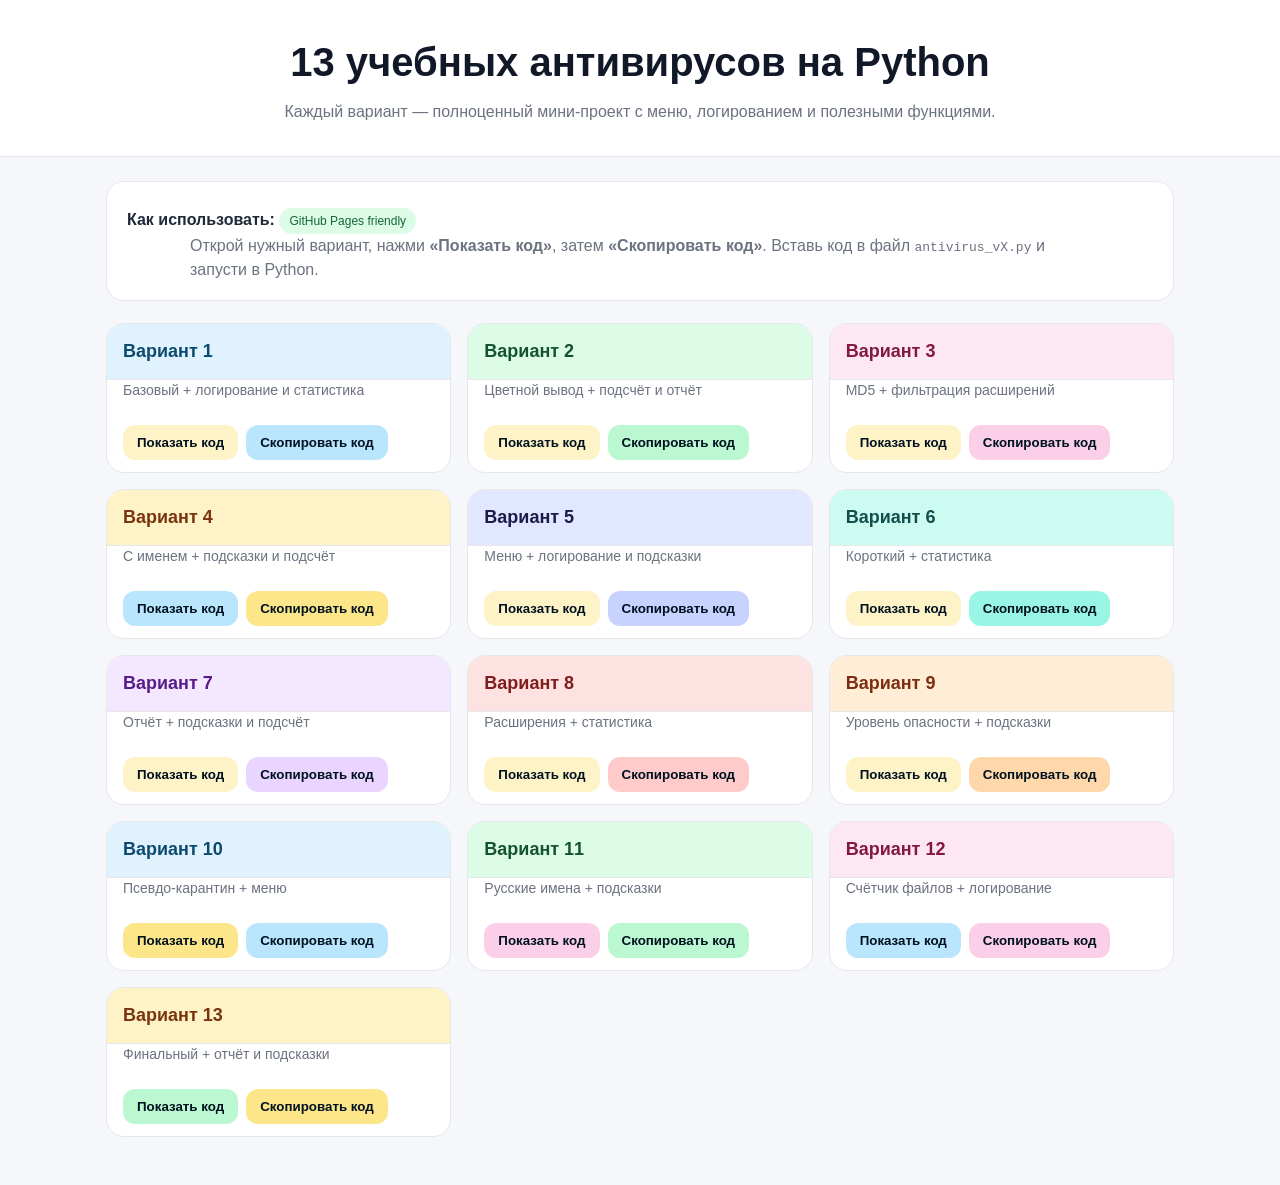
==== index.html @ ae72b2b3 "Add files via upload" ====
<!DOCTYPE html>
<html lang="ru">

<head>
    <meta charset="UTF-8" />
    <meta name="viewport" content="width=device-width, initial-scale=1.0" />
    <title>13 учебных антивирусов на Python</title>
    <style>
        :root {
            --bg: #f5f7fa;
            --card: #ffffff;
            --text: #1f2937;
            --muted: #6b7280;
            --border: #e5e7eb;
            --code: #0f172a;
            --code-text: #e2e8f0;
        }

        * {
            box-sizing: border-box
        }

        body {
            margin: 0;
            font-family: Arial, sans-serif;
            background: var(--bg);
            color: var(--text);
            line-height: 1.5;
        }

        header {
            padding: 32px 16px;
            text-align: center;
            border-bottom: 1px solid var(--border);
            background: #ffffff;
            position: sticky;
            top: 0;
            backdrop-filter: blur(8px);
        }

        h1 {
            margin: 0 0 8px;
            font-size: clamp(24px, 4vw, 40px);
            color: #111827
        }

        p {
            margin: 0 auto;
            max-width: 900px;
            color: var(--muted)
        }

        main {
            max-width: 1100px;
            margin: 0 auto;
            padding: 24px 16px 48px
        }

        .intro {
            background: #ffffff;
            border: 1px solid var(--border);
            border-radius: 18px;
            padding: 18px 20px;
            margin-bottom: 22px;
        }

        .grid {
            display: grid;
            grid-template-columns: repeat(auto-fit, minmax(280px, 1fr));
            gap: 16px;
        }

        .card {
            background: var(--card);
            border: 1px solid var(--border);
            border-radius: 18px;
            overflow: hidden;
            display: flex;
            flex-direction: column;
        }

        .card h2 {
            margin: 0;
            padding: 14px 16px;
            font-size: 18px;
            border-bottom: 1px solid var(--border);
        }

        .meta {
            padding: 0 16px 12px;
            color: var(--muted);
            font-size: 14px
        }

        .code-block {
            overflow: hidden;
            transition: all .2s ease;
        }

        .code-block.hidden {
            max-height: 0;
            opacity: 0;
        }

        pre {
            margin: 0;
            padding: 16px;
            overflow: auto;
            background: var(--code);
            color: var(--code-text);
            min-height: 320px;
            white-space: pre;
            font-size: 13px;
            border-top: 1px solid var(--border);
            border-bottom: 1px solid var(--border);
        }

        .actions {
            padding: 12px 16px;
            display: flex;
            gap: 8px;
            flex-wrap: wrap;
        }

        button {
            padding: 10px 14px;
            border: 0;
            border-radius: 12px;
            color: #00111f;
            font-weight: 700;
            cursor: pointer;
        }

        button:hover {
            opacity: .92
        }

        .btn-primary {
            background: #a7f3d0;
        }

        .btn-secondary {
            background: #fde68a;
        }

        .note {
            margin-top: 18px;
            color: var(--muted);
            font-size: 14px;
            border-top: 1px solid var(--border);
            padding-top: 14px;
        }

        .badge {
            display: inline-block;
            padding: 4px 10px;
            border-radius: 999px;
            background: #dcfce7;
            color: #166534;
            font-size: 12px;
            margin-top: 8px;
        }

        /* Цветные варианты для 13 карточек */
        .card.c1 h2 {
            background: #e0f2fe;
            color: #0c4a6e
        }

        .card.c1 .btn-primary {
            background: #bae6fd
        }

        .card.c1 .btn-secondary {
            background: #fef3c7
        }

        .card.c2 h2 {
            background: #dcfce7;
            color: #14532d
        }

        .card.c2 .btn-primary {
            background: #bbf7d0
        }

        .card.c2 .btn-secondary {
            background: #fef3c7
        }

        .card.c3 h2 {
            background: #fce7f3;
            color: #831843
        }

        .card.c3 .btn-primary {
            background: #fbcfe8
        }

        .card.c3 .btn-secondary {
            background: #fef3c7
        }

        .card.c4 h2 {
            background: #fef3c7;
            color: #78350f
        }

        .card.c4 .btn-primary {
            background: #fde68a
        }

        .card.c4 .btn-secondary {
            background: #bae6fd
        }

        .card.c5 h2 {
            background: #e0e7ff;
            color: #1e1b4b
        }

        .card.c5 .btn-primary {
            background: #c7d2fe
        }

        .card.c5 .btn-secondary {
            background: #fef3c7
        }

        .card.c6 h2 {
            background: #ccfbf1;
            color: #134e4a
        }

        .card.c6 .btn-primary {
            background: #99f6e4
        }

        .card.c6 .btn-secondary {
            background: #fef3c7
        }

        .card.c7 h2 {
            background: #f3e8ff;
            color: #581c87
        }

        .card.c7 .btn-primary {
            background: #e9d5ff
        }

        .card.c7 .btn-secondary {
            background: #fef3c7
        }

        .card.c8 h2 {
            background: #fee2e2;
            color: #7f1d1d
        }

        .card.c8 .btn-primary {
            background: #fecaca
        }

        .card.c8 .btn-secondary {
            background: #fef3c7
        }

        .card.c9 h2 {
            background: #ffedd5;
            color: #7c2d12
        }

        .card.c9 .btn-primary {
            background: #fed7aa
        }

        .card.c9 .btn-secondary {
            background: #fef3c7
        }

        .card.c10 h2 {
            background: #e0f2fe;
            color: #0c4a6e
        }

        .card.c10 .btn-primary {
            background: #bae6fd
        }

        .card.c10 .btn-secondary {
            background: #fde68a
        }

        .card.c11 h2 {
            background: #dcfce7;
            color: #14532d
        }

        .card.c11 .btn-primary {
            background: #bbf7d0
        }

        .card.c11 .btn-secondary {
            background: #fbcfe8
        }

        .card.c12 h2 {
            background: #fce7f3;
            color: #831843
        }

        .card.c12 .btn-primary {
            background: #fbcfe8
        }

        .card.c12 .btn-secondary {
            background: #bae6fd
        }

        .card.c13 h2 {
            background: #fef3c7;
            color: #78350f
        }

        .card.c13 .btn-primary {
            background: #fde68a
        }

        .card.c13 .btn-secondary {
            background: #bbf7d0
        }

    </style>
</head>

<body>
    <header>
        <h1>13 учебных антивирусов на Python</h1>
        <p>Каждый вариант — полноценный мини‑проект с меню, логированием и полезными функциями.</p>
    </header>

    <main>
        <section class="intro">
            <strong>Как использовать:</strong>
            <div class="badge">GitHub Pages friendly</div>
            <p>
                Открой нужный вариант, нажми <strong>«Показать код»</strong>, затем <strong>«Скопировать код»</strong>.
                Вставь код в файл <code>antivirus_vX.py</code> и запусти в Python.
            </p>
        </section>

        <div class="grid">

            <article class="card c1">
                <h2>Вариант 1</h2>
                <div class="meta">Базовый + логирование и статистика</div>
                <div class="code-block hidden" id="code1">
                    <pre># antivirus_v1.py
import os
import datetime

VIRUS_SIGNATURES = ['malware_test_1', 'badcode_xyz', 'eicar_test_string']
LOG_FILE = "antivirus_v1_log.txt"

def log_message(msg):
    with open(LOG_FILE, "a", encoding="utf-8") as f:
        f.write(f"[{datetime.datetime.now()}] {msg}\n")

def scan_file(path):
    try:
        with open(path, 'r', errors='ignore') as f:
            content = f.read()
        for sig in VIRUS_SIGNATURES:
            if sig in content:
                return True
    except Exception as e:
        log_message(f"Ошибка чтения файла {path}: {e}")
    return False

def scan_folder(folder):
    found = []
    total = 0
    for root, _, files in os.walk(folder):
        for name in files:
            total += 1
            p = os.path.join(root, name)
            if scan_file(p):
                found.append(p)
                log_message(f"Подозрительный файл: {p}")
    log_message(f"Проверено файлов: {total}, найдено: {len(found)}")
    return found, total

def show_menu():
    print("\n=== Простой антивирус (v1) ===")
    print("1) Сканировать папку")
    print("2) Выход")

def main():
    while True:
        show_menu()
        choice = input("Выбор: ").strip()
        if choice == "1":
            folder = input("Папка для проверки: ").strip() or "."
            infected, total = scan_folder(folder)
            print(f"\nПроверено файлов: {total}")
            if infected:
                print("⚠ Найдены подозрительные файлы:")
                for f in infected:
                    print(" -", f)
            else:
                print("✅ Чисто!")
        elif choice == "2":
            break
        else:
            print("Неверный выбор, попробуйте снова.")

if __name__ == "__main__":
    main()</pre>
                </div>
                <div class="actions">
                    <button class="btn-secondary" onclick="toggleCode('code1', this)">Показать код</button>
                    <button class="btn-primary" onclick="copyCode('code1', this)">Скопировать код</button>
                </div>
            </article>

            <article class="card c2">
                <h2>Вариант 2</h2>
                <div class="meta">Цветной вывод + подсчёт и отчёт</div>
                <div class="code-block hidden" id="code2">
                    <pre># antivirus_v2.py
import os
import datetime

SIGNATURES = ['virus_alpha', 'trojan_sample', 'test_mal_99']
REPORT_FILE = "antivirus_v2_report.txt"

COLOR_RED = "\033[91m"
COLOR_GREEN = "\033[92m"
COLOR_YELLOW = "\033[93m"
COLOR_RESET = "\033[0m"

def has_virus(filepath):
    try:
        data = open(filepath, 'r', errors='ignore').read()
        return any(s in data for s in SIGNATURES)
    except:
        return False

def check_directory(dirpath):
    bad = []
    total = 0
    for root, _, files in os.walk(dirpath):
        for fname in files:
            total += 1
            full = os.path.join(root, fname)
            if has_virus(full):
                bad.append(full)
    return bad, total

def write_report(bad, total):
    with open(REPORT_FILE, "w", encoding="utf-8") as f:
        f.write("Отчёт антивируса v2\n")
        f.write(f"Время: {datetime.datetime.now()}\n")
        f.write(f"Проверено файлов: {total}\n")
        f.write(f"Найдено подозрительных: {len(bad)}\n")
        if bad:
            f.write("Файлы:\n")
            for x in bad:
                f.write(x + "\n")

def show_menu():
    print(COLOR_YELLOW + "\n=== Цветной антивирус (v2) ===" + COLOR_RESET)
    print("1) Сканировать папку")
    print("2) Выход")

def main():
    while True:
        show_menu()
        choice = input("Выбор: ").strip()
        if choice == "1":
            d = input("Введите путь: ").strip() or "."
            res, total = check_directory(d)
            write_report(res, total)
            print(f"\nПроверено файлов: {total}")
            if res:
                print(COLOR_RED + "!!! Обнаружены файлы:" + COLOR_RESET)
                for x in res:
                    print(" >", x)
                print(COLOR_GREEN + f"Отчёт сохранён в {REPORT_FILE}" + COLOR_RESET)
            else:
                print(COLOR_GREEN + "Всё чисто." + COLOR_RESET)
        elif choice == "2":
            break
        else:
            print("Неверный выбор, попробуйте снова.")

if __name__ == "__main__":
    main()</pre>
                </div>
                <div class="actions">
                    <button class="btn-secondary" onclick="toggleCode('code2', this)">Показать код</button>
                    <button class="btn-primary" onclick="copyCode('code2', this)">Скопировать код</button>
                </div>
            </article>

            <article class="card c3">
                <h2>Вариант 3</h2>
                <div class="meta">MD5 + фильтрация расширений</div>
                <div class="code-block hidden" id="code3">
                    <pre># antivirus_v3.py
import os, hashlib

KNOWN_BAD_HASHES = {
    'd41d8cd98f00b204e9800998ecf8427e',
    '5d41402abc4b2a76b9719d911017c592',
}
TARGET_EXTS = {'.txt', '.py', '.bat', '.cmd', '.exe'}

def file_md5(path):
    h = hashlib.md5()
    try:
        with open(path, 'rb') as f:
            for chunk in iter(lambda: f.read(4096), b''):
                h.update(chunk)
        return h.hexdigest()
    except:
        return None

def scan_dir(root):
    infected = []
    total = 0
    for r, _, fs in os.walk(root):
        for name in fs:
            _, ext = os.path.splitext(name)
            if ext.lower() not in TARGET_EXTS:
                continue
            total += 1
            p = os.path.join(r, name)
            h = file_md5(p)
            if h and h in KNOWN_BAD_HASHES:
                infected.append(p)
    return infected, total

def show_menu():
    print("\n=== MD5‑антивирус (v3) ===")
    print("1) Сканировать папку")
    print("2) Выход")

def main():
    while True:
        show_menu()
        choice = input("Выбор: ").strip()
        if choice == "1":
            folder = input("Сканировать папку: ").strip() or "."
            bad, total = scan_dir(folder)
            print(f"\nПроверено файлов (по расширениям): {total}")
            print("🔍 Результат:", "чисто" if not bad else f"найдено {len(bad)}")
            for f in bad:
                print(" -", f)
        elif choice == "2":
            break
        else:
            print("Неверный выбор, попробуйте снова.")

if __name__ == "__main__":
    main()</pre>
                </div>
                <div class="actions">
                    <button class="btn-secondary" onclick="toggleCode('code3', this)">Показать код</button>
                    <button class="btn-primary" onclick="copyCode('code3', this)">Скопировать код</button>
                </div>
            </article>

            <article class="card c4">
                <h2>Вариант 4</h2>
                <div class="meta">С именем + подсказки и подсчёт</div>
                <div class="code-block hidden" id="code4">
                    <pre># antivirus_v4.py
import os

STUDENT_NAME = "Анна"
SIGNATURES = ['fake_virus_4', 'demo_bad_code', 'test_sign_4']

def looks_infected(path):
    try:
        txt = open(path, 'r', errors='ignore').read()
        return any(s in txt for s in SIGNATURES)
    except:
        return False

def run_scan(folder):
    found = []
    total = 0
    for root, _, files in os.walk(folder):
        for f in files:
            total += 1
            full = os.path.join(root, f)
            if looks_infected(full):
                found.append(full)
    return found, total

def show_menu():
    print(f"\n👋 Антивирус для: {STUDENT_NAME}")
    print("1) Сканировать папку")
    print("2) Выход")

def main():
    while True:
        show_menu()
        choice = input("Выбор: ").strip()
        if choice == "1":
            folder = input("Папка: ").strip() or "."
            res, total = run_scan(folder)
            print(f"\nПроверено файлов: {total}")
            if res:
                print("🦠 Подозрительные:")
                for x in res:
                    print("  •", x)
            else:
                print("🛡 Всё в порядке!")
        elif choice == "2":
            break
        else:
            print("Неверный выбор, попробуйте снова.")

if __name__ == "__main__":
    main()</pre>
                </div>
                <div class="actions">
                    <button class="btn-secondary" onclick="toggleCode('code4', this)">Показать код</button>
                    <button class="btn-primary" onclick="copyCode('code4', this)">Скопировать код</button>
                </div>
            </article>

            <article class="card c5">
                <h2>Вариант 5</h2>
                <div class="meta">Меню + логирование и подсказки</div>
                <div class="code-block hidden" id="code5">
                    <pre># antivirus_v5.py
import os

SIGS = ['sample_v5', 'mal_test_5', 'danger_str_5']
LOG_FILE = "antivirus_v5_log.txt"

def scan(path):
    try:
        data = open(path, 'r', errors='ignore').read()
        return any(s in data for s in SIGS)
    except:
        return False

def log_msg(msg):
    with open(LOG_FILE, "a", encoding="utf-8") as f:
        f.write(msg + "\n")

def main():
    while True:
        print("\n=== Антивирус v5 ===")
        print("1) Сканировать папку")
        print("2) Выход")
        choice = input("Выбор: ").strip()
        if choice == "1":
            folder = input("Папка: ").strip() or "."
            bad = []
            total = 0
            for r, _, fs in os.walk(folder):
                for name in fs:
                    total += 1
                    p = os.path.join(r, name)
                    if scan(p):
                        bad.append(p)
                        log_msg(f"Подозрительный: {p}")
            print("Найдено:", len(bad))
            for b in bad:
                print(" >", b)
            log_msg(f"Проверено: {total}, найдено: {len(bad)}")
        elif choice == "2":
            break
        else:
            print("Неверный выбор, попробуйте снова.")

if __name__ == "__main__":
    main()</pre>
                </div>
                <div class="actions">
                    <button class="btn-secondary" onclick="toggleCode('code5', this)">Показать код</button>
                    <button class="btn-primary" onclick="copyCode('code5', this)">Скопировать код</button>
                </div>
            </article>

            <article class="card c6">
                <h2>Вариант 6</h2>
                <div class="meta">Короткий + статистика</div>
                <div class="code-block hidden" id="code6">
                    <pre># antivirus_v6.py
import os

SIGS = ['v6_bad', 'test_v6', 'demo_6']

def ok(p):
    try:
        t = open(p, 'r', errors='ignore').read()
        return not any(s in t for s in SIGS)
    except:
        return True

def scan(d):
    bad = []
    total = 0
    for r, _, fs in os.walk(d):
        for f in fs:
            total += 1
            p = os.path.join(r, f)
            if not ok(p):
                bad.append(p)
    return bad, total

def show_menu():
    print("\n=== Лёгкий антивирус v6 ===")
    print("1) Сканировать папку")
    print("2) Выход")

def main():
    while True:
        show_menu()
        choice = input("Выбор: ").strip()
        if choice == "1":
            d = input("Папка: ").strip() or "."
            b, total = scan(d)
            print(f"Проверено файлов: {total}")
            print("Чисто" if not b else f"Подозрительных: {len(b)}")
            for x in b:
                print(x)
        elif choice == "2":
            break
        else:
            print("Неверный выбор, попробуйте снова.")

if __name__ == "__main__":
    main()</pre>
                </div>
                <div class="actions">
                    <button class="btn-secondary" onclick="toggleCode('code6', this)">Показать код</button>
                    <button class="btn-primary" onclick="copyCode('code6', this)">Скопировать код</button>
                </div>
            </article>

            <article class="card c7">
                <h2>Вариант 7</h2>
                <div class="meta">Отчёт + подсказки и подсчёт</div>
                <div class="code-block hidden" id="code7">
                    <pre># antivirus_v7.py
import os, datetime

SIGNATURES = ['report_v7', 'log_bad_7', 'test_7']

def infected(path):
    try:
        content = open(path, 'r', errors='ignore').read()
        return any(s in content for s in SIGNATURES)
    except:
        return False

def scan_and_report(folder, report_path):
    found = []
    total = 0
    for root, _, files in os.walk(folder):
        for name in files:
            total += 1
            full = os.path.join(root, name)
            if infected(full):
                found.append(full)
    with open(report_path, 'w', encoding='utf-8') as rep:
        rep.write("Отчёт антивируса v7\n")
        rep.write("Время: " + datetime.datetime.now().isoformat() + "\n")
        rep.write(f"Проверено файлов: {total}\n")
        rep.write("Найдено: " + str(len(found)) + "\n")
        for f in found:
            rep.write(f + "\n")
    return found, total

def show_menu():
    print("\n=== Антивирус с отчётом v7 ===")
    print("1) Сканировать папку")
    print("2) Выход")

def main():
    while True:
        show_menu()
        choice = input("Выбор: ").strip()
        if choice == "1":
            folder = input("Папка: ").strip() or "."
            report = input("Файл отчёта: ").strip() or "report_v7.txt"
            res, total = scan_and_report(folder, report)
            print(f"Проверено файлов: {total}")
            print("Готово. Отчёт:", report)
        elif choice == "2":
            break
        else:
            print("Неверный выбор, попробуйте снова.")

if __name__ == "__main__":
    main()</pre>
                </div>
                <div class="actions">
                    <button class="btn-secondary" onclick="toggleCode('code7', this)">Показать код</button>
                    <button class="btn-primary" onclick="copyCode('code7', this)">Скопировать код</button>
                </div>
            </article>

            <article class="card c8">
                <h2>Вариант 8</h2>
                <div class="meta">Расширения + статистика</div>
                <div class="code-block hidden" id="code8">
                    <pre># antivirus_v8.py
import os

SIGNATURES = ['ext_v8', 'bad_ext_8', 'test_8']
TARGET_EXTS = {'.txt', '.py', '.bat', '.cmd'}

def check(path):
    _, ext = os.path.splitext(path)
    if ext.lower() not in TARGET_EXTS:
        return False
    try:
        txt = open(path, 'r', errors='ignore').read()
        return any(s in txt for s in SIGNATURES)
    except:
        return False

def scan_dir(d):
    bad = []
    total = 0
    for r, _, fs in os.walk(d):
        for name in fs:
            total += 1
            p = os.path.join(r, name)
            if check(p):
                bad.append(p)
    return bad, total

def show_menu():
    print("\n=== Антивирус по расширениям v8 ===")
    print("1) Сканировать папку")
    print("2) Выход")

def main():
    while True:
        show_menu()
        choice = input("Выбор: ").strip()
        if choice == "1":
            d = input("Папка: ").strip() or "."
            res, total = scan_dir(d)
            print(f"Всего файлов: {total}")
            print("Файлов с риском:", len(res))
            for x in res:
                print(" -", x)
        elif choice == "2":
            break
        else:
            print("Неверный выбор, попробуйте снова.")

if __name__ == "__main__":
    main()</pre>
                </div>
                <div class="actions">
                    <button class="btn-secondary" onclick="toggleCode('code8', this)">Показать код</button>
                    <button class="btn-primary" onclick="copyCode('code8', this)">Скопировать код</button>
                </div>
            </article>

            <article class="card c9">
                <h2>Вариант 9</h2>
                <div class="meta">Уровень опасности + подсказки</div>
                <div class="code-block hidden" id="code9">
                    <pre># antivirus_v9.py
import os

SIGNATURES = ['low_v9', 'mid_v9', 'high_v9']

def risk_level(path):
    try:
        txt = open(path, 'r', errors='ignore').read()
        count = sum(1 for s in SIGNATURES if s in txt)
        return count
    except:
        return 0

def scan(folder):
    res = []
    total = 0
    for r, _, fs in os.walk(folder):
        for name in fs:
            total += 1
            p = os.path.join(r, name)
            lvl = risk_level(p)
            if lvl > 0:
                res.append((p, lvl))
    return res, total

def show_menu():
    print("\n=== Антивирус с уровнем опасности v9 ===")
    print("1) Сканировать папку")
    print("2) Выход")

def main():
    while True:
        show_menu()
        choice = input("Выбор: ").strip()
        if choice == "1":
            folder = input("Папка: ").strip() or "."
            data, total = scan(folder)
            print(f"Проверено файлов: {total}")
            if not data:
                print("✅ Всё чисто")
            else:
                print("🔎 Результаты:")
                for path, lvl in data:
                    print(f"• {path} — уровень: {lvl}")
        elif choice == "2":
            break
        else:
            print("Неверный выбор, попробуйте снова.")

if __name__ == "__main__":
    main()</pre>
                </div>
                <div class="actions">
                    <button class="btn-secondary" onclick="toggleCode('code9', this)">Показать код</button>
                    <button class="btn-primary" onclick="copyCode('code9', this)">Скопировать код</button>
                </div>
            </article>

            <article class="card c10">
                <h2>Вариант 10</h2>
                <div class="meta">Псевдо‑карантин + меню</div>
                <div class="code-block hidden" id="code10">
                    <pre># antivirus_v10.py
import os, shutil

SIGNATURES = ['quarantine_v10', 'bad_10', 'test_10']
QUARANTINE_DIR = "quarantine_v10"

def is_bad(path):
    try:
        t = open(path, 'r', errors='ignore').read()
        return any(s in t for s in SIGNATURES)
    except:
        return False

def quarantine_move(src):
    os.makedirs(QUARANTINE_DIR, exist_ok=True)
    name = os.path.basename(src)
    dst = os.path.join(QUARANTINE_DIR, name)
    shutil.move(src, dst)
    return dst

def scan_and_quarantine(folder):
    moved = []
    total = 0
    for root, _, files in os.walk(folder):
        for name in files:
            total += 1
            p = os.path.join(root, name)
            if is_bad(p):
                new_path = quarantine_move(p)
                moved.append((p, new_path))
    return moved, total

def show_menu():
    print("\n=== Антивирус с карантином v10 ===")
    print("1) Сканировать и переместить в карантин")
    print("2) Выход")

def main():
    while True:
        show_menu()
        choice = input("Выбор: ").strip()
        if choice == "1":
            folder = input("Папка: ").strip() or "."
            res, total = scan_and_quarantine(folder)
            print(f"Всего файлов: {total}")
            print("Перемещено в карантин:", len(res))
            for old, new in res:
                print(old, "->", new)
        elif choice == "2":
            break
        else:
            print("Неверный выбор, попробуйте снова.")

if __name__ == "__main__":
    main()</pre>
                </div>
                <div class="actions">
                    <button class="btn-secondary" onclick="toggleCode('code10', this)">Показать код</button>
                    <button class="btn-primary" onclick="copyCode('code10', this)">Скопировать код</button>
                </div>
            </article>

            <article class="card c11">
                <h2>Вариант 11</h2>
                <div class="meta">Русские имена + подсказки</div>
                <div class="code-block hidden" id="code11">
                    <pre># antivirus_v11.py
import os

SIGS = ['edu_v11', 'lesson_11', 'demo_11']

def проверить_файл(path):
    try:
        текст = open(path, 'r', errors='ignore').read()
        return any(s in текст for s in SIGS)
    except:
        return False

def проверить_папку(папка):
    плохие = []
    total = 0
    for корень, _, файлы in os.walk(папка):
        for имя in файлы:
            total += 1
            полный = os.path.join(корень, имя)
            if проверить_файл(полный):
                плохие.append(полный)
    return плохие, total

def show_menu():
    print("\n=== Простой учебный антивирус v11 ===")
    print("1) Сканировать папку")
    print("2) Выход")

def main():
    while True:
        show_menu()
        choice = input("Выбор: ").strip()
        if choice == "1":
            папка = input("Введите путь к папке: ").strip() or "."
            найдено, total = проверить_папку(папка)
            print(f"Проверено файлов: {total}")
            if найдено:
                print("Найдены подозрительные файлы:")
                for f in найдено:
                    print(" -", f)
            else:
                print("Файлы чистые.")
        elif choice == "2":
            break
        else:
            print("Неверный выбор, попробуйте снова.")

if __name__ == "__main__":
    main()</pre>
                </div>
                <div class="actions">
                    <button class="btn-secondary" onclick="toggleCode('code11', this)">Показать код</button>
                    <button class="btn-primary" onclick="copyCode('code11', this)">Скопировать код</button>
                </div>
            </article>

            <article class="card c12">
                <h2>Вариант 12</h2>
                <div class="meta">Счётчик файлов + логирование</div>
                <div class="code-block hidden" id="code12">
                    <pre># antivirus_v12.py
import os

SIGNATURES = ['count_v12', 'test_12', 'sample_12']
LOG_FILE = "antivirus_v12_log.txt"

def scan_folder(folder):
    checked = 0
    bad = []
    for root, _, files in os.walk(folder):
        for name in files:
            p = os.path.join(root, name)
            checked += 1
            try:
                txt = open(p, 'r', errors='ignore').read()
                if any(s in txt for s in SIGNATURES):
                    bad.append(p)
            except:
                pass
    return checked, bad

def log_msg(msg):
    with open(LOG_FILE, "a", encoding="utf-8") as f:
        f.write(msg + "\n")

def show_menu():
    print("\n=== Антивирус со счётчиком v12 ===")
    print("1) Сканировать папку")
    print("2) Выход")

def main():
    while True:
        show_menu()
        choice = input("Выбор: ").strip()
        if choice == "1":
            folder = input("Папка: ").strip() or "."
            total, infected = scan_folder(folder)
            print(f"Проверено файлов: {total}")
            print(f"Подозрительных: {len(infected)}")
            for f in infected:
                print(" >", f)
            log_msg(f"Проверено: {total}, найдено: {len(infected)}")
        elif choice == "2":
            break
        else:
            print("Неверный выбор, попробуйте снова.")

if __name__ == "__main__":
    main()</pre>
                </div>
                <div class="actions">
                    <button class="btn-secondary" onclick="toggleCode('code12', this)">Показать код</button>
                    <button class="btn-primary" onclick="copyCode('code12', this)">Скопировать код</button>
                </div>
            </article>

            <article class="card c13">
                <h2>Вариант 13</h2>
                <div class="meta">Финальный + отчёт и подсказки</div>
                <div class="code-block hidden" id="code13">
                    <pre># antivirus_v13.py
import os

GROUP_NAME = "Группа 13"
SIGS = ['group13_v', 'final_v13', 'test_13']
REPORT_FILE = "antivirus_v13_report.txt"

def bad(path):
    try:
        data = open(path, 'r', errors='ignore').read()
        return any(s in data for s in SIGS)
    except:
        return False

def interface():
    print("Антивирус для:", GROUP_NAME)
    folder = input("Папка для сканирования: ").strip() or "."
    found = []
    total = 0
    for r, _, fs in os.walk(folder):
        for name in fs:
            total += 1
            p = os.path.join(r, name)
            if bad(p):
                found.append(p)
    # простой отчёт
    with open(REPORT_FILE, "w", encoding="utf-8") as f:
        f.write(f"Отчёт для {GROUP_NAME}\n")
        f.write(f"Папка: {folder}\n")
        f.write(f"Проверено файлов: {total}\n")
        f.write(f"Найдено подозрительных: {len(found)}\n")
        for x in found:
            f.write(x + "\n")
    print()
    if found:
        print("⚠ Подозрительные файлы:")
        for x in found:
            print(" -", x)
        print(f"Отчёт сохранён в {REPORT_FILE}")
    else:
        print("✅ Всё чисто.")

def show_menu():
    print("\n=== Финальный антивирус v13 ===")
    print("1) Запустить сканирование")
    print("2) Выход")

def main():
    while True:
        show_menu()
        choice = input("Выбор: ").strip()
        if choice == "1":
            interface()
        elif choice == "2":
            break
        else:
            print("Неверный выбор, попробуйте снова.")

if __name__ == "__main__":
    main()</pre>
                </div>
                <div class="actions">
                    <button class="btn-secondary" onclick="toggleCode('code13', this)">Показать код</button>
                    <button class="btn-primary" onclick="copyCode('code13', this)">Скопировать код</button>
                </div>
            </article>
        </div>

      
    </main>

    <script>
        function toggleCode(id, btn) {
            const block = document.getElementById(id);
            const isHidden = block.classList.contains('hidden');
            if (isHidden) {
                block.classList.remove('hidden');
                btn.innerText = 'Скрыть код';
            } else {
                block.classList.add('hidden');
                btn.innerText = 'Показать код';
            }
        }
        async function copyCode(id, btn) {
            const block = document.getElementById(id);
            const text = block.querySelector('pre').innerText;
            await navigator.clipboard.writeText(text);
            const old = btn.innerText;
            btn.innerText = 'Скопировано!';
            setTimeout(() => btn.innerText = old, 1200);
        }

    </script>
</body>

</html>
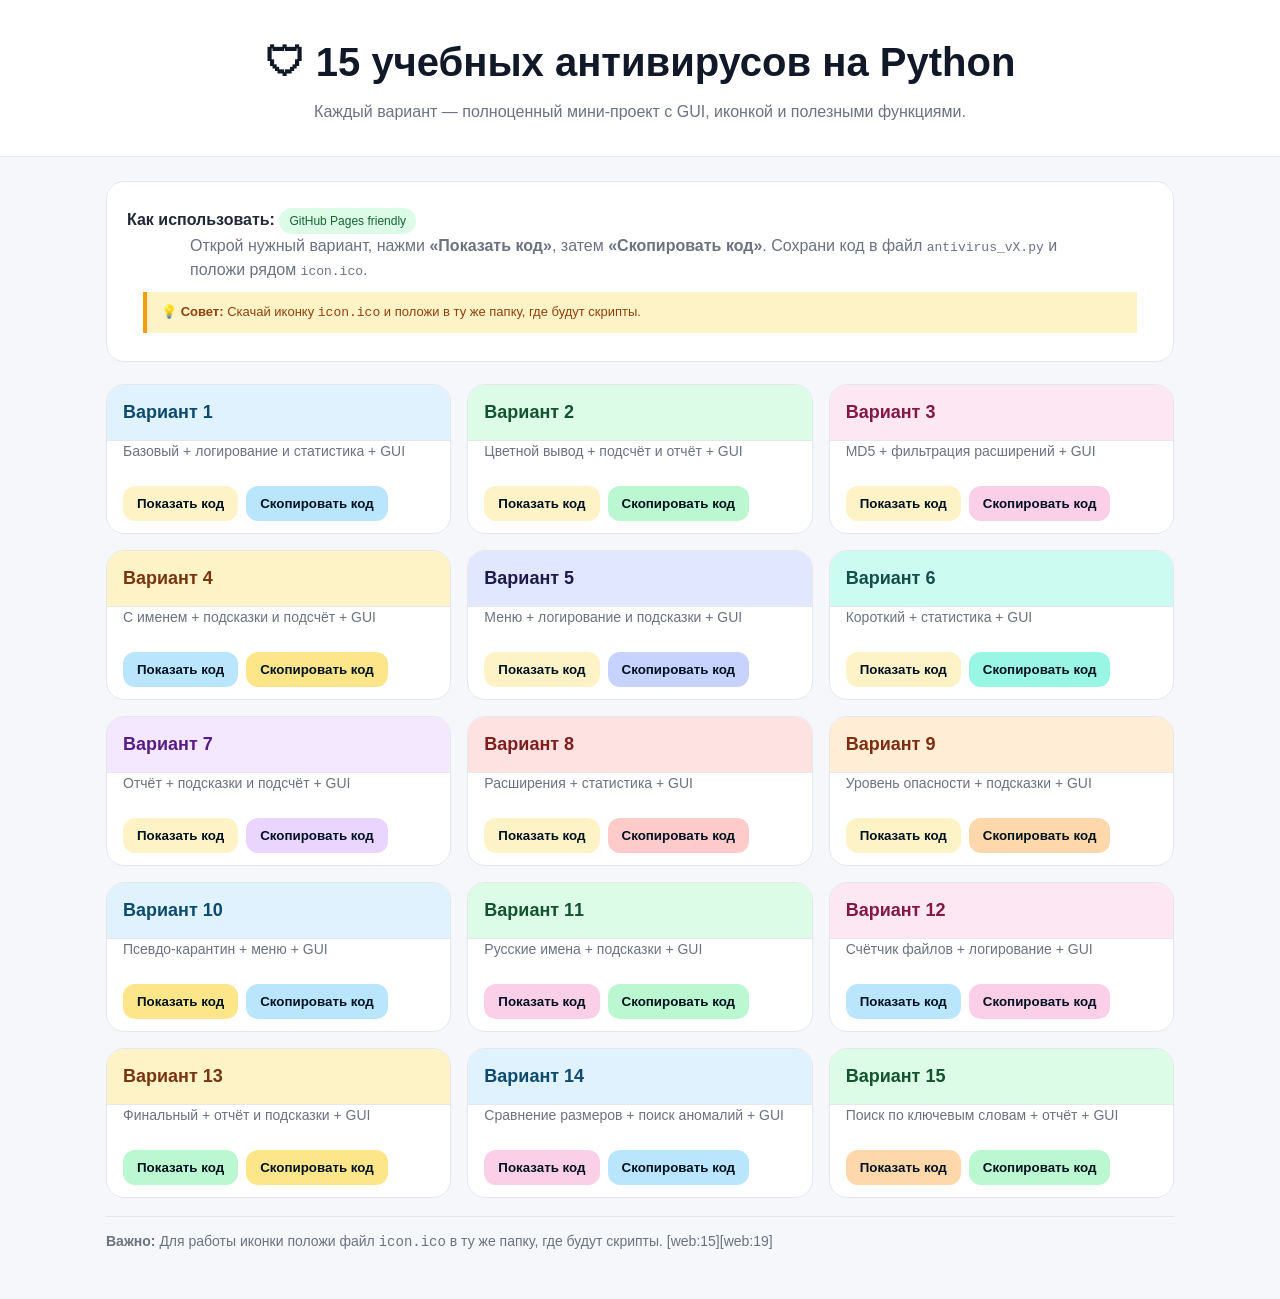
==== commit 6f4d019b: "Add files via upload" ====
--- a/index.html
+++ b/index.html
@@ -4,7 +4,8 @@
 <head>
     <meta charset="UTF-8" />
     <meta name="viewport" content="width=device-width, initial-scale=1.0" />
-    <title>13 учебных антивирусов на Python</title>
+    <title>15 учебных антивирусов на Python</title>
+    <link rel="icon" href="icon.ico" type="image/x-icon">
     <style>
         :root {
             --bg: #f5f7fa;
@@ -161,7 +162,16 @@
             margin-top: 8px;
         }
 
-        /* Цветные варианты для 13 карточек */
+        .tip {
+            background: #fef3c7;
+            border-left: 4px solid #f59e0b;
+            padding: 10px 14px;
+            margin: 10px 16px;
+            font-size: 13px;
+            color: #92400e;
+        }
+
+        /* Цветные варианты для 15 карточек */
         .card.c1 h2 {
             background: #e0f2fe;
             color: #0c4a6e
@@ -331,13 +341,39 @@
             background: #bbf7d0
         }
 
+        .card.c14 h2 {
+            background: #e0f2fe;
+            color: #0c4a6e
+        }
+
+        .card.c14 .btn-primary {
+            background: #bae6fd
+        }
+
+        .card.c14 .btn-secondary {
+            background: #fbcfe8
+        }
+
+        .card.c15 h2 {
+            background: #dcfce7;
+            color: #14532d
+        }
+
+        .card.c15 .btn-primary {
+            background: #bbf7d0
+        }
+
+        .card.c15 .btn-secondary {
+            background: #fed7aa
+        }
+
     </style>
 </head>
 
 <body>
     <header>
-        <h1>13 учебных антивирусов на Python</h1>
-        <p>Каждый вариант — полноценный мини‑проект с меню, логированием и полезными функциями.</p>
+        <h1>🛡 15 учебных антивирусов на Python</h1>
+        <p>Каждый вариант — полноценный мини‑проект с GUI, иконкой и полезными функциями.</p>
     </header>
 
     <main>
@@ -346,19 +382,24 @@
             <div class="badge">GitHub Pages friendly</div>
             <p>
                 Открой нужный вариант, нажми <strong>«Показать код»</strong>, затем <strong>«Скопировать код»</strong>.
-                Вставь код в файл <code>antivirus_vX.py</code> и запусти в Python.
+                Сохрани код в файл <code>antivirus_vX.py</code> и положи рядом <code>icon.ico</code>.
             </p>
+            <div class="tip">
+                💡 <strong>Совет:</strong> Скачай иконку <code>icon.ico</code> и положи в ту же папку, где будут скрипты.
+            </div>
         </section>
 
         <div class="grid">
 
             <article class="card c1">
                 <h2>Вариант 1</h2>
-                <div class="meta">Базовый + логирование и статистика</div>
+                <div class="meta">Базовый + логирование и статистика + GUI</div>
                 <div class="code-block hidden" id="code1">
                     <pre># antivirus_v1.py
 import os
 import datetime
+import tkinter as tk
+from tkinter import messagebox, filedialog
 
 VIRUS_SIGNATURES = ['malware_test_1', 'badcode_xyz', 'eicar_test_string']
 LOG_FILE = "antivirus_v1_log.txt"
@@ -391,32 +432,41 @@
     log_message(f"Проверено файлов: {total}, найдено: {len(found)}")
     return found, total
 
-def show_menu():
-    print("\n=== Простой антивирус (v1) ===")
-    print("1) Сканировать папку")
-    print("2) Выход")
-
-def main():
-    while True:
-        show_menu()
-        choice = input("Выбор: ").strip()
-        if choice == "1":
-            folder = input("Папка для проверки: ").strip() or "."
-            infected, total = scan_folder(folder)
-            print(f"\nПроверено файлов: {total}")
-            if infected:
-                print("⚠ Найдены подозрительные файлы:")
-                for f in infected:
-                    print(" -", f)
-            else:
-                print("✅ Чисто!")
-        elif choice == "2":
-            break
-        else:
-            print("Неверный выбор, попробуйте снова.")
-
-if __name__ == "__main__":
-    main()</pre>
+def start_scan():
+    folder = filedialog.askdirectory(title="Выберите папку")
+    if not folder:
+        return
+    status_label.config(text="🔍 Сканирование...", fg="blue")
+    root.update()
+    infected, total = scan_folder(folder)
+    status_label.config(text=f"✅ Проверено: {total}", fg="green")
+    if infected:
+        messagebox.showwarning("⚠ Внимание", f"Найдено подозрительных файлов: {len(infected)}")
+        result_text.delete(1.0, tk.END)
+        for f in infected:
+            result_text.insert(tk.END, f + "\n")
+    else:
+        messagebox.showinfo("✅ Готово", "Всё чисто!")
+
+# Создаём окно
+root = tk.Tk()
+root.title("🛡 Антивирус v1")
+root.iconbitmap("icon.ico")
+root.geometry("600x400")
+
+title_label = tk.Label(root, text="🛡 Простой антивирус", font=("Arial", 16, "bold"))
+title_label.pack(pady=10)
+
+scan_btn = tk.Button(root, text="📁 Сканировать папку", command=start_scan, font=("Arial", 12))
+scan_btn.pack(pady=10)
+
+status_label = tk.Label(root, text="Ожидание...", font=("Arial", 10))
+status_label.pack(pady=5)
+
+result_text = tk.Text(root, height=10, width=70)
+result_text.pack(pady=10)
+
+root.mainloop()</pre>
                 </div>
                 <div class="actions">
                     <button class="btn-secondary" onclick="toggleCode('code1', this)">Показать код</button>
@@ -426,19 +476,16 @@
 
             <article class="card c2">
                 <h2>Вариант 2</h2>
-                <div class="meta">Цветной вывод + подсчёт и отчёт</div>
+                <div class="meta">Цветной вывод + подсчёт и отчёт + GUI</div>
                 <div class="code-block hidden" id="code2">
                     <pre># antivirus_v2.py
 import os
 import datetime
+import tkinter as tk
+from tkinter import messagebox, filedialog
 
 SIGNATURES = ['virus_alpha', 'trojan_sample', 'test_mal_99']
 REPORT_FILE = "antivirus_v2_report.txt"
-
-COLOR_RED = "\033[91m"
-COLOR_GREEN = "\033[92m"
-COLOR_YELLOW = "\033[93m"
-COLOR_RESET = "\033[0m"
 
 def has_virus(filepath):
     try:
@@ -469,34 +516,41 @@
             for x in bad:
                 f.write(x + "\n")
 
-def show_menu():
-    print(COLOR_YELLOW + "\n=== Цветной антивирус (v2) ===" + COLOR_RESET)
-    print("1) Сканировать папку")
-    print("2) Выход")
-
-def main():
-    while True:
-        show_menu()
-        choice = input("Выбор: ").strip()
-        if choice == "1":
-            d = input("Введите путь: ").strip() or "."
-            res, total = check_directory(d)
-            write_report(res, total)
-            print(f"\nПроверено файлов: {total}")
-            if res:
-                print(COLOR_RED + "!!! Обнаружены файлы:" + COLOR_RESET)
-                for x in res:
-                    print(" >", x)
-                print(COLOR_GREEN + f"Отчёт сохранён в {REPORT_FILE}" + COLOR_RESET)
-            else:
-                print(COLOR_GREEN + "Всё чисто." + COLOR_RESET)
-        elif choice == "2":
-            break
-        else:
-            print("Неверный выбор, попробуйте снова.")
-
-if __name__ == "__main__":
-    main()</pre>
+def start_scan():
+    folder = filedialog.askdirectory(title="Выберите папку")
+    if not folder:
+        return
+    status_label.config(text="🔍 Сканирование...", fg="blue")
+    root.update()
+    res, total = check_directory(folder)
+    write_report(res, total)
+    status_label.config(text=f"✅ Проверено: {total}", fg="green")
+    if res:
+        messagebox.showwarning("⚠ Внимание", f"Найдено файлов: {len(res)}")
+        result_text.delete(1.0, tk.END)
+        for x in res:
+            result_text.insert(tk.END, x + "\n")
+    else:
+        messagebox.showinfo("✅ Готово", "Всё чисто!")
+
+root = tk.Tk()
+root.title("🎨 Антивирус v2")
+root.iconbitmap("icon.ico")
+root.geometry("600x400")
+
+title_label = tk.Label(root, text="🎨 Цветной антивирус", font=("Arial", 16, "bold"))
+title_label.pack(pady=10)
+
+scan_btn = tk.Button(root, text="📁 Сканировать папку", command=start_scan, font=("Arial", 12))
+scan_btn.pack(pady=10)
+
+status_label = tk.Label(root, text="Ожидание...", font=("Arial", 10))
+status_label.pack(pady=5)
+
+result_text = tk.Text(root, height=10, width=70)
+result_text.pack(pady=10)
+
+root.mainloop()</pre>
                 </div>
                 <div class="actions">
                     <button class="btn-secondary" onclick="toggleCode('code2', this)">Показать код</button>
@@ -506,10 +560,12 @@
 
             <article class="card c3">
                 <h2>Вариант 3</h2>
-                <div class="meta">MD5 + фильтрация расширений</div>
+                <div class="meta">MD5 + фильтрация расширений + GUI</div>
                 <div class="code-block hidden" id="code3">
                     <pre># antivirus_v3.py
 import os, hashlib
+import tkinter as tk
+from tkinter import messagebox, filedialog
 
 KNOWN_BAD_HASHES = {
     'd41d8cd98f00b204e9800998ecf8427e',
@@ -527,10 +583,10 @@
     except:
         return None
 
-def scan_dir(root):
+def scan_dir(root_path):
     infected = []
     total = 0
-    for r, _, fs in os.walk(root):
+    for r, _, fs in os.walk(root_path):
         for name in fs:
             _, ext = os.path.splitext(name)
             if ext.lower() not in TARGET_EXTS:
@@ -542,29 +598,40 @@
                 infected.append(p)
     return infected, total
 
-def show_menu():
-    print("\n=== MD5‑антивирус (v3) ===")
-    print("1) Сканировать папку")
-    print("2) Выход")
-
-def main():
-    while True:
-        show_menu()
-        choice = input("Выбор: ").strip()
-        if choice == "1":
-            folder = input("Сканировать папку: ").strip() or "."
-            bad, total = scan_dir(folder)
-            print(f"\nПроверено файлов (по расширениям): {total}")
-            print("🔍 Результат:", "чисто" if not bad else f"найдено {len(bad)}")
-            for f in bad:
-                print(" -", f)
-        elif choice == "2":
-            break
-        else:
-            print("Неверный выбор, попробуйте снова.")
-
-if __name__ == "__main__":
-    main()</pre>
+def start_scan():
+    folder = filedialog.askdirectory(title="Выберите папку")
+    if not folder:
+        return
+    status_label.config(text="🔍 Сканирование...", fg="blue")
+    root_win.update()
+    bad, total = scan_dir(folder)
+    status_label.config(text=f"✅ Проверено: {total}", fg="green")
+    if bad:
+        messagebox.showwarning("⚠ Внимание", f"Найдено: {len(bad)}")
+        result_text.delete(1.0, tk.END)
+        for f in bad:
+            result_text.insert(tk.END, f + "\n")
+    else:
+        messagebox.showinfo("✅ Готово", "Всё чисто!")
+
+root_win = tk.Tk()
+root_win.title("🔐 Антивирус v3")
+root_win.iconbitmap("icon.ico")
+root_win.geometry("600x400")
+
+title_label = tk.Label(root_win, text="🔐 MD5 Антивирус", font=("Arial", 16, "bold"))
+title_label.pack(pady=10)
+
+scan_btn = tk.Button(root_win, text="📁 Сканировать папку", command=start_scan, font=("Arial", 12))
+scan_btn.pack(pady=10)
+
+status_label = tk.Label(root_win, text="Ожидание...", font=("Arial", 10))
+status_label.pack(pady=5)
+
+result_text = tk.Text(root_win, height=10, width=70)
+result_text.pack(pady=10)
+
+root_win.mainloop()</pre>
                 </div>
                 <div class="actions">
                     <button class="btn-secondary" onclick="toggleCode('code3', this)">Показать код</button>
@@ -574,10 +641,12 @@
 
             <article class="card c4">
                 <h2>Вариант 4</h2>
-                <div class="meta">С именем + подсказки и подсчёт</div>
+                <div class="meta">С именем + подсказки и подсчёт + GUI</div>
                 <div class="code-block hidden" id="code4">
                     <pre># antivirus_v4.py
 import os
+import tkinter as tk
+from tkinter import messagebox, filedialog
 
 STUDENT_NAME = "Анна"
 SIGNATURES = ['fake_virus_4', 'demo_bad_code', 'test_sign_4']
@@ -600,32 +669,40 @@
                 found.append(full)
     return found, total
 
-def show_menu():
-    print(f"\n👋 Антивирус для: {STUDENT_NAME}")
-    print("1) Сканировать папку")
-    print("2) Выход")
-
-def main():
-    while True:
-        show_menu()
-        choice = input("Выбор: ").strip()
-        if choice == "1":
-            folder = input("Папка: ").strip() or "."
-            res, total = run_scan(folder)
-            print(f"\nПроверено файлов: {total}")
-            if res:
-                print("🦠 Подозрительные:")
-                for x in res:
-                    print("  •", x)
-            else:
-                print("🛡 Всё в порядке!")
-        elif choice == "2":
-            break
-        else:
-            print("Неверный выбор, попробуйте снова.")
-
-if __name__ == "__main__":
-    main()</pre>
+def start_scan():
+    folder = filedialog.askdirectory(title="Выберите папку")
+    if not folder:
+        return
+    status_label.config(text="🔍 Сканирование...", fg="blue")
+    root_win.update()
+    res, total = run_scan(folder)
+    status_label.config(text=f"✅ Проверено: {total}", fg="green")
+    if res:
+        messagebox.showwarning("🦠 Найдено", f"Подозрительных: {len(res)}")
+        result_text.delete(1.0, tk.END)
+        for x in res:
+            result_text.insert(tk.END, x + "\n")
+    else:
+        messagebox.showinfo("🛡 Готово", "Всё в порядке!")
+
+root_win = tk.Tk()
+root_win.title(f"👤 Антивирус: {STUDENT_NAME}")
+root_win.iconbitmap("icon.ico")
+root_win.geometry("600x400")
+
+title_label = tk.Label(root_win, text=f"👋 Антивирус для: {STUDENT_NAME}", font=("Arial", 16, "bold"))
+title_label.pack(pady=10)
+
+scan_btn = tk.Button(root_win, text="📁 Сканировать папку", command=start_scan, font=("Arial", 12))
+scan_btn.pack(pady=10)
+
+status_label = tk.Label(root_win, text="Ожидание...", font=("Arial", 10))
+status_label.pack(pady=5)
+
+result_text = tk.Text(root_win, height=10, width=70)
+result_text.pack(pady=10)
+
+root_win.mainloop()</pre>
                 </div>
                 <div class="actions">
                     <button class="btn-secondary" onclick="toggleCode('code4', this)">Показать код</button>
@@ -635,10 +712,12 @@
 
             <article class="card c5">
                 <h2>Вариант 5</h2>
-                <div class="meta">Меню + логирование и подсказки</div>
+                <div class="meta">Меню + логирование и подсказки + GUI</div>
                 <div class="code-block hidden" id="code5">
                     <pre># antivirus_v5.py
 import os
+import tkinter as tk
+from tkinter import messagebox, filedialog
 
 SIGS = ['sample_v5', 'mal_test_5', 'danger_str_5']
 LOG_FILE = "antivirus_v5_log.txt"
@@ -654,34 +733,49 @@
     with open(LOG_FILE, "a", encoding="utf-8") as f:
         f.write(msg + "\n")
 
-def main():
-    while True:
-        print("\n=== Антивирус v5 ===")
-        print("1) Сканировать папку")
-        print("2) Выход")
-        choice = input("Выбор: ").strip()
-        if choice == "1":
-            folder = input("Папка: ").strip() or "."
-            bad = []
-            total = 0
-            for r, _, fs in os.walk(folder):
-                for name in fs:
-                    total += 1
-                    p = os.path.join(r, name)
-                    if scan(p):
-                        bad.append(p)
-                        log_msg(f"Подозрительный: {p}")
-            print("Найдено:", len(bad))
-            for b in bad:
-                print(" >", b)
-            log_msg(f"Проверено: {total}, найдено: {len(bad)}")
-        elif choice == "2":
-            break
-        else:
-            print("Неверный выбор, попробуйте снова.")
-
-if __name__ == "__main__":
-    main()</pre>
+def start_scan():
+    folder = filedialog.askdirectory(title="Выберите папку")
+    if not folder:
+        return
+    status_label.config(text="🔍 Сканирование...", fg="blue")
+    root_win.update()
+    bad = []
+    total = 0
+    for r, _, fs in os.walk(folder):
+        for name in fs:
+            total += 1
+            p = os.path.join(r, name)
+            if scan(p):
+                bad.append(p)
+                log_msg(f"Подозрительный: {p}")
+    status_label.config(text=f"✅ Проверено: {total}", fg="green")
+    log_msg(f"Проверено: {total}, найдено: {len(bad)}")
+    if bad:
+        messagebox.showinfo("Найдено", f"Подозрительных: {len(bad)}")
+        result_text.delete(1.0, tk.END)
+        for b in bad:
+            result_text.insert(tk.END, b + "\n")
+    else:
+        messagebox.showinfo("Готово", "Всё чисто!")
+
+root_win = tk.Tk()
+root_win.title("📋 Антивирус v5")
+root_win.iconbitmap("icon.ico")
+root_win.geometry("600x400")
+
+title_label = tk.Label(root_win, text="📋 Антивирус с меню", font=("Arial", 16, "bold"))
+title_label.pack(pady=10)
+
+scan_btn = tk.Button(root_win, text="📁 Сканировать папку", command=start_scan, font=("Arial", 12))
+scan_btn.pack(pady=10)
+
+status_label = tk.Label(root_win, text="Ожидание...", font=("Arial", 10))
+status_label.pack(pady=5)
+
+result_text = tk.Text(root_win, height=10, width=70)
+result_text.pack(pady=10)
+
+root_win.mainloop()</pre>
                 </div>
                 <div class="actions">
                     <button class="btn-secondary" onclick="toggleCode('code5', this)">Показать код</button>
@@ -691,10 +785,12 @@
 
             <article class="card c6">
                 <h2>Вариант 6</h2>
-                <div class="meta">Короткий + статистика</div>
+                <div class="meta">Короткий + статистика + GUI</div>
                 <div class="code-block hidden" id="code6">
                     <pre># antivirus_v6.py
 import os
+import tkinter as tk
+from tkinter import messagebox, filedialog
 
 SIGS = ['v6_bad', 'test_v6', 'demo_6']
 
@@ -716,29 +812,40 @@
                 bad.append(p)
     return bad, total
 
-def show_menu():
-    print("\n=== Лёгкий антивирус v6 ===")
-    print("1) Сканировать папку")
-    print("2) Выход")
-
-def main():
-    while True:
-        show_menu()
-        choice = input("Выбор: ").strip()
-        if choice == "1":
-            d = input("Папка: ").strip() or "."
-            b, total = scan(d)
-            print(f"Проверено файлов: {total}")
-            print("Чисто" if not b else f"Подозрительных: {len(b)}")
-            for x in b:
-                print(x)
-        elif choice == "2":
-            break
-        else:
-            print("Неверный выбор, попробуйте снова.")
-
-if __name__ == "__main__":
-    main()</pre>
+def start_scan():
+    folder = filedialog.askdirectory(title="Выберите папку")
+    if not folder:
+        return
+    status_label.config(text="🔍 Сканирование...", fg="blue")
+    root_win.update()
+    b, total = scan(folder)
+    status_label.config(text=f"✅ Проверено: {total}", fg="green")
+    if b:
+        messagebox.showinfo("Результат", f"Подозрительных: {len(b)}")
+        result_text.delete(1.0, tk.END)
+        for x in b:
+            result_text.insert(tk.END, x + "\n")
+    else:
+        messagebox.showinfo("Готово", "Чисто!")
+
+root_win = tk.Tk()
+root_win.title("⚡ Антивирус v6")
+root_win.iconbitmap("icon.ico")
+root_win.geometry("600x400")
+
+title_label = tk.Label(root_win, text="⚡ Лёгкий антивирус", font=("Arial", 16, "bold"))
+title_label.pack(pady=10)
+
+scan_btn = tk.Button(root_win, text="📁 Сканировать папку", command=start_scan, font=("Arial", 12))
+scan_btn.pack(pady=10)
+
+status_label = tk.Label(root_win, text="Ожидание...", font=("Arial", 10))
+status_label.pack(pady=5)
+
+result_text = tk.Text(root_win, height=10, width=70)
+result_text.pack(pady=10)
+
+root_win.mainloop()</pre>
                 </div>
                 <div class="actions">
                     <button class="btn-secondary" onclick="toggleCode('code6', this)">Показать код</button>
@@ -748,10 +855,12 @@
 
             <article class="card c7">
                 <h2>Вариант 7</h2>
-                <div class="meta">Отчёт + подсказки и подсчёт</div>
+                <div class="meta">Отчёт + подсказки и подсчёт + GUI</div>
                 <div class="code-block hidden" id="code7">
                     <pre># antivirus_v7.py
 import os, datetime
+import tkinter as tk
+from tkinter import messagebox, filedialog
 
 SIGNATURES = ['report_v7', 'log_bad_7', 'test_7']
 
@@ -780,28 +889,39 @@
             rep.write(f + "\n")
     return found, total
 
-def show_menu():
-    print("\n=== Антивирус с отчётом v7 ===")
-    print("1) Сканировать папку")
-    print("2) Выход")
-
-def main():
-    while True:
-        show_menu()
-        choice = input("Выбор: ").strip()
-        if choice == "1":
-            folder = input("Папка: ").strip() or "."
-            report = input("Файл отчёта: ").strip() or "report_v7.txt"
-            res, total = scan_and_report(folder, report)
-            print(f"Проверено файлов: {total}")
-            print("Готово. Отчёт:", report)
-        elif choice == "2":
-            break
-        else:
-            print("Неверный выбор, попробуйте снова.")
-
-if __name__ == "__main__":
-    main()</pre>
+def start_scan():
+    folder = filedialog.askdirectory(title="Выберите папку")
+    if not folder:
+        return
+    status_label.config(text="🔍 Сканирование...", fg="blue")
+    root_win.update()
+    report = "report_v7.txt"
+    res, total = scan_and_report(folder, report)
+    status_label.config(text=f"✅ Проверено: {total}", fg="green")
+    messagebox.showinfo("Готово", f"Отчёт: {report}")
+    result_text.delete(1.0, tk.END)
+    result_text.insert(tk.END, f"Проверено: {total}\n")
+    result_text.insert(tk.END, f"Найдено: {len(res)}\n")
+    result_text.insert(tk.END, f"Отчёт: {report}\n")
+
+root_win = tk.Tk()
+root_win.title("📄 Антивирус v7")
+root_win.iconbitmap("icon.ico")
+root_win.geometry("600x400")
+
+title_label = tk.Label(root_win, text="📄 Антивирус с отчётом", font=("Arial", 16, "bold"))
+title_label.pack(pady=10)
+
+scan_btn = tk.Button(root_win, text="📁 Сканировать папку", command=start_scan, font=("Arial", 12))
+scan_btn.pack(pady=10)
+
+status_label = tk.Label(root_win, text="Ожидание...", font=("Arial", 10))
+status_label.pack(pady=5)
+
+result_text = tk.Text(root_win, height=10, width=70)
+result_text.pack(pady=10)
+
+root_win.mainloop()</pre>
                 </div>
                 <div class="actions">
                     <button class="btn-secondary" onclick="toggleCode('code7', this)">Показать код</button>
@@ -811,10 +931,12 @@
 
             <article class="card c8">
                 <h2>Вариант 8</h2>
-                <div class="meta">Расширения + статистика</div>
+                <div class="meta">Расширения + статистика + GUI</div>
                 <div class="code-block hidden" id="code8">
                     <pre># antivirus_v8.py
 import os
+import tkinter as tk
+from tkinter import messagebox, filedialog
 
 SIGNATURES = ['ext_v8', 'bad_ext_8', 'test_8']
 TARGET_EXTS = {'.txt', '.py', '.bat', '.cmd'}
@@ -840,29 +962,40 @@
                 bad.append(p)
     return bad, total
 
-def show_menu():
-    print("\n=== Антивирус по расширениям v8 ===")
-    print("1) Сканировать папку")
-    print("2) Выход")
-
-def main():
-    while True:
-        show_menu()
-        choice = input("Выбор: ").strip()
-        if choice == "1":
-            d = input("Папка: ").strip() or "."
-            res, total = scan_dir(d)
-            print(f"Всего файлов: {total}")
-            print("Файлов с риском:", len(res))
-            for x in res:
-                print(" -", x)
-        elif choice == "2":
-            break
-        else:
-            print("Неверный выбор, попробуйте снова.")
-
-if __name__ == "__main__":
-    main()</pre>
+def start_scan():
+    folder = filedialog.askdirectory(title="Выберите папку")
+    if not folder:
+        return
+    status_label.config(text="🔍 Сканирование...", fg="blue")
+    root_win.update()
+    res, total = scan_dir(folder)
+    status_label.config(text=f"✅ Проверено: {total}", fg="green")
+    if res:
+        messagebox.showinfo("Результат", f"С риском: {len(res)}")
+        result_text.delete(1.0, tk.END)
+        for x in res:
+            result_text.insert(tk.END, x + "\n")
+    else:
+        messagebox.showinfo("Готово", "Чисто!")
+
+root_win = tk.Tk()
+root_win.title("📂 Антивирус v8")
+root_win.iconbitmap("icon.ico")
+root_win.geometry("600x400")
+
+title_label = tk.Label(root_win, text="📂 По расширениям", font=("Arial", 16, "bold"))
+title_label.pack(pady=10)
+
+scan_btn = tk.Button(root_win, text="📁 Сканировать папку", command=start_scan, font=("Arial", 12))
+scan_btn.pack(pady=10)
+
+status_label = tk.Label(root_win, text="Ожидание...", font=("Arial", 10))
+status_label.pack(pady=5)
+
+result_text = tk.Text(root_win, height=10, width=70)
+result_text.pack(pady=10)
+
+root_win.mainloop()</pre>
                 </div>
                 <div class="actions">
                     <button class="btn-secondary" onclick="toggleCode('code8', this)">Показать код</button>
@@ -872,10 +1005,12 @@
 
             <article class="card c9">
                 <h2>Вариант 9</h2>
-                <div class="meta">Уровень опасности + подсказки</div>
+                <div class="meta">Уровень опасности + подсказки + GUI</div>
                 <div class="code-block hidden" id="code9">
                     <pre># antivirus_v9.py
 import os
+import tkinter as tk
+from tkinter import messagebox, filedialog
 
 SIGNATURES = ['low_v9', 'mid_v9', 'high_v9']
 
@@ -899,32 +1034,40 @@
                 res.append((p, lvl))
     return res, total
 
-def show_menu():
-    print("\n=== Антивирус с уровнем опасности v9 ===")
-    print("1) Сканировать папку")
-    print("2) Выход")
-
-def main():
-    while True:
-        show_menu()
-        choice = input("Выбор: ").strip()
-        if choice == "1":
-            folder = input("Папка: ").strip() or "."
-            data, total = scan(folder)
-            print(f"Проверено файлов: {total}")
-            if not data:
-                print("✅ Всё чисто")
-            else:
-                print("🔎 Результаты:")
-                for path, lvl in data:
-                    print(f"• {path} — уровень: {lvl}")
-        elif choice == "2":
-            break
-        else:
-            print("Неверный выбор, попробуйте снова.")
-
-if __name__ == "__main__":
-    main()</pre>
+def start_scan():
+    folder = filedialog.askdirectory(title="Выберите папку")
+    if not folder:
+        return
+    status_label.config(text="🔍 Сканирование...", fg="blue")
+    root_win.update()
+    data, total = scan(folder)
+    status_label.config(text=f"✅ Проверено: {total}", fg="green")
+    if data:
+        messagebox.showinfo("Результат", f"Найдено: {len(data)}")
+        result_text.delete(1.0, tk.END)
+        for path, lvl in data:
+            result_text.insert(tk.END, f"{path} — уровень: {lvl}\n")
+    else:
+        messagebox.showinfo("Готово", "Всё чисто!")
+
+root_win = tk.Tk()
+root_win.title("⚠ Антивирус v9")
+root_win.iconbitmap("icon.ico")
+root_win.geometry("600x400")
+
+title_label = tk.Label(root_win, text="⚠ Уровень опасности", font=("Arial", 16, "bold"))
+title_label.pack(pady=10)
+
+scan_btn = tk.Button(root_win, text="📁 Сканировать папку", command=start_scan, font=("Arial", 12))
+scan_btn.pack(pady=10)
+
+status_label = tk.Label(root_win, text="Ожидание...", font=("Arial", 10))
+status_label.pack(pady=5)
+
+result_text = tk.Text(root_win, height=10, width=70)
+result_text.pack(pady=10)
+
+root_win.mainloop()</pre>
                 </div>
                 <div class="actions">
                     <button class="btn-secondary" onclick="toggleCode('code9', this)">Показать код</button>
@@ -934,10 +1077,12 @@
 
             <article class="card c10">
                 <h2>Вариант 10</h2>
-                <div class="meta">Псевдо‑карантин + меню</div>
+                <div class="meta">Псевдо‑карантин + меню + GUI</div>
                 <div class="code-block hidden" id="code10">
                     <pre># antivirus_v10.py
 import os, shutil
+import tkinter as tk
+from tkinter import messagebox, filedialog
 
 SIGNATURES = ['quarantine_v10', 'bad_10', 'test_10']
 QUARANTINE_DIR = "quarantine_v10"
@@ -968,29 +1113,37 @@
                 moved.append((p, new_path))
     return moved, total
 
-def show_menu():
-    print("\n=== Антивирус с карантином v10 ===")
-    print("1) Сканировать и переместить в карантин")
-    print("2) Выход")
-
-def main():
-    while True:
-        show_menu()
-        choice = input("Выбор: ").strip()
-        if choice == "1":
-            folder = input("Папка: ").strip() or "."
-            res, total = scan_and_quarantine(folder)
-            print(f"Всего файлов: {total}")
-            print("Перемещено в карантин:", len(res))
-            for old, new in res:
-                print(old, "->", new)
-        elif choice == "2":
-            break
-        else:
-            print("Неверный выбор, попробуйте снова.")
-
-if __name__ == "__main__":
-    main()</pre>
+def start_scan():
+    folder = filedialog.askdirectory(title="Выберите папку")
+    if not folder:
+        return
+    status_label.config(text="🔍 Сканирование...", fg="blue")
+    root_win.update()
+    res, total = scan_and_quarantine(folder)
+    status_label.config(text=f"✅ Проверено: {total}", fg="green")
+    messagebox.showinfo("Готово", f"В карантин: {len(res)}")
+    result_text.delete(1.0, tk.END)
+    for old, new in res:
+        result_text.insert(tk.END, f"{old} -> {new}\n")
+
+root_win = tk.Tk()
+root_win.title("🗑 Антивирус v10")
+root_win.iconbitmap("icon.ico")
+root_win.geometry("600x400")
+
+title_label = tk.Label(root_win, text="🗑 С карантином", font=("Arial", 16, "bold"))
+title_label.pack(pady=10)
+
+scan_btn = tk.Button(root_win, text="📁 Сканировать папку", command=start_scan, font=("Arial", 12))
+scan_btn.pack(pady=10)
+
+status_label = tk.Label(root_win, text="Ожидание...", font=("Arial", 10))
+status_label.pack(pady=5)
+
+result_text = tk.Text(root_win, height=10, width=70)
+result_text.pack(pady=10)
+
+root_win.mainloop()</pre>
                 </div>
                 <div class="actions">
                     <button class="btn-secondary" onclick="toggleCode('code10', this)">Показать код</button>
@@ -1000,10 +1153,12 @@
 
             <article class="card c11">
                 <h2>Вариант 11</h2>
-                <div class="meta">Русские имена + подсказки</div>
+                <div class="meta">Русские имена + подсказки + GUI</div>
                 <div class="code-block hidden" id="code11">
                     <pre># antivirus_v11.py
 import os
+import tkinter as tk
+from tkinter import messagebox, filedialog
 
 SIGS = ['edu_v11', 'lesson_11', 'demo_11']
 
@@ -1025,32 +1180,40 @@
                 плохие.append(полный)
     return плохие, total
 
-def show_menu():
-    print("\n=== Простой учебный антивирус v11 ===")
-    print("1) Сканировать папку")
-    print("2) Выход")
-
-def main():
-    while True:
-        show_menu()
-        choice = input("Выбор: ").strip()
-        if choice == "1":
-            папка = input("Введите путь к папке: ").strip() or "."
-            найдено, total = проверить_папку(папка)
-            print(f"Проверено файлов: {total}")
-            if найдено:
-                print("Найдены подозрительные файлы:")
-                for f in найдено:
-                    print(" -", f)
-            else:
-                print("Файлы чистые.")
-        elif choice == "2":
-            break
-        else:
-            print("Неверный выбор, попробуйте снова.")
-
-if __name__ == "__main__":
-    main()</pre>
+def start_scan():
+    folder = filedialog.askdirectory(title="Выберите папку")
+    if not folder:
+        return
+    status_label.config(text="🔍 Сканирование...", fg="blue")
+    root_win.update()
+    найдено, total = проверить_папку(folder)
+    status_label.config(text=f"✅ Проверено: {total}", fg="green")
+    if найдено:
+        messagebox.showinfo("Результат", f"Найдено: {len(найдено)}")
+        result_text.delete(1.0, tk.END)
+        for f in найдено:
+            result_text.insert(tk.END, f + "\n")
+    else:
+        messagebox.showinfo("Готово", "Файлы чистые!")
+
+root_win = tk.Tk()
+root_win.title("🇷🇺 Антивирус v11")
+root_win.iconbitmap("icon.ico")
+root_win.geometry("600x400")
+
+title_label = tk.Label(root_win, text="🇷🇺 Русские имена", font=("Arial", 16, "bold"))
+title_label.pack(pady=10)
+
+scan_btn = tk.Button(root_win, text="📁 Сканировать папку", command=start_scan, font=("Arial", 12))
+scan_btn.pack(pady=10)
+
+status_label = tk.Label(root_win, text="Ожидание...", font=("Arial", 10))
+status_label.pack(pady=5)
+
+result_text = tk.Text(root_win, height=10, width=70)
+result_text.pack(pady=10)
+
+root_win.mainloop()</pre>
                 </div>
                 <div class="actions">
                     <button class="btn-secondary" onclick="toggleCode('code11', this)">Показать код</button>
@@ -1060,10 +1223,12 @@
 
             <article class="card c12">
                 <h2>Вариант 12</h2>
-                <div class="meta">Счётчик файлов + логирование</div>
+                <div class="meta">Счётчик файлов + логирование + GUI</div>
                 <div class="code-block hidden" id="code12">
                     <pre># antivirus_v12.py
 import os
+import tkinter as tk
+from tkinter import messagebox, filedialog
 
 SIGNATURES = ['count_v12', 'test_12', 'sample_12']
 LOG_FILE = "antivirus_v12_log.txt"
@@ -1087,30 +1252,41 @@
     with open(LOG_FILE, "a", encoding="utf-8") as f:
         f.write(msg + "\n")
 
-def show_menu():
-    print("\n=== Антивирус со счётчиком v12 ===")
-    print("1) Сканировать папку")
-    print("2) Выход")
-
-def main():
-    while True:
-        show_menu()
-        choice = input("Выбор: ").strip()
-        if choice == "1":
-            folder = input("Папка: ").strip() or "."
-            total, infected = scan_folder(folder)
-            print(f"Проверено файлов: {total}")
-            print(f"Подозрительных: {len(infected)}")
-            for f in infected:
-                print(" >", f)
-            log_msg(f"Проверено: {total}, найдено: {len(infected)}")
-        elif choice == "2":
-            break
-        else:
-            print("Неверный выбор, попробуйте снова.")
-
-if __name__ == "__main__":
-    main()</pre>
+def start_scan():
+    folder = filedialog.askdirectory(title="Выберите папку")
+    if not folder:
+        return
+    status_label.config(text="🔍 Сканирование...", fg="blue")
+    root_win.update()
+    total, infected = scan_folder(folder)
+    status_label.config(text=f"✅ Проверено: {total}", fg="green")
+    log_msg(f"Проверено: {total}, найдено: {len(infected)}")
+    if infected:
+        messagebox.showinfo("Результат", f"Подозрительных: {len(infected)}")
+        result_text.delete(1.0, tk.END)
+        for f in infected:
+            result_text.insert(tk.END, f + "\n")
+    else:
+        messagebox.showinfo("Готово", "Чисто!")
+
+root_win = tk.Tk()
+root_win.title("📊 Антивирус v12")
+root_win.iconbitmap("icon.ico")
+root_win.geometry("600x400")
+
+title_label = tk.Label(root_win, text="📊 Со счётчиком", font=("Arial", 16, "bold"))
+title_label.pack(pady=10)
+
+scan_btn = tk.Button(root_win, text="📁 Сканировать папку", command=start_scan, font=("Arial", 12))
+scan_btn.pack(pady=10)
+
+status_label = tk.Label(root_win, text="Ожидание...", font=("Arial", 10))
+status_label.pack(pady=5)
+
+result_text = tk.Text(root_win, height=10, width=70)
+result_text.pack(pady=10)
+
+root_win.mainloop()</pre>
                 </div>
                 <div class="actions">
                     <button class="btn-secondary" onclick="toggleCode('code12', this)">Показать код</button>
@@ -1120,10 +1296,12 @@
 
             <article class="card c13">
                 <h2>Вариант 13</h2>
-                <div class="meta">Финальный + отчёт и подсказки</div>
+                <div class="meta">Финальный + отчёт и подсказки + GUI</div>
                 <div class="code-block hidden" id="code13">
                     <pre># antivirus_v13.py
 import os
+import tkinter as tk
+from tkinter import messagebox, filedialog
 
 GROUP_NAME = "Группа 13"
 SIGS = ['group13_v', 'final_v13', 'test_13']
@@ -1136,9 +1314,12 @@
     except:
         return False
 
-def interface():
-    print("Антивирус для:", GROUP_NAME)
-    folder = input("Папка для сканирования: ").strip() or "."
+def start_scan():
+    folder = filedialog.askdirectory(title="Выберите папку")
+    if not folder:
+        return
+    status_label.config(text="🔍 Сканирование...", fg="blue")
+    root_win.update()
     found = []
     total = 0
     for r, _, fs in os.walk(folder):
@@ -1147,7 +1328,6 @@
             p = os.path.join(r, name)
             if bad(p):
                 found.append(p)
-    # простой отчёт
     with open(REPORT_FILE, "w", encoding="utf-8") as f:
         f.write(f"Отчёт для {GROUP_NAME}\n")
         f.write(f"Папка: {folder}\n")
@@ -1155,42 +1335,213 @@
         f.write(f"Найдено подозрительных: {len(found)}\n")
         for x in found:
             f.write(x + "\n")
-    print()
-    if found:
-        print("⚠ Подозрительные файлы:")
-        for x in found:
-            print(" -", x)
-        print(f"Отчёт сохранён в {REPORT_FILE}")
-    else:
-        print("✅ Всё чисто.")
-
-def show_menu():
-    print("\n=== Финальный антивирус v13 ===")
-    print("1) Запустить сканирование")
-    print("2) Выход")
-
-def main():
-    while True:
-        show_menu()
-        choice = input("Выбор: ").strip()
-        if choice == "1":
-            interface()
-        elif choice == "2":
-            break
-        else:
-            print("Неверный выбор, попробуйте снова.")
-
-if __name__ == "__main__":
-    main()</pre>
+    status_label.config(text=f"✅ Проверено: {total}", fg="green")
+    messagebox.showinfo("Готово", f"Отчёт: {REPORT_FILE}")
+    result_text.delete(1.0, tk.END)
+    result_text.insert(tk.END, f"Папка: {folder}\n")
+    result_text.insert(tk.END, f"Проверено: {total}\n")
+    result_text.insert(tk.END, f"Найдено: {len(found)}\n")
+    result_text.insert(tk.END, f"Отчёт: {REPORT_FILE}\n")
+
+root_win = tk.Tk()
+root_win.title(f"🏁 {GROUP_NAME}")
+root_win.iconbitmap("icon.ico")
+root_win.geometry("600x400")
+
+title_label = tk.Label(root_win, text=f"🏁 Финальный: {GROUP_NAME}", font=("Arial", 16, "bold"))
+title_label.pack(pady=10)
+
+scan_btn = tk.Button(root_win, text="📁 Сканировать папку", command=start_scan, font=("Arial", 12))
+scan_btn.pack(pady=10)
+
+status_label = tk.Label(root_win, text="Ожидание...", font=("Arial", 10))
+status_label.pack(pady=5)
+
+result_text = tk.Text(root_win, height=10, width=70)
+result_text.pack(pady=10)
+
+root_win.mainloop()</pre>
                 </div>
                 <div class="actions">
                     <button class="btn-secondary" onclick="toggleCode('code13', this)">Показать код</button>
                     <button class="btn-primary" onclick="copyCode('code13', this)">Скопировать код</button>
                 </div>
             </article>
+
+            <article class="card c14">
+                <h2>Вариант 14</h2>
+                <div class="meta">Сравнение размеров + поиск аномалий + GUI</div>
+                <div class="code-block hidden" id="code14">
+                    <pre># antivirus_v14.py
+import os
+import tkinter as tk
+from tkinter import messagebox, filedialog
+
+MAX_SIZE_MB = 10  # максимальный нормальный размер
+MIN_SIZE_BYTES = 0  # минимальный размер
+
+def check_size_anomaly(path):
+    try:
+        size = os.path.getsize(path)
+        size_mb = size / (1024 * 1024)
+        if size_mb > MAX_SIZE_MB or size < MIN_SIZE_BYTES:
+            return True, size
+        return False, size
+    except:
+        return False, 0
+
+def scan_folder(folder):
+    anomalies = []
+    total = 0
+    for root, _, files in os.walk(folder):
+        for name in files:
+            total += 1
+            p = os.path.join(root, name)
+            is_anomaly, size = check_size_anomaly(p)
+            if is_anomaly:
+                anomalies.append((p, size))
+    return anomalies, total
+
+def start_scan():
+    folder = filedialog.askdirectory(title="Выберите папку")
+    if not folder:
+        return
+    status_label.config(text="🔍 Сканирование...", fg="blue")
+    root_win.update()
+    anomalies, total = scan_folder(folder)
+    status_label.config(text=f"✅ Проверено: {total}", fg="green")
+    if anomalies:
+        messagebox.showwarning("⚠ Внимание", f"Найдено аномалий: {len(anomalies)}")
+        result_text.delete(1.0, tk.END)
+        for path, size in anomalies:
+            size_kb = size / 1024
+            result_text.insert(tk.END, f"{path} — {size_kb:.2f} KB\n")
+    else:
+        messagebox.showinfo("✅ Готово", "Аномалий не найдено!")
+
+root_win = tk.Tk()
+root_win.title("📏 Антивирус v14")
+root_win.iconbitmap("icon.ico")
+root_win.geometry("600x400")
+
+title_label = tk.Label(root_win, text="📏 Поиск аномалий размеров", font=("Arial", 16, "bold"))
+title_label.pack(pady=10)
+
+scan_btn = tk.Button(root_win, text="📁 Сканировать папку", command=start_scan, font=("Arial", 12))
+scan_btn.pack(pady=10)
+
+status_label = tk.Label(root_win, text="Ожидание...", font=("Arial", 10))
+status_label.pack(pady=5)
+
+result_text = tk.Text(root_win, height=10, width=70)
+result_text.pack(pady=10)
+
+root_win.mainloop()</pre>
+                </div>
+                <div class="actions">
+                    <button class="btn-secondary" onclick="toggleCode('code14', this)">Показать код</button>
+                    <button class="btn-primary" onclick="copyCode('code14', this)">Скопировать код</button>
+                </div>
+            </article>
+
+            <article class="card c15">
+                <h2>Вариант 15</h2>
+                <div class="meta">Поиск по ключевым словам + отчёт + GUI</div>
+                <div class="code-block hidden" id="code15">
+                    <pre># antivirus_v15.py
+import os
+import datetime
+import tkinter as tk
+from tkinter import messagebox, filedialog
+
+SUSPICIOUS_WORDS = [
+    'password', 'secret', 'admin', 'hack', 'crack',
+    'virus', 'malware', 'trojan', 'keylog', 'backdoor'
+]
+REPORT_FILE = "antivirus_v15_report.txt"
+
+def check_keywords(path):
+    found_words = []
+    try:
+        with open(path, 'r', errors='ignore') as f:
+            content = f.read().lower()
+        for word in SUSPICIOUS_WORDS:
+            if word in content:
+                found_words.append(word)
+        return found_words
+    except:
+        return []
+
+def scan_folder(folder):
+    results = []
+    total = 0
+    for root, _, files in os.walk(folder):
+        for name in files:
+            total += 1
+            p = os.path.join(root, name)
+            words = check_keywords(p)
+            if words:
+                results.append((p, words))
+    return results, total
+
+def write_report(results, total):
+    with open(REPORT_FILE, "w", encoding="utf-8") as f:
+        f.write("Отчёт антивируса v15\n")
+        f.write(f"Время: {datetime.datetime.now()}\n")
+        f.write(f"Проверено файлов: {total}\n")
+        f.write(f"Найдено подозрительных: {len(results)}\n\n")
+        for path, words in results:
+            f.write(f"Файл: {path}\n")
+            f.write(f"Слова: {', '.join(words)}\n\n")
+
+def start_scan():
+    folder = filedialog.askdirectory(title="Выберите папку")
+    if not folder:
+        return
+    status_label.config(text="🔍 Сканирование...", fg="blue")
+    root_win.update()
+    results, total = scan_folder(folder)
+    write_report(results, total)
+    status_label.config(text=f"✅ Проверено: {total}", fg="green")
+    if results:
+        messagebox.showwarning("⚠ Внимание", f"Найдено: {len(results)}")
+        result_text.delete(1.0, tk.END)
+        for path, words in results:
+            result_text.insert(tk.END, f"{path}\n")
+            result_text.insert(tk.END, f"  Слова: {', '.join(words)}\n\n")
+    else:
+        messagebox.showinfo("✅ Готово", "Подозрительных слов не найдено!")
+    result_text.insert(tk.END, f"\nОтчёт: {REPORT_FILE}\n")
+
+root_win = tk.Tk()
+root_win.title("🔎 Антивирус v15")
+root_win.iconbitmap("icon.ico")
+root_win.geometry("600x400")
+
+title_label = tk.Label(root_win, text="🔎 Поиск ключевых слов", font=("Arial", 16, "bold"))
+title_label.pack(pady=10)
+
+scan_btn = tk.Button(root_win, text="📁 Сканировать папку", command=start_scan, font=("Arial", 12))
+scan_btn.pack(pady=10)
+
+status_label = tk.Label(root_win, text="Ожидание...", font=("Arial", 10))
+status_label.pack(pady=5)
+
+result_text = tk.Text(root_win, height=10, width=70)
+result_text.pack(pady=10)
+
+root_win.mainloop()</pre>
+                </div>
+                <div class="actions">
+                    <button class="btn-secondary" onclick="toggleCode('code15', this)">Показать код</button>
+                    <button class="btn-primary" onclick="copyCode('code15', this)">Скопировать код</button>
+                </div>
+            </article>
         </div>
 
-      
+        <div class="note">
+            <strong>Важно:</strong> Для работы иконки положи файл <code>icon.ico</code> в ту же папку, где будут скрипты. [web:15][web:19]
+        </div>
     </main>
 
     <script>
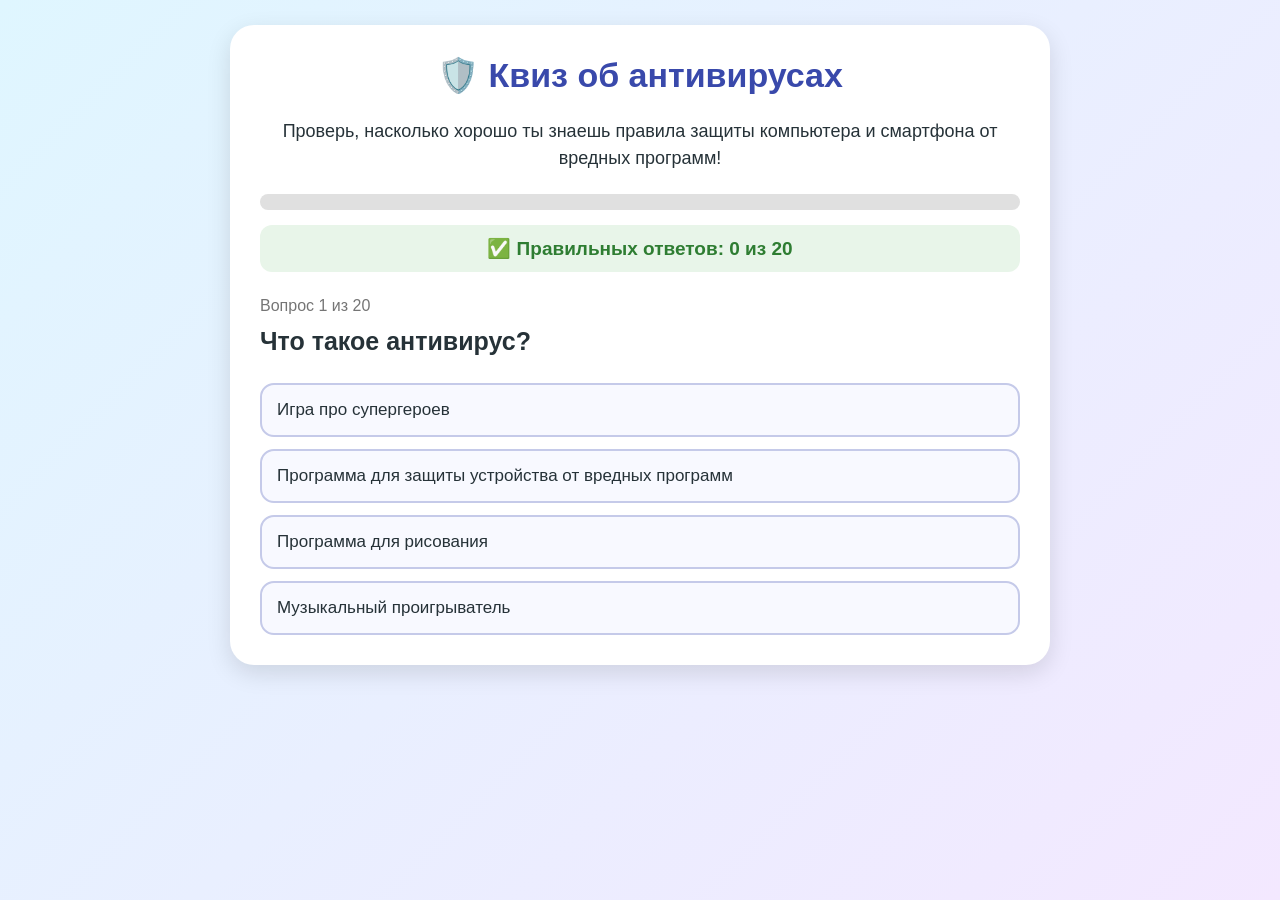
==== commit e2242199: "Add files via upload" ====
--- a/index.html
+++ b/index.html
@@ -2,1570 +2,645 @@
 <html lang="ru">
 
 <head>
-    <meta charset="UTF-8" />
-    <meta name="viewport" content="width=device-width, initial-scale=1.0" />
-    <title>15 учебных антивирусов на Python</title>
-    <link rel="icon" href="icon.ico" type="image/x-icon">
+    <meta charset="UTF-8">
+    <meta name="viewport" content="width=device-width, initial-scale=1.0">
+    <title>Квиз об антивирусах</title>
+
     <style>
-        :root {
-            --bg: #f5f7fa;
-            --card: #ffffff;
-            --text: #1f2937;
-            --muted: #6b7280;
-            --border: #e5e7eb;
-            --code: #0f172a;
-            --code-text: #e2e8f0;
-        }
-
         * {
-            box-sizing: border-box
+            box-sizing: border-box;
         }
 
         body {
             margin: 0;
+            min-height: 100vh;
             font-family: Arial, sans-serif;
-            background: var(--bg);
-            color: var(--text);
+            background: linear-gradient(135deg, #dff6ff, #f3e8ff);
+            color: #263238;
+        }
+
+        .container {
+            width: 100%;
+            max-width: 850px;
+            margin: 0 auto;
+            padding: 25px 15px;
+        }
+
+        .quiz-card {
+            background: #ffffff;
+            border-radius: 24px;
+            padding: 30px;
+            box-shadow: 0 8px 25px rgba(0, 0, 0, 0.12);
+        }
+
+        h1 {
+            margin-top: 0;
+            color: #3949ab;
+            text-align: center;
+            font-size: 34px;
+        }
+
+        .intro {
+            text-align: center;
+            font-size: 18px;
             line-height: 1.5;
         }
 
-        header {
-            padding: 32px 16px;
+        .progress {
+            height: 16px;
+            margin: 22px 0 12px;
+            background: #e0e0e0;
+            border-radius: 10px;
+            overflow: hidden;
+        }
+
+        .progress-bar {
+            width: 0%;
+            height: 100%;
+            background: #43a047;
+            transition: width 0.3s ease;
+        }
+
+        .score-counter {
+            margin: 15px 0 25px;
+            padding: 12px;
+            border-radius: 12px;
+            background: #e8f5e9;
+            color: #2e7d32;
             text-align: center;
-            border-bottom: 1px solid var(--border);
-            background: #ffffff;
-            position: sticky;
-            top: 0;
-            backdrop-filter: blur(8px);
-        }
-
-        h1 {
-            margin: 0 0 8px;
-            font-size: clamp(24px, 4vw, 40px);
-            color: #111827
-        }
-
-        p {
-            margin: 0 auto;
-            max-width: 900px;
-            color: var(--muted)
-        }
-
-        main {
-            max-width: 1100px;
-            margin: 0 auto;
-            padding: 24px 16px 48px
-        }
-
-        .intro {
-            background: #ffffff;
-            border: 1px solid var(--border);
-            border-radius: 18px;
-            padding: 18px 20px;
-            margin-bottom: 22px;
-        }
-
-        .grid {
+            font-size: 19px;
+            font-weight: bold;
+        }
+
+        .question-number {
+            margin-bottom: 10px;
+            color: #757575;
+            font-size: 16px;
+        }
+
+        .question {
+            margin-bottom: 24px;
+            font-size: 25px;
+            font-weight: bold;
+            line-height: 1.35;
+        }
+
+        .answers {
             display: grid;
-            grid-template-columns: repeat(auto-fit, minmax(280px, 1fr));
-            gap: 16px;
-        }
-
-        .card {
-            background: var(--card);
-            border: 1px solid var(--border);
-            border-radius: 18px;
-            overflow: hidden;
-            display: flex;
-            flex-direction: column;
-        }
-
-        .card h2 {
-            margin: 0;
-            padding: 14px 16px;
+            gap: 12px;
+        }
+
+        .answer {
+            width: 100%;
+            padding: 15px;
+            border: 2px solid #c5cae9;
+            border-radius: 14px;
+            background: #f8f9ff;
+            color: #263238;
+            font-size: 17px;
+            text-align: left;
+            cursor: pointer;
+            transition: 0.2s;
+        }
+
+        .answer:hover {
+            background: #e8eaf6;
+            transform: translateY(-2px);
+        }
+
+        .answer:disabled {
+            cursor: default;
+            transform: none;
+        }
+
+        .answer.correct {
+            border-color: #43a047;
+            background: #c8e6c9;
+        }
+
+        .answer.wrong {
+            border-color: #e53935;
+            background: #ffcdd2;
+        }
+
+        .explanation {
+            display: none;
+            margin-top: 20px;
+            padding: 15px;
+            border-left: 5px solid #ffb300;
+            border-radius: 8px;
+            background: #fff8e1;
+            line-height: 1.5;
+        }
+
+        .next-button,
+        .restart-button {
+            display: none;
+            margin: 25px auto 0;
+            padding: 14px 28px;
+            border: none;
+            border-radius: 12px;
+            background: #3949ab;
+            color: white;
+            font-size: 17px;
+            cursor: pointer;
+        }
+
+        .next-button:hover,
+        .restart-button:hover {
+            background: #283593;
+        }
+
+        .result {
+            display: none;
+            text-align: center;
+        }
+
+        .result h2 {
+            color: #3949ab;
+            font-size: 30px;
+        }
+
+        .emoji {
+            font-size: 64px;
+        }
+
+        .score {
+            color: #2e7d32;
+            font-size: 25px;
+            font-weight: bold;
+        }
+
+        #resultText {
             font-size: 18px;
-            border-bottom: 1px solid var(--border);
-        }
-
-        .meta {
-            padding: 0 16px 12px;
-            color: var(--muted);
-            font-size: 14px
-        }
-
-        .code-block {
-            overflow: hidden;
-            transition: all .2s ease;
-        }
-
-        .code-block.hidden {
-            max-height: 0;
-            opacity: 0;
-        }
-
-        pre {
-            margin: 0;
-            padding: 16px;
-            overflow: auto;
-            background: var(--code);
-            color: var(--code-text);
-            min-height: 320px;
-            white-space: pre;
-            font-size: 13px;
-            border-top: 1px solid var(--border);
-            border-bottom: 1px solid var(--border);
-        }
-
-        .actions {
-            padding: 12px 16px;
-            display: flex;
-            gap: 8px;
-            flex-wrap: wrap;
-        }
-
-        button {
-            padding: 10px 14px;
-            border: 0;
-            border-radius: 12px;
-            color: #00111f;
-            font-weight: 700;
-            cursor: pointer;
-        }
-
-        button:hover {
-            opacity: .92
-        }
-
-        .btn-primary {
-            background: #a7f3d0;
-        }
-
-        .btn-secondary {
-            background: #fde68a;
-        }
-
-        .note {
-            margin-top: 18px;
-            color: var(--muted);
-            font-size: 14px;
-            border-top: 1px solid var(--border);
-            padding-top: 14px;
-        }
-
-        .badge {
-            display: inline-block;
-            padding: 4px 10px;
-            border-radius: 999px;
-            background: #dcfce7;
-            color: #166534;
-            font-size: 12px;
-            margin-top: 8px;
-        }
-
-        .tip {
-            background: #fef3c7;
-            border-left: 4px solid #f59e0b;
-            padding: 10px 14px;
-            margin: 10px 16px;
-            font-size: 13px;
-            color: #92400e;
-        }
-
-        /* Цветные варианты для 15 карточек */
-        .card.c1 h2 {
-            background: #e0f2fe;
-            color: #0c4a6e
-        }
-
-        .card.c1 .btn-primary {
-            background: #bae6fd
-        }
-
-        .card.c1 .btn-secondary {
-            background: #fef3c7
-        }
-
-        .card.c2 h2 {
-            background: #dcfce7;
-            color: #14532d
-        }
-
-        .card.c2 .btn-primary {
-            background: #bbf7d0
-        }
-
-        .card.c2 .btn-secondary {
-            background: #fef3c7
-        }
-
-        .card.c3 h2 {
-            background: #fce7f3;
-            color: #831843
-        }
-
-        .card.c3 .btn-primary {
-            background: #fbcfe8
-        }
-
-        .card.c3 .btn-secondary {
-            background: #fef3c7
-        }
-
-        .card.c4 h2 {
-            background: #fef3c7;
-            color: #78350f
-        }
-
-        .card.c4 .btn-primary {
-            background: #fde68a
-        }
-
-        .card.c4 .btn-secondary {
-            background: #bae6fd
-        }
-
-        .card.c5 h2 {
-            background: #e0e7ff;
-            color: #1e1b4b
-        }
-
-        .card.c5 .btn-primary {
-            background: #c7d2fe
-        }
-
-        .card.c5 .btn-secondary {
-            background: #fef3c7
-        }
-
-        .card.c6 h2 {
-            background: #ccfbf1;
-            color: #134e4a
-        }
-
-        .card.c6 .btn-primary {
-            background: #99f6e4
-        }
-
-        .card.c6 .btn-secondary {
-            background: #fef3c7
-        }
-
-        .card.c7 h2 {
-            background: #f3e8ff;
-            color: #581c87
-        }
-
-        .card.c7 .btn-primary {
-            background: #e9d5ff
-        }
-
-        .card.c7 .btn-secondary {
-            background: #fef3c7
-        }
-
-        .card.c8 h2 {
-            background: #fee2e2;
-            color: #7f1d1d
-        }
-
-        .card.c8 .btn-primary {
-            background: #fecaca
-        }
-
-        .card.c8 .btn-secondary {
-            background: #fef3c7
-        }
-
-        .card.c9 h2 {
-            background: #ffedd5;
-            color: #7c2d12
-        }
-
-        .card.c9 .btn-primary {
-            background: #fed7aa
-        }
-
-        .card.c9 .btn-secondary {
-            background: #fef3c7
-        }
-
-        .card.c10 h2 {
-            background: #e0f2fe;
-            color: #0c4a6e
-        }
-
-        .card.c10 .btn-primary {
-            background: #bae6fd
-        }
-
-        .card.c10 .btn-secondary {
-            background: #fde68a
-        }
-
-        .card.c11 h2 {
-            background: #dcfce7;
-            color: #14532d
-        }
-
-        .card.c11 .btn-primary {
-            background: #bbf7d0
-        }
-
-        .card.c11 .btn-secondary {
-            background: #fbcfe8
-        }
-
-        .card.c12 h2 {
-            background: #fce7f3;
-            color: #831843
-        }
-
-        .card.c12 .btn-primary {
-            background: #fbcfe8
-        }
-
-        .card.c12 .btn-secondary {
-            background: #bae6fd
-        }
-
-        .card.c13 h2 {
-            background: #fef3c7;
-            color: #78350f
-        }
-
-        .card.c13 .btn-primary {
-            background: #fde68a
-        }
-
-        .card.c13 .btn-secondary {
-            background: #bbf7d0
-        }
-
-        .card.c14 h2 {
-            background: #e0f2fe;
-            color: #0c4a6e
-        }
-
-        .card.c14 .btn-primary {
-            background: #bae6fd
-        }
-
-        .card.c14 .btn-secondary {
-            background: #fbcfe8
-        }
-
-        .card.c15 h2 {
-            background: #dcfce7;
-            color: #14532d
-        }
-
-        .card.c15 .btn-primary {
-            background: #bbf7d0
-        }
-
-        .card.c15 .btn-secondary {
-            background: #fed7aa
+            line-height: 1.5;
+        }
+
+        @media (max-width: 600px) {
+            .quiz-card {
+                padding: 20px;
+            }
+
+            h1 {
+                font-size: 27px;
+            }
+
+            .question {
+                font-size: 21px;
+            }
+
+            .answer {
+                font-size: 16px;
+            }
         }
 
     </style>
 </head>
 
 <body>
-    <header>
-        <h1>🛡 15 учебных антивирусов на Python</h1>
-        <p>Каждый вариант — полноценный мини‑проект с GUI, иконкой и полезными функциями.</p>
-    </header>
-
-    <main>
-        <section class="intro">
-            <strong>Как использовать:</strong>
-            <div class="badge">GitHub Pages friendly</div>
-            <p>
-                Открой нужный вариант, нажми <strong>«Показать код»</strong>, затем <strong>«Скопировать код»</strong>.
-                Сохрани код в файл <code>antivirus_vX.py</code> и положи рядом <code>icon.ico</code>.
-            </p>
-            <div class="tip">
-                💡 <strong>Совет:</strong> Скачай иконку <code>icon.ico</code> и положи в ту же папку, где будут скрипты.
+
+    <div class="container">
+        <div class="quiz-card">
+
+            <div id="quizScreen">
+                <h1>🛡️ Квиз об антивирусах</h1>
+
+                <p class="intro">
+                    Проверь, насколько хорошо ты знаешь правила защиты
+                    компьютера и смартфона от вредных программ!
+                </p>
+
+                <div class="progress">
+                    <div class="progress-bar" id="progressBar"></div>
+                </div>
+
+                <div class="score-counter">
+                    ✅ Правильных ответов:
+                    <span id="currentScore">0</span>
+                    из 20
+                </div>
+
+                <div class="question-number" id="questionNumber"></div>
+                <div class="question" id="question"></div>
+
+                <div class="answers" id="answers"></div>
+
+                <div class="explanation" id="explanation"></div>
+
+                <button class="next-button" id="nextButton">
+                    Следующий вопрос
+                </button>
             </div>
-        </section>
-
-        <div class="grid">
-
-            <article class="card c1">
-                <h2>Вариант 1</h2>
-                <div class="meta">Базовый + логирование и статистика + GUI</div>
-                <div class="code-block hidden" id="code1">
-                    <pre># antivirus_v1.py
-import os
-import datetime
-import tkinter as tk
-from tkinter import messagebox, filedialog
-
-VIRUS_SIGNATURES = ['malware_test_1', 'badcode_xyz', 'eicar_test_string']
-LOG_FILE = "antivirus_v1_log.txt"
-
-def log_message(msg):
-    with open(LOG_FILE, "a", encoding="utf-8") as f:
-        f.write(f"[{datetime.datetime.now()}] {msg}\n")
-
-def scan_file(path):
-    try:
-        with open(path, 'r', errors='ignore') as f:
-            content = f.read()
-        for sig in VIRUS_SIGNATURES:
-            if sig in content:
-                return True
-    except Exception as e:
-        log_message(f"Ошибка чтения файла {path}: {e}")
-    return False
-
-def scan_folder(folder):
-    found = []
-    total = 0
-    for root, _, files in os.walk(folder):
-        for name in files:
-            total += 1
-            p = os.path.join(root, name)
-            if scan_file(p):
-                found.append(p)
-                log_message(f"Подозрительный файл: {p}")
-    log_message(f"Проверено файлов: {total}, найдено: {len(found)}")
-    return found, total
-
-def start_scan():
-    folder = filedialog.askdirectory(title="Выберите папку")
-    if not folder:
-        return
-    status_label.config(text="🔍 Сканирование...", fg="blue")
-    root.update()
-    infected, total = scan_folder(folder)
-    status_label.config(text=f"✅ Проверено: {total}", fg="green")
-    if infected:
-        messagebox.showwarning("⚠ Внимание", f"Найдено подозрительных файлов: {len(infected)}")
-        result_text.delete(1.0, tk.END)
-        for f in infected:
-            result_text.insert(tk.END, f + "\n")
-    else:
-        messagebox.showinfo("✅ Готово", "Всё чисто!")
-
-# Создаём окно
-root = tk.Tk()
-root.title("🛡 Антивирус v1")
-root.iconbitmap("icon.ico")
-root.geometry("600x400")
-
-title_label = tk.Label(root, text="🛡 Простой антивирус", font=("Arial", 16, "bold"))
-title_label.pack(pady=10)
-
-scan_btn = tk.Button(root, text="📁 Сканировать папку", command=start_scan, font=("Arial", 12))
-scan_btn.pack(pady=10)
-
-status_label = tk.Label(root, text="Ожидание...", font=("Arial", 10))
-status_label.pack(pady=5)
-
-result_text = tk.Text(root, height=10, width=70)
-result_text.pack(pady=10)
-
-root.mainloop()</pre>
-                </div>
-                <div class="actions">
-                    <button class="btn-secondary" onclick="toggleCode('code1', this)">Показать код</button>
-                    <button class="btn-primary" onclick="copyCode('code1', this)">Скопировать код</button>
-                </div>
-            </article>
-
-            <article class="card c2">
-                <h2>Вариант 2</h2>
-                <div class="meta">Цветной вывод + подсчёт и отчёт + GUI</div>
-                <div class="code-block hidden" id="code2">
-                    <pre># antivirus_v2.py
-import os
-import datetime
-import tkinter as tk
-from tkinter import messagebox, filedialog
-
-SIGNATURES = ['virus_alpha', 'trojan_sample', 'test_mal_99']
-REPORT_FILE = "antivirus_v2_report.txt"
-
-def has_virus(filepath):
-    try:
-        data = open(filepath, 'r', errors='ignore').read()
-        return any(s in data for s in SIGNATURES)
-    except:
-        return False
-
-def check_directory(dirpath):
-    bad = []
-    total = 0
-    for root, _, files in os.walk(dirpath):
-        for fname in files:
-            total += 1
-            full = os.path.join(root, fname)
-            if has_virus(full):
-                bad.append(full)
-    return bad, total
-
-def write_report(bad, total):
-    with open(REPORT_FILE, "w", encoding="utf-8") as f:
-        f.write("Отчёт антивируса v2\n")
-        f.write(f"Время: {datetime.datetime.now()}\n")
-        f.write(f"Проверено файлов: {total}\n")
-        f.write(f"Найдено подозрительных: {len(bad)}\n")
-        if bad:
-            f.write("Файлы:\n")
-            for x in bad:
-                f.write(x + "\n")
-
-def start_scan():
-    folder = filedialog.askdirectory(title="Выберите папку")
-    if not folder:
-        return
-    status_label.config(text="🔍 Сканирование...", fg="blue")
-    root.update()
-    res, total = check_directory(folder)
-    write_report(res, total)
-    status_label.config(text=f"✅ Проверено: {total}", fg="green")
-    if res:
-        messagebox.showwarning("⚠ Внимание", f"Найдено файлов: {len(res)}")
-        result_text.delete(1.0, tk.END)
-        for x in res:
-            result_text.insert(tk.END, x + "\n")
-    else:
-        messagebox.showinfo("✅ Готово", "Всё чисто!")
-
-root = tk.Tk()
-root.title("🎨 Антивирус v2")
-root.iconbitmap("icon.ico")
-root.geometry("600x400")
-
-title_label = tk.Label(root, text="🎨 Цветной антивирус", font=("Arial", 16, "bold"))
-title_label.pack(pady=10)
-
-scan_btn = tk.Button(root, text="📁 Сканировать папку", command=start_scan, font=("Arial", 12))
-scan_btn.pack(pady=10)
-
-status_label = tk.Label(root, text="Ожидание...", font=("Arial", 10))
-status_label.pack(pady=5)
-
-result_text = tk.Text(root, height=10, width=70)
-result_text.pack(pady=10)
-
-root.mainloop()</pre>
-                </div>
-                <div class="actions">
-                    <button class="btn-secondary" onclick="toggleCode('code2', this)">Показать код</button>
-                    <button class="btn-primary" onclick="copyCode('code2', this)">Скопировать код</button>
-                </div>
-            </article>
-
-            <article class="card c3">
-                <h2>Вариант 3</h2>
-                <div class="meta">MD5 + фильтрация расширений + GUI</div>
-                <div class="code-block hidden" id="code3">
-                    <pre># antivirus_v3.py
-import os, hashlib
-import tkinter as tk
-from tkinter import messagebox, filedialog
-
-KNOWN_BAD_HASHES = {
-    'd41d8cd98f00b204e9800998ecf8427e',
-    '5d41402abc4b2a76b9719d911017c592',
-}
-TARGET_EXTS = {'.txt', '.py', '.bat', '.cmd', '.exe'}
-
-def file_md5(path):
-    h = hashlib.md5()
-    try:
-        with open(path, 'rb') as f:
-            for chunk in iter(lambda: f.read(4096), b''):
-                h.update(chunk)
-        return h.hexdigest()
-    except:
-        return None
-
-def scan_dir(root_path):
-    infected = []
-    total = 0
-    for r, _, fs in os.walk(root_path):
-        for name in fs:
-            _, ext = os.path.splitext(name)
-            if ext.lower() not in TARGET_EXTS:
-                continue
-            total += 1
-            p = os.path.join(r, name)
-            h = file_md5(p)
-            if h and h in KNOWN_BAD_HASHES:
-                infected.append(p)
-    return infected, total
-
-def start_scan():
-    folder = filedialog.askdirectory(title="Выберите папку")
-    if not folder:
-        return
-    status_label.config(text="🔍 Сканирование...", fg="blue")
-    root_win.update()
-    bad, total = scan_dir(folder)
-    status_label.config(text=f"✅ Проверено: {total}", fg="green")
-    if bad:
-        messagebox.showwarning("⚠ Внимание", f"Найдено: {len(bad)}")
-        result_text.delete(1.0, tk.END)
-        for f in bad:
-            result_text.insert(tk.END, f + "\n")
-    else:
-        messagebox.showinfo("✅ Готово", "Всё чисто!")
-
-root_win = tk.Tk()
-root_win.title("🔐 Антивирус v3")
-root_win.iconbitmap("icon.ico")
-root_win.geometry("600x400")
-
-title_label = tk.Label(root_win, text="🔐 MD5 Антивирус", font=("Arial", 16, "bold"))
-title_label.pack(pady=10)
-
-scan_btn = tk.Button(root_win, text="📁 Сканировать папку", command=start_scan, font=("Arial", 12))
-scan_btn.pack(pady=10)
-
-status_label = tk.Label(root_win, text="Ожидание...", font=("Arial", 10))
-status_label.pack(pady=5)
-
-result_text = tk.Text(root_win, height=10, width=70)
-result_text.pack(pady=10)
-
-root_win.mainloop()</pre>
-                </div>
-                <div class="actions">
-                    <button class="btn-secondary" onclick="toggleCode('code3', this)">Показать код</button>
-                    <button class="btn-primary" onclick="copyCode('code3', this)">Скопировать код</button>
-                </div>
-            </article>
-
-            <article class="card c4">
-                <h2>Вариант 4</h2>
-                <div class="meta">С именем + подсказки и подсчёт + GUI</div>
-                <div class="code-block hidden" id="code4">
-                    <pre># antivirus_v4.py
-import os
-import tkinter as tk
-from tkinter import messagebox, filedialog
-
-STUDENT_NAME = "Анна"
-SIGNATURES = ['fake_virus_4', 'demo_bad_code', 'test_sign_4']
-
-def looks_infected(path):
-    try:
-        txt = open(path, 'r', errors='ignore').read()
-        return any(s in txt for s in SIGNATURES)
-    except:
-        return False
-
-def run_scan(folder):
-    found = []
-    total = 0
-    for root, _, files in os.walk(folder):
-        for f in files:
-            total += 1
-            full = os.path.join(root, f)
-            if looks_infected(full):
-                found.append(full)
-    return found, total
-
-def start_scan():
-    folder = filedialog.askdirectory(title="Выберите папку")
-    if not folder:
-        return
-    status_label.config(text="🔍 Сканирование...", fg="blue")
-    root_win.update()
-    res, total = run_scan(folder)
-    status_label.config(text=f"✅ Проверено: {total}", fg="green")
-    if res:
-        messagebox.showwarning("🦠 Найдено", f"Подозрительных: {len(res)}")
-        result_text.delete(1.0, tk.END)
-        for x in res:
-            result_text.insert(tk.END, x + "\n")
-    else:
-        messagebox.showinfo("🛡 Готово", "Всё в порядке!")
-
-root_win = tk.Tk()
-root_win.title(f"👤 Антивирус: {STUDENT_NAME}")
-root_win.iconbitmap("icon.ico")
-root_win.geometry("600x400")
-
-title_label = tk.Label(root_win, text=f"👋 Антивирус для: {STUDENT_NAME}", font=("Arial", 16, "bold"))
-title_label.pack(pady=10)
-
-scan_btn = tk.Button(root_win, text="📁 Сканировать папку", command=start_scan, font=("Arial", 12))
-scan_btn.pack(pady=10)
-
-status_label = tk.Label(root_win, text="Ожидание...", font=("Arial", 10))
-status_label.pack(pady=5)
-
-result_text = tk.Text(root_win, height=10, width=70)
-result_text.pack(pady=10)
-
-root_win.mainloop()</pre>
-                </div>
-                <div class="actions">
-                    <button class="btn-secondary" onclick="toggleCode('code4', this)">Показать код</button>
-                    <button class="btn-primary" onclick="copyCode('code4', this)">Скопировать код</button>
-                </div>
-            </article>
-
-            <article class="card c5">
-                <h2>Вариант 5</h2>
-                <div class="meta">Меню + логирование и подсказки + GUI</div>
-                <div class="code-block hidden" id="code5">
-                    <pre># antivirus_v5.py
-import os
-import tkinter as tk
-from tkinter import messagebox, filedialog
-
-SIGS = ['sample_v5', 'mal_test_5', 'danger_str_5']
-LOG_FILE = "antivirus_v5_log.txt"
-
-def scan(path):
-    try:
-        data = open(path, 'r', errors='ignore').read()
-        return any(s in data for s in SIGS)
-    except:
-        return False
-
-def log_msg(msg):
-    with open(LOG_FILE, "a", encoding="utf-8") as f:
-        f.write(msg + "\n")
-
-def start_scan():
-    folder = filedialog.askdirectory(title="Выберите папку")
-    if not folder:
-        return
-    status_label.config(text="🔍 Сканирование...", fg="blue")
-    root_win.update()
-    bad = []
-    total = 0
-    for r, _, fs in os.walk(folder):
-        for name in fs:
-            total += 1
-            p = os.path.join(r, name)
-            if scan(p):
-                bad.append(p)
-                log_msg(f"Подозрительный: {p}")
-    status_label.config(text=f"✅ Проверено: {total}", fg="green")
-    log_msg(f"Проверено: {total}, найдено: {len(bad)}")
-    if bad:
-        messagebox.showinfo("Найдено", f"Подозрительных: {len(bad)}")
-        result_text.delete(1.0, tk.END)
-        for b in bad:
-            result_text.insert(tk.END, b + "\n")
-    else:
-        messagebox.showinfo("Готово", "Всё чисто!")
-
-root_win = tk.Tk()
-root_win.title("📋 Антивирус v5")
-root_win.iconbitmap("icon.ico")
-root_win.geometry("600x400")
-
-title_label = tk.Label(root_win, text="📋 Антивирус с меню", font=("Arial", 16, "bold"))
-title_label.pack(pady=10)
-
-scan_btn = tk.Button(root_win, text="📁 Сканировать папку", command=start_scan, font=("Arial", 12))
-scan_btn.pack(pady=10)
-
-status_label = tk.Label(root_win, text="Ожидание...", font=("Arial", 10))
-status_label.pack(pady=5)
-
-result_text = tk.Text(root_win, height=10, width=70)
-result_text.pack(pady=10)
-
-root_win.mainloop()</pre>
-                </div>
-                <div class="actions">
-                    <button class="btn-secondary" onclick="toggleCode('code5', this)">Показать код</button>
-                    <button class="btn-primary" onclick="copyCode('code5', this)">Скопировать код</button>
-                </div>
-            </article>
-
-            <article class="card c6">
-                <h2>Вариант 6</h2>
-                <div class="meta">Короткий + статистика + GUI</div>
-                <div class="code-block hidden" id="code6">
-                    <pre># antivirus_v6.py
-import os
-import tkinter as tk
-from tkinter import messagebox, filedialog
-
-SIGS = ['v6_bad', 'test_v6', 'demo_6']
-
-def ok(p):
-    try:
-        t = open(p, 'r', errors='ignore').read()
-        return not any(s in t for s in SIGS)
-    except:
-        return True
-
-def scan(d):
-    bad = []
-    total = 0
-    for r, _, fs in os.walk(d):
-        for f in fs:
-            total += 1
-            p = os.path.join(r, f)
-            if not ok(p):
-                bad.append(p)
-    return bad, total
-
-def start_scan():
-    folder = filedialog.askdirectory(title="Выберите папку")
-    if not folder:
-        return
-    status_label.config(text="🔍 Сканирование...", fg="blue")
-    root_win.update()
-    b, total = scan(folder)
-    status_label.config(text=f"✅ Проверено: {total}", fg="green")
-    if b:
-        messagebox.showinfo("Результат", f"Подозрительных: {len(b)}")
-        result_text.delete(1.0, tk.END)
-        for x in b:
-            result_text.insert(tk.END, x + "\n")
-    else:
-        messagebox.showinfo("Готово", "Чисто!")
-
-root_win = tk.Tk()
-root_win.title("⚡ Антивирус v6")
-root_win.iconbitmap("icon.ico")
-root_win.geometry("600x400")
-
-title_label = tk.Label(root_win, text="⚡ Лёгкий антивирус", font=("Arial", 16, "bold"))
-title_label.pack(pady=10)
-
-scan_btn = tk.Button(root_win, text="📁 Сканировать папку", command=start_scan, font=("Arial", 12))
-scan_btn.pack(pady=10)
-
-status_label = tk.Label(root_win, text="Ожидание...", font=("Arial", 10))
-status_label.pack(pady=5)
-
-result_text = tk.Text(root_win, height=10, width=70)
-result_text.pack(pady=10)
-
-root_win.mainloop()</pre>
-                </div>
-                <div class="actions">
-                    <button class="btn-secondary" onclick="toggleCode('code6', this)">Показать код</button>
-                    <button class="btn-primary" onclick="copyCode('code6', this)">Скопировать код</button>
-                </div>
-            </article>
-
-            <article class="card c7">
-                <h2>Вариант 7</h2>
-                <div class="meta">Отчёт + подсказки и подсчёт + GUI</div>
-                <div class="code-block hidden" id="code7">
-                    <pre># antivirus_v7.py
-import os, datetime
-import tkinter as tk
-from tkinter import messagebox, filedialog
-
-SIGNATURES = ['report_v7', 'log_bad_7', 'test_7']
-
-def infected(path):
-    try:
-        content = open(path, 'r', errors='ignore').read()
-        return any(s in content for s in SIGNATURES)
-    except:
-        return False
-
-def scan_and_report(folder, report_path):
-    found = []
-    total = 0
-    for root, _, files in os.walk(folder):
-        for name in files:
-            total += 1
-            full = os.path.join(root, name)
-            if infected(full):
-                found.append(full)
-    with open(report_path, 'w', encoding='utf-8') as rep:
-        rep.write("Отчёт антивируса v7\n")
-        rep.write("Время: " + datetime.datetime.now().isoformat() + "\n")
-        rep.write(f"Проверено файлов: {total}\n")
-        rep.write("Найдено: " + str(len(found)) + "\n")
-        for f in found:
-            rep.write(f + "\n")
-    return found, total
-
-def start_scan():
-    folder = filedialog.askdirectory(title="Выберите папку")
-    if not folder:
-        return
-    status_label.config(text="🔍 Сканирование...", fg="blue")
-    root_win.update()
-    report = "report_v7.txt"
-    res, total = scan_and_report(folder, report)
-    status_label.config(text=f"✅ Проверено: {total}", fg="green")
-    messagebox.showinfo("Готово", f"Отчёт: {report}")
-    result_text.delete(1.0, tk.END)
-    result_text.insert(tk.END, f"Проверено: {total}\n")
-    result_text.insert(tk.END, f"Найдено: {len(res)}\n")
-    result_text.insert(tk.END, f"Отчёт: {report}\n")
-
-root_win = tk.Tk()
-root_win.title("📄 Антивирус v7")
-root_win.iconbitmap("icon.ico")
-root_win.geometry("600x400")
-
-title_label = tk.Label(root_win, text="📄 Антивирус с отчётом", font=("Arial", 16, "bold"))
-title_label.pack(pady=10)
-
-scan_btn = tk.Button(root_win, text="📁 Сканировать папку", command=start_scan, font=("Arial", 12))
-scan_btn.pack(pady=10)
-
-status_label = tk.Label(root_win, text="Ожидание...", font=("Arial", 10))
-status_label.pack(pady=5)
-
-result_text = tk.Text(root_win, height=10, width=70)
-result_text.pack(pady=10)
-
-root_win.mainloop()</pre>
-                </div>
-                <div class="actions">
-                    <button class="btn-secondary" onclick="toggleCode('code7', this)">Показать код</button>
-                    <button class="btn-primary" onclick="copyCode('code7', this)">Скопировать код</button>
-                </div>
-            </article>
-
-            <article class="card c8">
-                <h2>Вариант 8</h2>
-                <div class="meta">Расширения + статистика + GUI</div>
-                <div class="code-block hidden" id="code8">
-                    <pre># antivirus_v8.py
-import os
-import tkinter as tk
-from tkinter import messagebox, filedialog
-
-SIGNATURES = ['ext_v8', 'bad_ext_8', 'test_8']
-TARGET_EXTS = {'.txt', '.py', '.bat', '.cmd'}
-
-def check(path):
-    _, ext = os.path.splitext(path)
-    if ext.lower() not in TARGET_EXTS:
-        return False
-    try:
-        txt = open(path, 'r', errors='ignore').read()
-        return any(s in txt for s in SIGNATURES)
-    except:
-        return False
-
-def scan_dir(d):
-    bad = []
-    total = 0
-    for r, _, fs in os.walk(d):
-        for name in fs:
-            total += 1
-            p = os.path.join(r, name)
-            if check(p):
-                bad.append(p)
-    return bad, total
-
-def start_scan():
-    folder = filedialog.askdirectory(title="Выберите папку")
-    if not folder:
-        return
-    status_label.config(text="🔍 Сканирование...", fg="blue")
-    root_win.update()
-    res, total = scan_dir(folder)
-    status_label.config(text=f"✅ Проверено: {total}", fg="green")
-    if res:
-        messagebox.showinfo("Результат", f"С риском: {len(res)}")
-        result_text.delete(1.0, tk.END)
-        for x in res:
-            result_text.insert(tk.END, x + "\n")
-    else:
-        messagebox.showinfo("Готово", "Чисто!")
-
-root_win = tk.Tk()
-root_win.title("📂 Антивирус v8")
-root_win.iconbitmap("icon.ico")
-root_win.geometry("600x400")
-
-title_label = tk.Label(root_win, text="📂 По расширениям", font=("Arial", 16, "bold"))
-title_label.pack(pady=10)
-
-scan_btn = tk.Button(root_win, text="📁 Сканировать папку", command=start_scan, font=("Arial", 12))
-scan_btn.pack(pady=10)
-
-status_label = tk.Label(root_win, text="Ожидание...", font=("Arial", 10))
-status_label.pack(pady=5)
-
-result_text = tk.Text(root_win, height=10, width=70)
-result_text.pack(pady=10)
-
-root_win.mainloop()</pre>
-                </div>
-                <div class="actions">
-                    <button class="btn-secondary" onclick="toggleCode('code8', this)">Показать код</button>
-                    <button class="btn-primary" onclick="copyCode('code8', this)">Скопировать код</button>
-                </div>
-            </article>
-
-            <article class="card c9">
-                <h2>Вариант 9</h2>
-                <div class="meta">Уровень опасности + подсказки + GUI</div>
-                <div class="code-block hidden" id="code9">
-                    <pre># antivirus_v9.py
-import os
-import tkinter as tk
-from tkinter import messagebox, filedialog
-
-SIGNATURES = ['low_v9', 'mid_v9', 'high_v9']
-
-def risk_level(path):
-    try:
-        txt = open(path, 'r', errors='ignore').read()
-        count = sum(1 for s in SIGNATURES if s in txt)
-        return count
-    except:
-        return 0
-
-def scan(folder):
-    res = []
-    total = 0
-    for r, _, fs in os.walk(folder):
-        for name in fs:
-            total += 1
-            p = os.path.join(r, name)
-            lvl = risk_level(p)
-            if lvl > 0:
-                res.append((p, lvl))
-    return res, total
-
-def start_scan():
-    folder = filedialog.askdirectory(title="Выберите папку")
-    if not folder:
-        return
-    status_label.config(text="🔍 Сканирование...", fg="blue")
-    root_win.update()
-    data, total = scan(folder)
-    status_label.config(text=f"✅ Проверено: {total}", fg="green")
-    if data:
-        messagebox.showinfo("Результат", f"Найдено: {len(data)}")
-        result_text.delete(1.0, tk.END)
-        for path, lvl in data:
-            result_text.insert(tk.END, f"{path} — уровень: {lvl}\n")
-    else:
-        messagebox.showinfo("Готово", "Всё чисто!")
-
-root_win = tk.Tk()
-root_win.title("⚠ Антивирус v9")
-root_win.iconbitmap("icon.ico")
-root_win.geometry("600x400")
-
-title_label = tk.Label(root_win, text="⚠ Уровень опасности", font=("Arial", 16, "bold"))
-title_label.pack(pady=10)
-
-scan_btn = tk.Button(root_win, text="📁 Сканировать папку", command=start_scan, font=("Arial", 12))
-scan_btn.pack(pady=10)
-
-status_label = tk.Label(root_win, text="Ожидание...", font=("Arial", 10))
-status_label.pack(pady=5)
-
-result_text = tk.Text(root_win, height=10, width=70)
-result_text.pack(pady=10)
-
-root_win.mainloop()</pre>
-                </div>
-                <div class="actions">
-                    <button class="btn-secondary" onclick="toggleCode('code9', this)">Показать код</button>
-                    <button class="btn-primary" onclick="copyCode('code9', this)">Скопировать код</button>
-                </div>
-            </article>
-
-            <article class="card c10">
-                <h2>Вариант 10</h2>
-                <div class="meta">Псевдо‑карантин + меню + GUI</div>
-                <div class="code-block hidden" id="code10">
-                    <pre># antivirus_v10.py
-import os, shutil
-import tkinter as tk
-from tkinter import messagebox, filedialog
-
-SIGNATURES = ['quarantine_v10', 'bad_10', 'test_10']
-QUARANTINE_DIR = "quarantine_v10"
-
-def is_bad(path):
-    try:
-        t = open(path, 'r', errors='ignore').read()
-        return any(s in t for s in SIGNATURES)
-    except:
-        return False
-
-def quarantine_move(src):
-    os.makedirs(QUARANTINE_DIR, exist_ok=True)
-    name = os.path.basename(src)
-    dst = os.path.join(QUARANTINE_DIR, name)
-    shutil.move(src, dst)
-    return dst
-
-def scan_and_quarantine(folder):
-    moved = []
-    total = 0
-    for root, _, files in os.walk(folder):
-        for name in files:
-            total += 1
-            p = os.path.join(root, name)
-            if is_bad(p):
-                new_path = quarantine_move(p)
-                moved.append((p, new_path))
-    return moved, total
-
-def start_scan():
-    folder = filedialog.askdirectory(title="Выберите папку")
-    if not folder:
-        return
-    status_label.config(text="🔍 Сканирование...", fg="blue")
-    root_win.update()
-    res, total = scan_and_quarantine(folder)
-    status_label.config(text=f"✅ Проверено: {total}", fg="green")
-    messagebox.showinfo("Готово", f"В карантин: {len(res)}")
-    result_text.delete(1.0, tk.END)
-    for old, new in res:
-        result_text.insert(tk.END, f"{old} -> {new}\n")
-
-root_win = tk.Tk()
-root_win.title("🗑 Антивирус v10")
-root_win.iconbitmap("icon.ico")
-root_win.geometry("600x400")
-
-title_label = tk.Label(root_win, text="🗑 С карантином", font=("Arial", 16, "bold"))
-title_label.pack(pady=10)
-
-scan_btn = tk.Button(root_win, text="📁 Сканировать папку", command=start_scan, font=("Arial", 12))
-scan_btn.pack(pady=10)
-
-status_label = tk.Label(root_win, text="Ожидание...", font=("Arial", 10))
-status_label.pack(pady=5)
-
-result_text = tk.Text(root_win, height=10, width=70)
-result_text.pack(pady=10)
-
-root_win.mainloop()</pre>
-                </div>
-                <div class="actions">
-                    <button class="btn-secondary" onclick="toggleCode('code10', this)">Показать код</button>
-                    <button class="btn-primary" onclick="copyCode('code10', this)">Скопировать код</button>
-                </div>
-            </article>
-
-            <article class="card c11">
-                <h2>Вариант 11</h2>
-                <div class="meta">Русские имена + подсказки + GUI</div>
-                <div class="code-block hidden" id="code11">
-                    <pre># antivirus_v11.py
-import os
-import tkinter as tk
-from tkinter import messagebox, filedialog
-
-SIGS = ['edu_v11', 'lesson_11', 'demo_11']
-
-def проверить_файл(path):
-    try:
-        текст = open(path, 'r', errors='ignore').read()
-        return any(s in текст for s in SIGS)
-    except:
-        return False
-
-def проверить_папку(папка):
-    плохие = []
-    total = 0
-    for корень, _, файлы in os.walk(папка):
-        for имя in файлы:
-            total += 1
-            полный = os.path.join(корень, имя)
-            if проверить_файл(полный):
-                плохие.append(полный)
-    return плохие, total
-
-def start_scan():
-    folder = filedialog.askdirectory(title="Выберите папку")
-    if not folder:
-        return
-    status_label.config(text="🔍 Сканирование...", fg="blue")
-    root_win.update()
-    найдено, total = проверить_папку(folder)
-    status_label.config(text=f"✅ Проверено: {total}", fg="green")
-    if найдено:
-        messagebox.showinfo("Результат", f"Найдено: {len(найдено)}")
-        result_text.delete(1.0, tk.END)
-        for f in найдено:
-            result_text.insert(tk.END, f + "\n")
-    else:
-        messagebox.showinfo("Готово", "Файлы чистые!")
-
-root_win = tk.Tk()
-root_win.title("🇷🇺 Антивирус v11")
-root_win.iconbitmap("icon.ico")
-root_win.geometry("600x400")
-
-title_label = tk.Label(root_win, text="🇷🇺 Русские имена", font=("Arial", 16, "bold"))
-title_label.pack(pady=10)
-
-scan_btn = tk.Button(root_win, text="📁 Сканировать папку", command=start_scan, font=("Arial", 12))
-scan_btn.pack(pady=10)
-
-status_label = tk.Label(root_win, text="Ожидание...", font=("Arial", 10))
-status_label.pack(pady=5)
-
-result_text = tk.Text(root_win, height=10, width=70)
-result_text.pack(pady=10)
-
-root_win.mainloop()</pre>
-                </div>
-                <div class="actions">
-                    <button class="btn-secondary" onclick="toggleCode('code11', this)">Показать код</button>
-                    <button class="btn-primary" onclick="copyCode('code11', this)">Скопировать код</button>
-                </div>
-            </article>
-
-            <article class="card c12">
-                <h2>Вариант 12</h2>
-                <div class="meta">Счётчик файлов + логирование + GUI</div>
-                <div class="code-block hidden" id="code12">
-                    <pre># antivirus_v12.py
-import os
-import tkinter as tk
-from tkinter import messagebox, filedialog
-
-SIGNATURES = ['count_v12', 'test_12', 'sample_12']
-LOG_FILE = "antivirus_v12_log.txt"
-
-def scan_folder(folder):
-    checked = 0
-    bad = []
-    for root, _, files in os.walk(folder):
-        for name in files:
-            p = os.path.join(root, name)
-            checked += 1
-            try:
-                txt = open(p, 'r', errors='ignore').read()
-                if any(s in txt for s in SIGNATURES):
-                    bad.append(p)
-            except:
-                pass
-    return checked, bad
-
-def log_msg(msg):
-    with open(LOG_FILE, "a", encoding="utf-8") as f:
-        f.write(msg + "\n")
-
-def start_scan():
-    folder = filedialog.askdirectory(title="Выберите папку")
-    if not folder:
-        return
-    status_label.config(text="🔍 Сканирование...", fg="blue")
-    root_win.update()
-    total, infected = scan_folder(folder)
-    status_label.config(text=f"✅ Проверено: {total}", fg="green")
-    log_msg(f"Проверено: {total}, найдено: {len(infected)}")
-    if infected:
-        messagebox.showinfo("Результат", f"Подозрительных: {len(infected)}")
-        result_text.delete(1.0, tk.END)
-        for f in infected:
-            result_text.insert(tk.END, f + "\n")
-    else:
-        messagebox.showinfo("Готово", "Чисто!")
-
-root_win = tk.Tk()
-root_win.title("📊 Антивирус v12")
-root_win.iconbitmap("icon.ico")
-root_win.geometry("600x400")
-
-title_label = tk.Label(root_win, text="📊 Со счётчиком", font=("Arial", 16, "bold"))
-title_label.pack(pady=10)
-
-scan_btn = tk.Button(root_win, text="📁 Сканировать папку", command=start_scan, font=("Arial", 12))
-scan_btn.pack(pady=10)
-
-status_label = tk.Label(root_win, text="Ожидание...", font=("Arial", 10))
-status_label.pack(pady=5)
-
-result_text = tk.Text(root_win, height=10, width=70)
-result_text.pack(pady=10)
-
-root_win.mainloop()</pre>
-                </div>
-                <div class="actions">
-                    <button class="btn-secondary" onclick="toggleCode('code12', this)">Показать код</button>
-                    <button class="btn-primary" onclick="copyCode('code12', this)">Скопировать код</button>
-                </div>
-            </article>
-
-            <article class="card c13">
-                <h2>Вариант 13</h2>
-                <div class="meta">Финальный + отчёт и подсказки + GUI</div>
-                <div class="code-block hidden" id="code13">
-                    <pre># antivirus_v13.py
-import os
-import tkinter as tk
-from tkinter import messagebox, filedialog
-
-GROUP_NAME = "Группа 13"
-SIGS = ['group13_v', 'final_v13', 'test_13']
-REPORT_FILE = "antivirus_v13_report.txt"
-
-def bad(path):
-    try:
-        data = open(path, 'r', errors='ignore').read()
-        return any(s in data for s in SIGS)
-    except:
-        return False
-
-def start_scan():
-    folder = filedialog.askdirectory(title="Выберите папку")
-    if not folder:
-        return
-    status_label.config(text="🔍 Сканирование...", fg="blue")
-    root_win.update()
-    found = []
-    total = 0
-    for r, _, fs in os.walk(folder):
-        for name in fs:
-            total += 1
-            p = os.path.join(r, name)
-            if bad(p):
-                found.append(p)
-    with open(REPORT_FILE, "w", encoding="utf-8") as f:
-        f.write(f"Отчёт для {GROUP_NAME}\n")
-        f.write(f"Папка: {folder}\n")
-        f.write(f"Проверено файлов: {total}\n")
-        f.write(f"Найдено подозрительных: {len(found)}\n")
-        for x in found:
-            f.write(x + "\n")
-    status_label.config(text=f"✅ Проверено: {total}", fg="green")
-    messagebox.showinfo("Готово", f"Отчёт: {REPORT_FILE}")
-    result_text.delete(1.0, tk.END)
-    result_text.insert(tk.END, f"Папка: {folder}\n")
-    result_text.insert(tk.END, f"Проверено: {total}\n")
-    result_text.insert(tk.END, f"Найдено: {len(found)}\n")
-    result_text.insert(tk.END, f"Отчёт: {REPORT_FILE}\n")
-
-root_win = tk.Tk()
-root_win.title(f"🏁 {GROUP_NAME}")
-root_win.iconbitmap("icon.ico")
-root_win.geometry("600x400")
-
-title_label = tk.Label(root_win, text=f"🏁 Финальный: {GROUP_NAME}", font=("Arial", 16, "bold"))
-title_label.pack(pady=10)
-
-scan_btn = tk.Button(root_win, text="📁 Сканировать папку", command=start_scan, font=("Arial", 12))
-scan_btn.pack(pady=10)
-
-status_label = tk.Label(root_win, text="Ожидание...", font=("Arial", 10))
-status_label.pack(pady=5)
-
-result_text = tk.Text(root_win, height=10, width=70)
-result_text.pack(pady=10)
-
-root_win.mainloop()</pre>
-                </div>
-                <div class="actions">
-                    <button class="btn-secondary" onclick="toggleCode('code13', this)">Показать код</button>
-                    <button class="btn-primary" onclick="copyCode('code13', this)">Скопировать код</button>
-                </div>
-            </article>
-
-            <article class="card c14">
-                <h2>Вариант 14</h2>
-                <div class="meta">Сравнение размеров + поиск аномалий + GUI</div>
-                <div class="code-block hidden" id="code14">
-                    <pre># antivirus_v14.py
-import os
-import tkinter as tk
-from tkinter import messagebox, filedialog
-
-MAX_SIZE_MB = 10  # максимальный нормальный размер
-MIN_SIZE_BYTES = 0  # минимальный размер
-
-def check_size_anomaly(path):
-    try:
-        size = os.path.getsize(path)
-        size_mb = size / (1024 * 1024)
-        if size_mb > MAX_SIZE_MB or size < MIN_SIZE_BYTES:
-            return True, size
-        return False, size
-    except:
-        return False, 0
-
-def scan_folder(folder):
-    anomalies = []
-    total = 0
-    for root, _, files in os.walk(folder):
-        for name in files:
-            total += 1
-            p = os.path.join(root, name)
-            is_anomaly, size = check_size_anomaly(p)
-            if is_anomaly:
-                anomalies.append((p, size))
-    return anomalies, total
-
-def start_scan():
-    folder = filedialog.askdirectory(title="Выберите папку")
-    if not folder:
-        return
-    status_label.config(text="🔍 Сканирование...", fg="blue")
-    root_win.update()
-    anomalies, total = scan_folder(folder)
-    status_label.config(text=f"✅ Проверено: {total}", fg="green")
-    if anomalies:
-        messagebox.showwarning("⚠ Внимание", f"Найдено аномалий: {len(anomalies)}")
-        result_text.delete(1.0, tk.END)
-        for path, size in anomalies:
-            size_kb = size / 1024
-            result_text.insert(tk.END, f"{path} — {size_kb:.2f} KB\n")
-    else:
-        messagebox.showinfo("✅ Готово", "Аномалий не найдено!")
-
-root_win = tk.Tk()
-root_win.title("📏 Антивирус v14")
-root_win.iconbitmap("icon.ico")
-root_win.geometry("600x400")
-
-title_label = tk.Label(root_win, text="📏 Поиск аномалий размеров", font=("Arial", 16, "bold"))
-title_label.pack(pady=10)
-
-scan_btn = tk.Button(root_win, text="📁 Сканировать папку", command=start_scan, font=("Arial", 12))
-scan_btn.pack(pady=10)
-
-status_label = tk.Label(root_win, text="Ожидание...", font=("Arial", 10))
-status_label.pack(pady=5)
-
-result_text = tk.Text(root_win, height=10, width=70)
-result_text.pack(pady=10)
-
-root_win.mainloop()</pre>
-                </div>
-                <div class="actions">
-                    <button class="btn-secondary" onclick="toggleCode('code14', this)">Показать код</button>
-                    <button class="btn-primary" onclick="copyCode('code14', this)">Скопировать код</button>
-                </div>
-            </article>
-
-            <article class="card c15">
-                <h2>Вариант 15</h2>
-                <div class="meta">Поиск по ключевым словам + отчёт + GUI</div>
-                <div class="code-block hidden" id="code15">
-                    <pre># antivirus_v15.py
-import os
-import datetime
-import tkinter as tk
-from tkinter import messagebox, filedialog
-
-SUSPICIOUS_WORDS = [
-    'password', 'secret', 'admin', 'hack', 'crack',
-    'virus', 'malware', 'trojan', 'keylog', 'backdoor'
-]
-REPORT_FILE = "antivirus_v15_report.txt"
-
-def check_keywords(path):
-    found_words = []
-    try:
-        with open(path, 'r', errors='ignore') as f:
-            content = f.read().lower()
-        for word in SUSPICIOUS_WORDS:
-            if word in content:
-                found_words.append(word)
-        return found_words
-    except:
-        return []
-
-def scan_folder(folder):
-    results = []
-    total = 0
-    for root, _, files in os.walk(folder):
-        for name in files:
-            total += 1
-            p = os.path.join(root, name)
-            words = check_keywords(p)
-            if words:
-                results.append((p, words))
-    return results, total
-
-def write_report(results, total):
-    with open(REPORT_FILE, "w", encoding="utf-8") as f:
-        f.write("Отчёт антивируса v15\n")
-        f.write(f"Время: {datetime.datetime.now()}\n")
-        f.write(f"Проверено файлов: {total}\n")
-        f.write(f"Найдено подозрительных: {len(results)}\n\n")
-        for path, words in results:
-            f.write(f"Файл: {path}\n")
-            f.write(f"Слова: {', '.join(words)}\n\n")
-
-def start_scan():
-    folder = filedialog.askdirectory(title="Выберите папку")
-    if not folder:
-        return
-    status_label.config(text="🔍 Сканирование...", fg="blue")
-    root_win.update()
-    results, total = scan_folder(folder)
-    write_report(results, total)
-    status_label.config(text=f"✅ Проверено: {total}", fg="green")
-    if results:
-        messagebox.showwarning("⚠ Внимание", f"Найдено: {len(results)}")
-        result_text.delete(1.0, tk.END)
-        for path, words in results:
-            result_text.insert(tk.END, f"{path}\n")
-            result_text.insert(tk.END, f"  Слова: {', '.join(words)}\n\n")
-    else:
-        messagebox.showinfo("✅ Готово", "Подозрительных слов не найдено!")
-    result_text.insert(tk.END, f"\nОтчёт: {REPORT_FILE}\n")
-
-root_win = tk.Tk()
-root_win.title("🔎 Антивирус v15")
-root_win.iconbitmap("icon.ico")
-root_win.geometry("600x400")
-
-title_label = tk.Label(root_win, text="🔎 Поиск ключевых слов", font=("Arial", 16, "bold"))
-title_label.pack(pady=10)
-
-scan_btn = tk.Button(root_win, text="📁 Сканировать папку", command=start_scan, font=("Arial", 12))
-scan_btn.pack(pady=10)
-
-status_label = tk.Label(root_win, text="Ожидание...", font=("Arial", 10))
-status_label.pack(pady=5)
-
-result_text = tk.Text(root_win, height=10, width=70)
-result_text.pack(pady=10)
-
-root_win.mainloop()</pre>
-                </div>
-                <div class="actions">
-                    <button class="btn-secondary" onclick="toggleCode('code15', this)">Показать код</button>
-                    <button class="btn-primary" onclick="copyCode('code15', this)">Скопировать код</button>
-                </div>
-            </article>
+
+            <div class="result" id="resultScreen">
+                <div class="emoji" id="resultEmoji">🎉</div>
+
+                <h2>Квиз завершён!</h2>
+
+                <p class="score" id="score"></p>
+
+                <p id="resultText"></p>
+
+                <button class="restart-button" id="restartButton">
+                    Пройти ещё раз
+                </button>
+            </div>
+
         </div>
-
-        <div class="note">
-            <strong>Важно:</strong> Для работы иконки положи файл <code>icon.ico</code> в ту же папку, где будут скрипты. [web:15][web:19]
-        </div>
-    </main>
+    </div>
 
     <script>
-        function toggleCode(id, btn) {
-            const block = document.getElementById(id);
-            const isHidden = block.classList.contains('hidden');
-            if (isHidden) {
-                block.classList.remove('hidden');
-                btn.innerText = 'Скрыть код';
+        const questions = [{
+                question: "Что такое антивирус?",
+                answers: [
+                    "Игра про супергероев",
+                    "Программа для защиты устройства от вредных программ",
+                    "Программа для рисования",
+                    "Музыкальный проигрыватель"
+                ],
+                correct: 1,
+                explanation: "Антивирус помогает находить, блокировать и удалять вредные программы."
+            },
+
+            {
+                question: "Что может сделать компьютерный вирус?",
+                answers: [
+                    "Помочь зарядить компьютер",
+                    "Ускорить интернет",
+                    "Повредить файлы или украсть данные",
+                    "Напечатать домашнее задание сам"
+                ],
+                correct: 2,
+                explanation: "Вирус может повредить файлы, украсть информацию или мешать работе устройства."
+            },
+
+            {
+                question: "Почему важно обновлять антивирус?",
+                answers: [
+                    "Чтобы он знал о новых вредных программах",
+                    "Чтобы экран стал ярче",
+                    "Чтобы компьютер изменил цвет",
+                    "Чтобы клавиатура стала громче"
+                ],
+                correct: 0,
+                explanation: "Обновления помогают антивирусу распознавать новые угрозы."
+            },
+
+            {
+                question: "Что нужно сделать, если антивирус нашёл угрозу?",
+                answers: [
+                    "Нажать на все кнопки подряд",
+                    "Попросить взрослого и следовать рекомендациям антивируса",
+                    "Выключить звук",
+                    "Отправить угрозу другу"
+                ],
+                correct: 1,
+                explanation: "Лучше не рисковать: сообщи взрослому и выполни безопасные рекомендации программы."
+            },
+
+            {
+                question: "Что такое вредоносная программа?",
+                answers: [
+                    "Программа, созданная для причинения вреда",
+                    "Любая программа для учёбы",
+                    "Калькулятор",
+                    "Электронная книга"
+                ],
+                correct: 0,
+                explanation: "Вредоносные программы могут повреждать устройство или красть личные данные."
+            },
+
+            {
+                question: "Какой файл опаснее открывать без проверки?",
+                answers: [
+                    "Файл от неизвестного отправителя",
+                    "Домашнее задание от учителя",
+                    "Фотографию из своей папки",
+                    "Файл, который создал ты сам"
+                ],
+                correct: 0,
+                explanation: "Неизвестные файлы могут содержать вредоносные программы."
+            },
+
+            {
+                question: "Можно ли скачивать программы с неизвестных сайтов?",
+                answers: [
+                    "Да, всегда",
+                    "Только ночью",
+                    "Лучше не делать этого",
+                    "Только если сайт яркий"
+                ],
+                correct: 2,
+                explanation: "Скачивай программы с официальных сайтов или магазинов приложений."
+            },
+
+            {
+                question: "Что такое фишинг?",
+                answers: [
+                    "Рыбалка в компьютерной игре",
+                    "Обман, чтобы получить личные данные",
+                    "Способ ускорить компьютер",
+                    "Вид антивируса"
+                ],
+                correct: 1,
+                explanation: "Фишинг — это попытка обманом узнать пароль, номер карты или другие данные."
+            },
+
+            {
+                question: "Какой пароль считается более надёжным?",
+                answers: [
+                    "123456",
+                    "qwerty",
+                    "Имя домашнего питомца",
+                    "Длинный пароль с буквами, цифрами и символами"
+                ],
+                correct: 3,
+                explanation: "Длинные и сложные пароли труднее подобрать."
+            },
+
+            {
+                question: "Можно ли сообщать свой пароль незнакомцу в интернете?",
+                answers: [
+                    "Да, если он вежливый",
+                    "Да, если он обещает подарок",
+                    "Нет",
+                    "Только утром"
+                ],
+                correct: 2,
+                explanation: "Пароль нельзя сообщать незнакомцам, даже если они обещают подарок или пугают."
+            },
+
+            {
+                question: "Что нужно сделать перед подключением флешки к компьютеру?",
+                answers: [
+                    "Проверить её антивирусом",
+                    "Положить её на стол",
+                    "Покрутить её в руке",
+                    "Ничего"
+                ],
+                correct: 0,
+                explanation: "Флешка может содержать вредные файлы, поэтому её желательно проверить."
+            },
+
+            {
+                question: "Что означает значок замка возле адреса сайта?",
+                answers: [
+                    "Сайт принадлежит замку",
+                    "Соединение с сайтом защищено",
+                    "На сайте можно найти игры",
+                    "Компьютер заблокирован"
+                ],
+                correct: 1,
+                explanation: "Замок обычно показывает, что соединение с сайтом защищено. Но адрес сайта всё равно нужно проверять."
+            },
+
+            {
+                question: "Нужно ли устанавливать два или три антивируса одновременно?",
+                answers: [
+                    "Да, чем больше, тем лучше",
+                    "Обычно нет, это может мешать работе устройства",
+                    "Только на планшете",
+                    "Только во время игры"
+                ],
+                correct: 1,
+                explanation: "Несколько антивирусов могут конфликтовать. Обычно достаточно одного надёжного решения."
+            },
+
+            {
+                question: "Что делать, если появилось странное окно с просьбой срочно ввести пароль?",
+                answers: [
+                    "Сразу ввести пароль",
+                    "Закрыть окно и обратиться к взрослому",
+                    "Отправить пароль в чат",
+                    "Позвонить по неизвестному номеру"
+                ],
+                correct: 1,
+                explanation: "Срочные требования ввести пароль часто используются мошенниками."
+            },
+
+            {
+                question: "Какие приложения безопаснее устанавливать?",
+                answers: [
+                    "Из официального магазина или сайта разработчика",
+                    "Из любой ссылки в комментариях",
+                    "Из рекламного баннера",
+                    "Из сообщения неизвестного человека"
+                ],
+                correct: 0,
+                explanation: "Официальные источники обычно лучше проверяют приложения."
+            },
+
+            {
+                question: "Что такое резервная копия?",
+                answers: [
+                    "Копия важных файлов на другом носителе",
+                    "Запасная клавиатура",
+                    "Новая компьютерная игра",
+                    "Обои для рабочего стола"
+                ],
+                correct: 0,
+                explanation: "Резервная копия поможет восстановить важные файлы, если они потеряются."
+            },
+
+            {
+                question: "Может ли вредная программа попасть на устройство через ссылку?",
+                answers: [
+                    "Нет, никогда",
+                    "Да, если ссылка ведёт на опасный сайт или файл",
+                    "Только через принтер",
+                    "Только во время зарядки"
+                ],
+                correct: 1,
+                explanation: "Не переходи по подозрительным ссылкам и не скачивай неизвестные файлы."
+            },
+
+            {
+                question: "Что делать, если компьютер начал странно работать после установки программы?",
+                answers: [
+                    "Продолжить устанавливать ещё программы",
+                    "Сообщить взрослому и проверить устройство",
+                    "Удалить все фотографии",
+                    "Игнорировать проблему"
+                ],
+                correct: 1,
+                explanation: "Странная работа устройства может быть признаком проблемы или вредной программы."
+            },
+
+            {
+                question: "Что нужно делать с операционной системой и приложениями?",
+                answers: [
+                    "Никогда не обновлять",
+                    "Обновлять, когда доступны безопасные обновления",
+                    "Удалять после каждого запуска",
+                    "Менять каждый день"
+                ],
+                correct: 1,
+                explanation: "Обновления исправляют ошибки и закрывают уязвимости."
+            },
+
+            {
+                question: "Главное правило компьютерной безопасности — это...",
+                answers: [
+                    "Никому не доверять и ничего не включать",
+                    "Думать перед тем, как открыть ссылку, файл или установить программу",
+                    "Использовать только игры",
+                    "Ставить как можно больше программ"
+                ],
+                correct: 1,
+                explanation: "Внимательность — одна из самых важных защит от вредных программ."
+            }
+        ];
+
+        let currentQuestion = 0;
+        let score = 0;
+        let answered = false;
+
+        const quizScreen = document.getElementById("quizScreen");
+        const resultScreen = document.getElementById("resultScreen");
+
+        const questionNumber = document.getElementById("questionNumber");
+        const questionElement = document.getElementById("question");
+        const answersElement = document.getElementById("answers");
+        const explanationElement = document.getElementById("explanation");
+
+        const nextButton = document.getElementById("nextButton");
+        const restartButton = document.getElementById("restartButton");
+
+        const progressBar = document.getElementById("progressBar");
+        const currentScore = document.getElementById("currentScore");
+
+        const scoreElement = document.getElementById("score");
+        const resultText = document.getElementById("resultText");
+        const resultEmoji = document.getElementById("resultEmoji");
+
+
+        function showQuestion() {
+            answered = false;
+
+            const current = questions[currentQuestion];
+
+            questionNumber.textContent =
+                `Вопрос ${currentQuestion + 1} из ${questions.length}`;
+
+            questionElement.textContent = current.question;
+
+            answersElement.innerHTML = "";
+            explanationElement.style.display = "none";
+            nextButton.style.display = "none";
+
+            const progress = (currentQuestion / questions.length) * 100;
+            progressBar.style.width = progress + "%";
+
+            current.answers.forEach((answer, index) => {
+                const button = document.createElement("button");
+
+                button.className = "answer";
+                button.textContent = answer;
+
+                button.addEventListener("click", function() {
+                    checkAnswer(index, button);
+                });
+
+                answersElement.appendChild(button);
+            });
+        }
+
+
+        function checkAnswer(selectedIndex, selectedButton) {
+            if (answered) {
+                return;
+            }
+
+            answered = true;
+
+            const current = questions[currentQuestion];
+            const allButtons = document.querySelectorAll(".answer");
+
+            allButtons.forEach(function(button) {
+                button.disabled = true;
+            });
+
+            if (selectedIndex === current.correct) {
+                score++;
+                currentScore.textContent = score;
+                selectedButton.classList.add("correct");
             } else {
-                block.classList.add('hidden');
-                btn.innerText = 'Показать код';
-            }
-        }
-        async function copyCode(id, btn) {
-            const block = document.getElementById(id);
-            const text = block.querySelector('pre').innerText;
-            await navigator.clipboard.writeText(text);
-            const old = btn.innerText;
-            btn.innerText = 'Скопировано!';
-            setTimeout(() => btn.innerText = old, 1200);
-        }
+                selectedButton.classList.add("wrong");
+                allButtons[current.correct].classList.add("correct");
+            }
+
+            explanationElement.textContent = current.explanation;
+            explanationElement.style.display = "block";
+
+            nextButton.style.display = "block";
+
+            if (currentQuestion === questions.length - 1) {
+                nextButton.textContent = "Показать результат";
+            } else {
+                nextButton.textContent = "Следующий вопрос";
+            }
+        }
+
+
+        function showResult() {
+            quizScreen.style.display = "none";
+            resultScreen.style.display = "block";
+
+            progressBar.style.width = "100%";
+
+            scoreElement.textContent =
+                `Твой результат: ${score} из ${questions.length}`;
+
+            if (score === 20) {
+                resultEmoji.textContent = "🏆";
+                resultText.textContent =
+                    "Отлично! Ты настоящий эксперт по компьютерной безопасности!";
+            } else if (score >= 15) {
+                resultEmoji.textContent = "🌟";
+                resultText.textContent =
+                    "Очень хороший результат! Ты хорошо знаешь правила безопасности.";
+            } else if (score >= 10) {
+                resultEmoji.textContent = "👍";
+                resultText.textContent =
+                    "Неплохо! Повтори правила и попробуй пройти квиз ещё раз.";
+            } else {
+                resultEmoji.textContent = "📚";
+                resultText.textContent =
+                    "Не расстраивайся! Изучи правила безопасности и попробуй снова.";
+            }
+
+            restartButton.style.display = "inline-block";
+        }
+
+
+        nextButton.addEventListener("click", function() {
+            currentQuestion++;
+
+            if (currentQuestion < questions.length) {
+                showQuestion();
+            } else {
+                showResult();
+            }
+        });
+
+
+        restartButton.addEventListener("click", function() {
+            currentQuestion = 0;
+            score = 0;
+
+            currentScore.textContent = "0";
+
+            resultScreen.style.display = "none";
+            quizScreen.style.display = "block";
+
+            showQuestion();
+        });
+
+
+        showQuestion();
 
     </script>
+
 </body>
 
 </html>
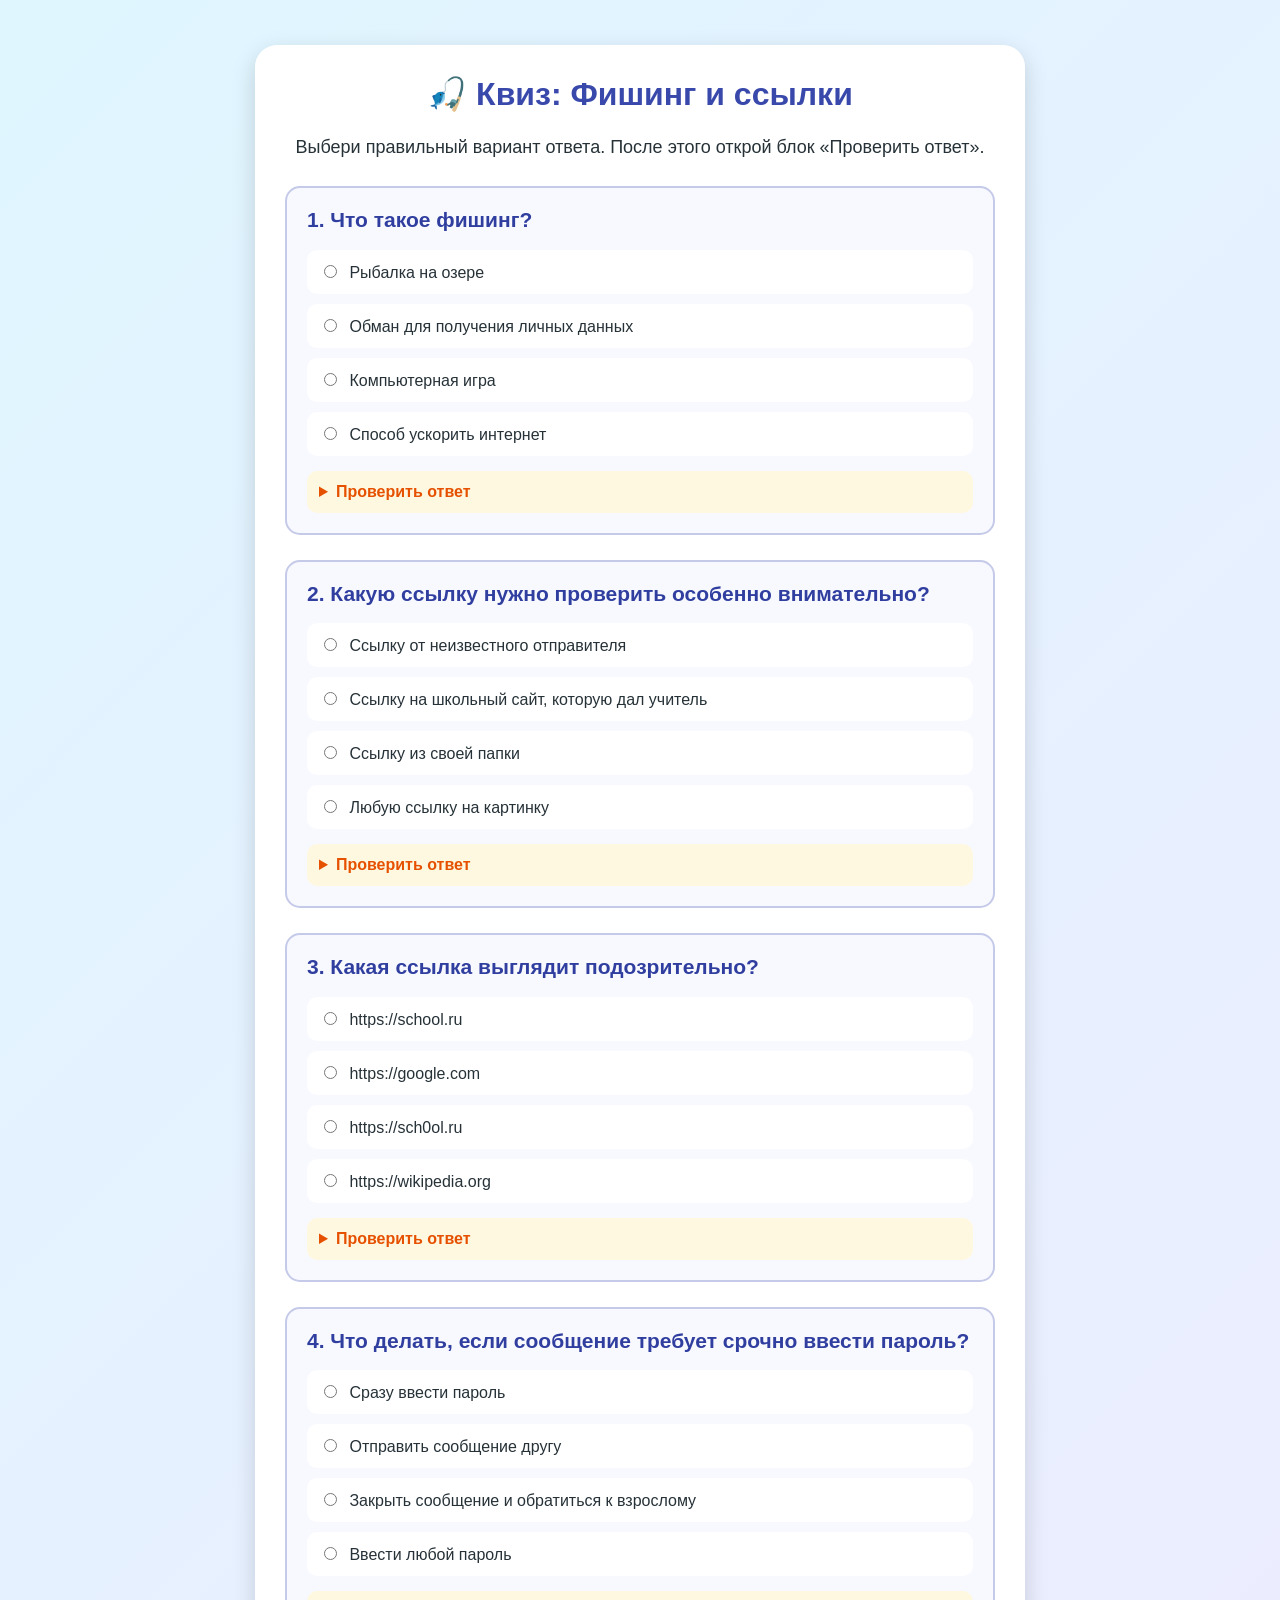
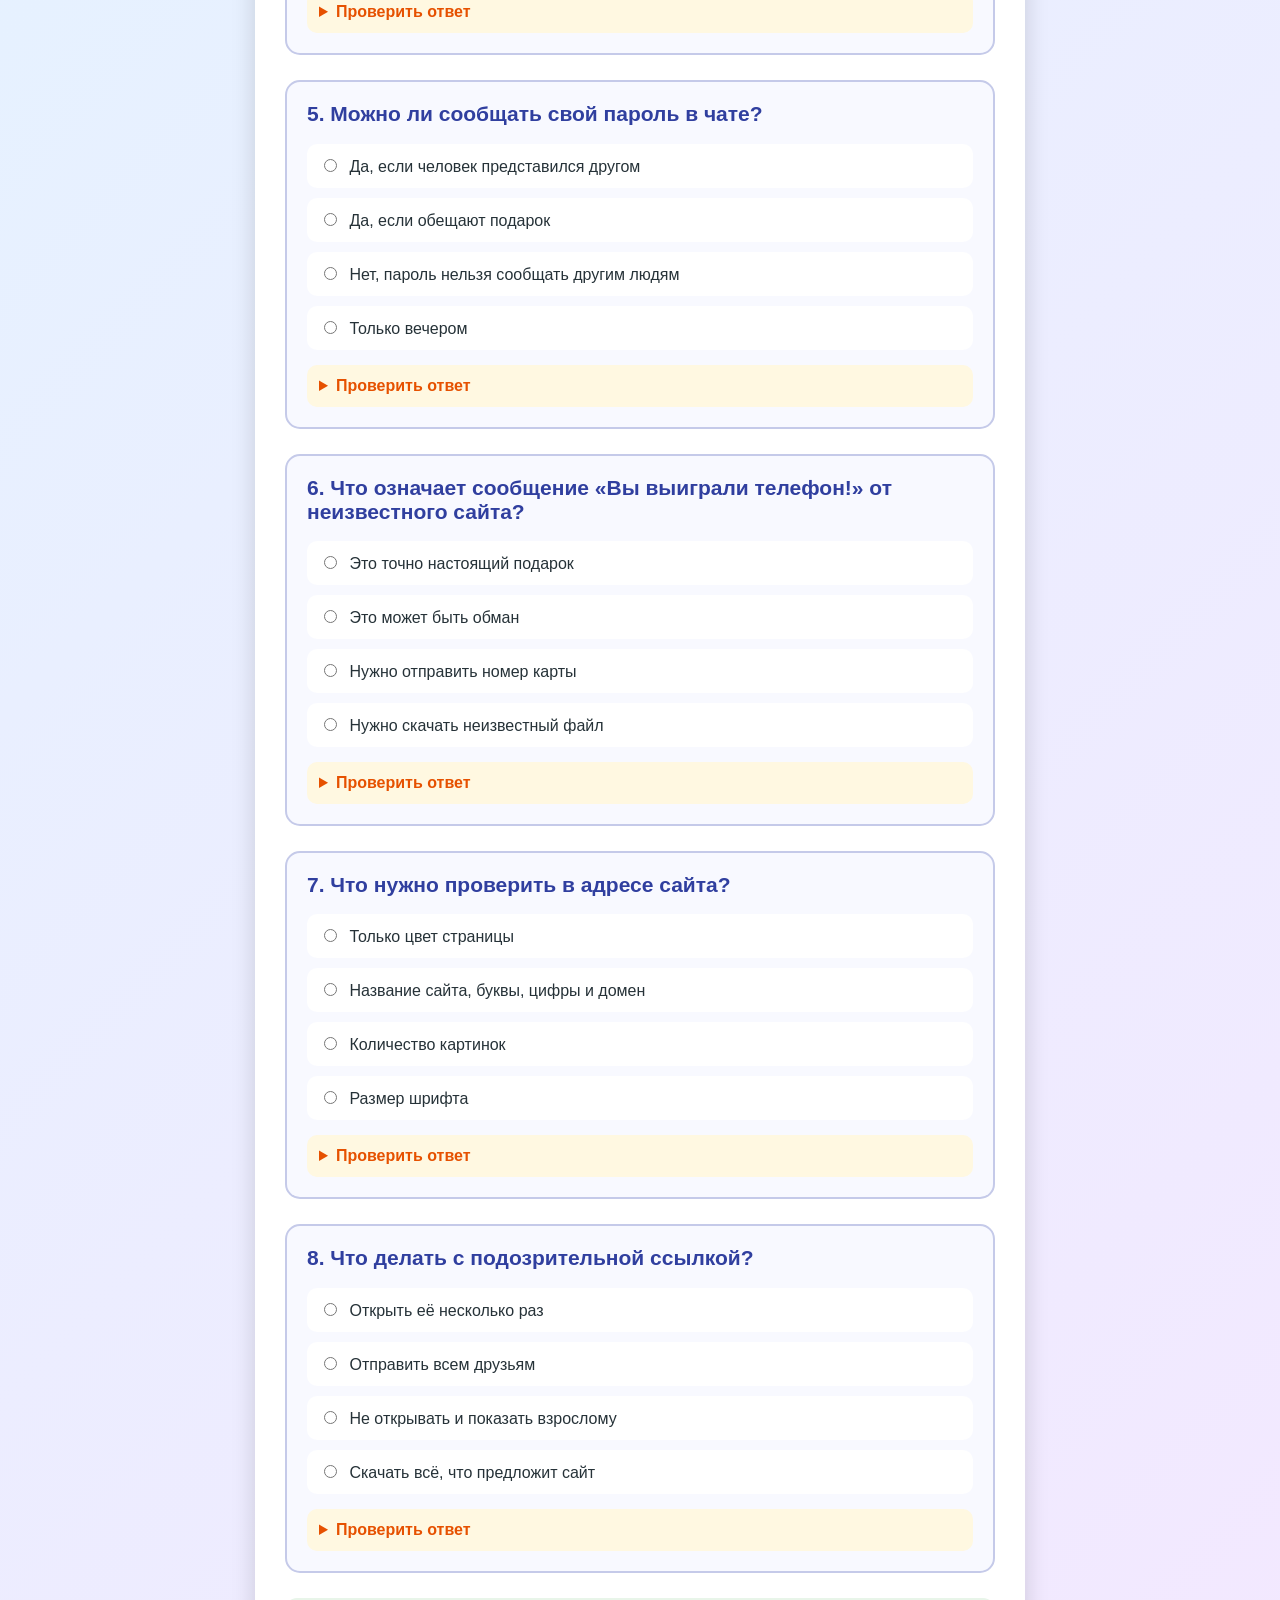
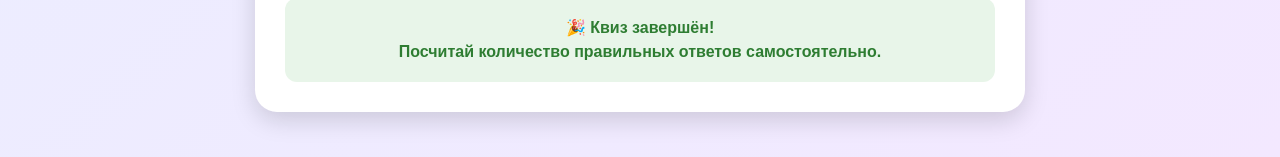
==== commit 40773185: "Add files via upload" ====
--- a/index.html
+++ b/index.html
@@ -4,7 +4,8 @@
 <head>
     <meta charset="UTF-8">
     <meta name="viewport" content="width=device-width, initial-scale=1.0">
-    <title>Квиз об антивирусах</title>
+
+    <title>Квиз: Фишинг и подозрительные ссылки</title>
 
     <style>
         * {
@@ -13,184 +14,116 @@
 
         body {
             margin: 0;
-            min-height: 100vh;
             font-family: Arial, sans-serif;
             background: linear-gradient(135deg, #dff6ff, #f3e8ff);
             color: #263238;
         }
 
         .container {
-            width: 100%;
-            max-width: 850px;
-            margin: 0 auto;
-            padding: 25px 15px;
-        }
-
-        .quiz-card {
-            background: #ffffff;
-            border-radius: 24px;
+            max-width: 800px;
+            margin: 30px auto;
+            padding: 15px;
+        }
+
+        .quiz {
             padding: 30px;
-            box-shadow: 0 8px 25px rgba(0, 0, 0, 0.12);
+            border-radius: 22px;
+            background: white;
+            box-shadow: 0 8px 25px rgba(0, 0, 0, 0.15);
         }
 
         h1 {
             margin-top: 0;
             color: #3949ab;
             text-align: center;
-            font-size: 34px;
-        }
-
-        .intro {
+        }
+
+        .description {
             text-align: center;
             font-size: 18px;
             line-height: 1.5;
         }
 
-        .progress {
-            height: 16px;
-            margin: 22px 0 12px;
-            background: #e0e0e0;
+        .question {
+            margin-top: 25px;
+            padding: 20px;
+            border: 2px solid #c5cae9;
+            border-radius: 15px;
+            background: #f8f9ff;
+        }
+
+        .question h2 {
+            margin-top: 0;
+            color: #303f9f;
+            font-size: 21px;
+        }
+
+        .answer {
+            display: block;
+            margin: 10px 0;
+            padding: 12px;
             border-radius: 10px;
-            overflow: hidden;
-        }
-
-        .progress-bar {
-            width: 0%;
-            height: 100%;
-            background: #43a047;
-            transition: width 0.3s ease;
-        }
-
-        .score-counter {
-            margin: 15px 0 25px;
+            background: white;
+            cursor: pointer;
+            transition: 0.2s;
+        }
+
+        .answer:hover {
+            background: #e8eaf6;
+        }
+
+        .answer input {
+            margin-right: 8px;
+        }
+
+        details {
+            margin-top: 15px;
             padding: 12px;
+            border-radius: 10px;
+            background: #fff8e1;
+        }
+
+        summary {
+            color: #e65100;
+            font-weight: bold;
+            cursor: pointer;
+        }
+
+        .correct-answer {
+            margin-top: 10px;
+            color: #2e7d32;
+            line-height: 1.5;
+        }
+
+        .finish {
+            margin-top: 25px;
+            padding: 18px;
             border-radius: 12px;
             background: #e8f5e9;
             color: #2e7d32;
             text-align: center;
-            font-size: 19px;
             font-weight: bold;
-        }
-
-        .question-number {
-            margin-bottom: 10px;
-            color: #757575;
-            font-size: 16px;
-        }
-
-        .question {
-            margin-bottom: 24px;
-            font-size: 25px;
-            font-weight: bold;
-            line-height: 1.35;
-        }
-
-        .answers {
-            display: grid;
-            gap: 12px;
-        }
-
-        .answer {
-            width: 100%;
-            padding: 15px;
-            border: 2px solid #c5cae9;
-            border-radius: 14px;
-            background: #f8f9ff;
-            color: #263238;
-            font-size: 17px;
-            text-align: left;
-            cursor: pointer;
-            transition: 0.2s;
-        }
-
-        .answer:hover {
-            background: #e8eaf6;
-            transform: translateY(-2px);
-        }
-
-        .answer:disabled {
-            cursor: default;
-            transform: none;
-        }
-
-        .answer.correct {
-            border-color: #43a047;
-            background: #c8e6c9;
-        }
-
-        .answer.wrong {
-            border-color: #e53935;
-            background: #ffcdd2;
-        }
-
-        .explanation {
-            display: none;
-            margin-top: 20px;
-            padding: 15px;
-            border-left: 5px solid #ffb300;
-            border-radius: 8px;
-            background: #fff8e1;
             line-height: 1.5;
         }
 
-        .next-button,
-        .restart-button {
-            display: none;
-            margin: 25px auto 0;
-            padding: 14px 28px;
-            border: none;
-            border-radius: 12px;
-            background: #3949ab;
-            color: white;
-            font-size: 17px;
-            cursor: pointer;
-        }
-
-        .next-button:hover,
-        .restart-button:hover {
-            background: #283593;
-        }
-
-        .result {
-            display: none;
-            text-align: center;
-        }
-
-        .result h2 {
-            color: #3949ab;
-            font-size: 30px;
-        }
-
-        .emoji {
-            font-size: 64px;
-        }
-
-        .score {
-            color: #2e7d32;
-            font-size: 25px;
-            font-weight: bold;
-        }
-
-        #resultText {
-            font-size: 18px;
-            line-height: 1.5;
+        code {
+            padding: 3px 6px;
+            border-radius: 5px;
+            background: #eeeeee;
+            color: #c62828;
         }
 
         @media (max-width: 600px) {
-            .quiz-card {
-                padding: 20px;
+            .quiz {
+                padding: 18px;
             }
 
             h1 {
                 font-size: 27px;
             }
 
-            .question {
-                font-size: 21px;
-            }
-
-            .answer {
-                font-size: 16px;
+            .question h2 {
+                font-size: 19px;
             }
         }
 
@@ -200,447 +133,290 @@
 <body>
 
     <div class="container">
-        <div class="quiz-card">
-
-            <div id="quizScreen">
-                <h1>🛡️ Квиз об антивирусах</h1>
-
-                <p class="intro">
-                    Проверь, насколько хорошо ты знаешь правила защиты
-                    компьютера и смартфона от вредных программ!
-                </p>
-
-                <div class="progress">
-                    <div class="progress-bar" id="progressBar"></div>
-                </div>
-
-                <div class="score-counter">
-                    ✅ Правильных ответов:
-                    <span id="currentScore">0</span>
-                    из 20
-                </div>
-
-                <div class="question-number" id="questionNumber"></div>
-                <div class="question" id="question"></div>
-
-                <div class="answers" id="answers"></div>
-
-                <div class="explanation" id="explanation"></div>
-
-                <button class="next-button" id="nextButton">
-                    Следующий вопрос
-                </button>
+        <main class="quiz">
+
+            <h1>🎣 Квиз: Фишинг и ссылки</h1>
+
+            <p class="description">
+                Выбери правильный вариант ответа.
+                После этого открой блок «Проверить ответ».
+            </p>
+
+            <!-- Вопрос 1 -->
+            <section class="question">
+                <h2>1. Что такое фишинг?</h2>
+
+                <label class="answer">
+                    <input type="radio" name="question1">
+                    Рыбалка на озере
+                </label>
+
+                <label class="answer">
+                    <input type="radio" name="question1">
+                    Обман для получения личных данных
+                </label>
+
+                <label class="answer">
+                    <input type="radio" name="question1">
+                    Компьютерная игра
+                </label>
+
+                <label class="answer">
+                    <input type="radio" name="question1">
+                    Способ ускорить интернет
+                </label>
+
+                <details>
+                    <summary>Проверить ответ</summary>
+                    <p class="correct-answer">
+                        ✅ Правильный ответ: обман для получения личных данных.
+                        Например, мошенник может пытаться узнать пароль.
+                    </p>
+                </details>
+            </section>
+
+            <!-- Вопрос 2 -->
+            <section class="question">
+                <h2>2. Какую ссылку нужно проверить особенно внимательно?</h2>
+
+                <label class="answer">
+                    <input type="radio" name="question2">
+                    Ссылку от неизвестного отправителя
+                </label>
+
+                <label class="answer">
+                    <input type="radio" name="question2">
+                    Ссылку на школьный сайт, которую дал учитель
+                </label>
+
+                <label class="answer">
+                    <input type="radio" name="question2">
+                    Ссылку из своей папки
+                </label>
+
+                <label class="answer">
+                    <input type="radio" name="question2">
+                    Любую ссылку на картинку
+                </label>
+
+                <details>
+                    <summary>Проверить ответ</summary>
+                    <p class="correct-answer">
+                        ✅ Правильный ответ: ссылку от неизвестного отправителя.
+                        Не переходи по ней сразу и покажи её взрослому.
+                    </p>
+                </details>
+            </section>
+
+            <!-- Вопрос 3 -->
+            <section class="question">
+                <h2>3. Какая ссылка выглядит подозрительно?</h2>
+
+                <label class="answer">
+                    <input type="radio" name="question3">
+                    https://school.ru
+                </label>
+
+                <label class="answer">
+                    <input type="radio" name="question3">
+                    https://google.com
+                </label>
+
+                <label class="answer">
+                    <input type="radio" name="question3">
+                    https://sch0ol.ru
+                </label>
+
+                <label class="answer">
+                    <input type="radio" name="question3">
+                    https://wikipedia.org
+                </label>
+
+                <details>
+                    <summary>Проверить ответ</summary>
+                    <p class="correct-answer">
+                        ✅ Правильный ответ: https://sch0ol.ru.
+                        В адресе буква «o» заменена цифрой «0».
+                        Такие подмены могут использовать мошенники.
+                    </p>
+                </details>
+            </section>
+
+            <!-- Вопрос 4 -->
+            <section class="question">
+                <h2>4. Что делать, если сообщение требует срочно ввести пароль?</h2>
+
+                <label class="answer">
+                    <input type="radio" name="question4">
+                    Сразу ввести пароль
+                </label>
+
+                <label class="answer">
+                    <input type="radio" name="question4">
+                    Отправить сообщение другу
+                </label>
+
+                <label class="answer">
+                    <input type="radio" name="question4">
+                    Закрыть сообщение и обратиться к взрослому
+                </label>
+
+                <label class="answer">
+                    <input type="radio" name="question4">
+                    Ввести любой пароль
+                </label>
+
+                <details>
+                    <summary>Проверить ответ</summary>
+                    <p class="correct-answer">
+                        ✅ Правильный ответ: закрыть сообщение и обратиться к взрослому.
+                        Слова «срочно» и «немедленно» часто используются,
+                        чтобы человек начал действовать не подумав.
+                    </p>
+                </details>
+            </section>
+
+            <!-- Вопрос 5 -->
+            <section class="question">
+                <h2>5. Можно ли сообщать свой пароль в чате?</h2>
+
+                <label class="answer">
+                    <input type="radio" name="question5">
+                    Да, если человек представился другом
+                </label>
+
+                <label class="answer">
+                    <input type="radio" name="question5">
+                    Да, если обещают подарок
+                </label>
+
+                <label class="answer">
+                    <input type="radio" name="question5">
+                    Нет, пароль нельзя сообщать другим людям
+                </label>
+
+                <label class="answer">
+                    <input type="radio" name="question5">
+                    Только вечером
+                </label>
+
+                <details>
+                    <summary>Проверить ответ</summary>
+                    <p class="correct-answer">
+                        ✅ Правильный ответ: нет, пароль нельзя сообщать другим людям.
+                        Если кто-то просит пароль, нужно рассказать взрослому.
+                    </p>
+                </details>
+            </section>
+
+            <!-- Вопрос 6 -->
+            <section class="question">
+                <h2>6. Что означает сообщение «Вы выиграли телефон!» от неизвестного сайта?</h2>
+
+                <label class="answer">
+                    <input type="radio" name="question6">
+                    Это точно настоящий подарок
+                </label>
+
+                <label class="answer">
+                    <input type="radio" name="question6">
+                    Это может быть обман
+                </label>
+
+                <label class="answer">
+                    <input type="radio" name="question6">
+                    Нужно отправить номер карты
+                </label>
+
+                <label class="answer">
+                    <input type="radio" name="question6">
+                    Нужно скачать неизвестный файл
+                </label>
+
+                <details>
+                    <summary>Проверить ответ</summary>
+                    <p class="correct-answer">
+                        ✅ Правильный ответ: это может быть обман.
+                        Не вводи личные данные и не открывай подозрительные файлы.
+                    </p>
+                </details>
+            </section>
+
+            <!-- Вопрос 7 -->
+            <section class="question">
+                <h2>7. Что нужно проверить в адресе сайта?</h2>
+
+                <label class="answer">
+                    <input type="radio" name="question7">
+                    Только цвет страницы
+                </label>
+
+                <label class="answer">
+                    <input type="radio" name="question7">
+                    Название сайта, буквы, цифры и домен
+                </label>
+
+                <label class="answer">
+                    <input type="radio" name="question7">
+                    Количество картинок
+                </label>
+
+                <label class="answer">
+                    <input type="radio" name="question7">
+                    Размер шрифта
+                </label>
+
+                <details>
+                    <summary>Проверить ответ</summary>
+                    <p class="correct-answer">
+                        ✅ Правильный ответ: название сайта, буквы, цифры и домен.
+                        В поддельном адресе могут быть лишние символы или заменённые буквы.
+                    </p>
+                </details>
+            </section>
+
+            <!-- Вопрос 8 -->
+            <section class="question">
+                <h2>8. Что делать с подозрительной ссылкой?</h2>
+
+                <label class="answer">
+                    <input type="radio" name="question8">
+                    Открыть её несколько раз
+                </label>
+
+                <label class="answer">
+                    <input type="radio" name="question8">
+                    Отправить всем друзьям
+                </label>
+
+                <label class="answer">
+                    <input type="radio" name="question8">
+                    Не открывать и показать взрослому
+                </label>
+
+                <label class="answer">
+                    <input type="radio" name="question8">
+                    Скачать всё, что предложит сайт
+                </label>
+
+                <details>
+                    <summary>Проверить ответ</summary>
+                    <p class="correct-answer">
+                        ✅ Правильный ответ: не открывать и показать взрослому.
+                    </p>
+                </details>
+            </section>
+
+            <div class="finish">
+                🎉 Квиз завершён!<br>
+                Посчитай количество правильных ответов самостоятельно.
             </div>
 
-            <div class="result" id="resultScreen">
-                <div class="emoji" id="resultEmoji">🎉</div>
-
-                <h2>Квиз завершён!</h2>
-
-                <p class="score" id="score"></p>
-
-                <p id="resultText"></p>
-
-                <button class="restart-button" id="restartButton">
-                    Пройти ещё раз
-                </button>
-            </div>
-
-        </div>
+        </main>
     </div>
 
-    <script>
-        const questions = [{
-                question: "Что такое антивирус?",
-                answers: [
-                    "Игра про супергероев",
-                    "Программа для защиты устройства от вредных программ",
-                    "Программа для рисования",
-                    "Музыкальный проигрыватель"
-                ],
-                correct: 1,
-                explanation: "Антивирус помогает находить, блокировать и удалять вредные программы."
-            },
-
-            {
-                question: "Что может сделать компьютерный вирус?",
-                answers: [
-                    "Помочь зарядить компьютер",
-                    "Ускорить интернет",
-                    "Повредить файлы или украсть данные",
-                    "Напечатать домашнее задание сам"
-                ],
-                correct: 2,
-                explanation: "Вирус может повредить файлы, украсть информацию или мешать работе устройства."
-            },
-
-            {
-                question: "Почему важно обновлять антивирус?",
-                answers: [
-                    "Чтобы он знал о новых вредных программах",
-                    "Чтобы экран стал ярче",
-                    "Чтобы компьютер изменил цвет",
-                    "Чтобы клавиатура стала громче"
-                ],
-                correct: 0,
-                explanation: "Обновления помогают антивирусу распознавать новые угрозы."
-            },
-
-            {
-                question: "Что нужно сделать, если антивирус нашёл угрозу?",
-                answers: [
-                    "Нажать на все кнопки подряд",
-                    "Попросить взрослого и следовать рекомендациям антивируса",
-                    "Выключить звук",
-                    "Отправить угрозу другу"
-                ],
-                correct: 1,
-                explanation: "Лучше не рисковать: сообщи взрослому и выполни безопасные рекомендации программы."
-            },
-
-            {
-                question: "Что такое вредоносная программа?",
-                answers: [
-                    "Программа, созданная для причинения вреда",
-                    "Любая программа для учёбы",
-                    "Калькулятор",
-                    "Электронная книга"
-                ],
-                correct: 0,
-                explanation: "Вредоносные программы могут повреждать устройство или красть личные данные."
-            },
-
-            {
-                question: "Какой файл опаснее открывать без проверки?",
-                answers: [
-                    "Файл от неизвестного отправителя",
-                    "Домашнее задание от учителя",
-                    "Фотографию из своей папки",
-                    "Файл, который создал ты сам"
-                ],
-                correct: 0,
-                explanation: "Неизвестные файлы могут содержать вредоносные программы."
-            },
-
-            {
-                question: "Можно ли скачивать программы с неизвестных сайтов?",
-                answers: [
-                    "Да, всегда",
-                    "Только ночью",
-                    "Лучше не делать этого",
-                    "Только если сайт яркий"
-                ],
-                correct: 2,
-                explanation: "Скачивай программы с официальных сайтов или магазинов приложений."
-            },
-
-            {
-                question: "Что такое фишинг?",
-                answers: [
-                    "Рыбалка в компьютерной игре",
-                    "Обман, чтобы получить личные данные",
-                    "Способ ускорить компьютер",
-                    "Вид антивируса"
-                ],
-                correct: 1,
-                explanation: "Фишинг — это попытка обманом узнать пароль, номер карты или другие данные."
-            },
-
-            {
-                question: "Какой пароль считается более надёжным?",
-                answers: [
-                    "123456",
-                    "qwerty",
-                    "Имя домашнего питомца",
-                    "Длинный пароль с буквами, цифрами и символами"
-                ],
-                correct: 3,
-                explanation: "Длинные и сложные пароли труднее подобрать."
-            },
-
-            {
-                question: "Можно ли сообщать свой пароль незнакомцу в интернете?",
-                answers: [
-                    "Да, если он вежливый",
-                    "Да, если он обещает подарок",
-                    "Нет",
-                    "Только утром"
-                ],
-                correct: 2,
-                explanation: "Пароль нельзя сообщать незнакомцам, даже если они обещают подарок или пугают."
-            },
-
-            {
-                question: "Что нужно сделать перед подключением флешки к компьютеру?",
-                answers: [
-                    "Проверить её антивирусом",
-                    "Положить её на стол",
-                    "Покрутить её в руке",
-                    "Ничего"
-                ],
-                correct: 0,
-                explanation: "Флешка может содержать вредные файлы, поэтому её желательно проверить."
-            },
-
-            {
-                question: "Что означает значок замка возле адреса сайта?",
-                answers: [
-                    "Сайт принадлежит замку",
-                    "Соединение с сайтом защищено",
-                    "На сайте можно найти игры",
-                    "Компьютер заблокирован"
-                ],
-                correct: 1,
-                explanation: "Замок обычно показывает, что соединение с сайтом защищено. Но адрес сайта всё равно нужно проверять."
-            },
-
-            {
-                question: "Нужно ли устанавливать два или три антивируса одновременно?",
-                answers: [
-                    "Да, чем больше, тем лучше",
-                    "Обычно нет, это может мешать работе устройства",
-                    "Только на планшете",
-                    "Только во время игры"
-                ],
-                correct: 1,
-                explanation: "Несколько антивирусов могут конфликтовать. Обычно достаточно одного надёжного решения."
-            },
-
-            {
-                question: "Что делать, если появилось странное окно с просьбой срочно ввести пароль?",
-                answers: [
-                    "Сразу ввести пароль",
-                    "Закрыть окно и обратиться к взрослому",
-                    "Отправить пароль в чат",
-                    "Позвонить по неизвестному номеру"
-                ],
-                correct: 1,
-                explanation: "Срочные требования ввести пароль часто используются мошенниками."
-            },
-
-            {
-                question: "Какие приложения безопаснее устанавливать?",
-                answers: [
-                    "Из официального магазина или сайта разработчика",
-                    "Из любой ссылки в комментариях",
-                    "Из рекламного баннера",
-                    "Из сообщения неизвестного человека"
-                ],
-                correct: 0,
-                explanation: "Официальные источники обычно лучше проверяют приложения."
-            },
-
-            {
-                question: "Что такое резервная копия?",
-                answers: [
-                    "Копия важных файлов на другом носителе",
-                    "Запасная клавиатура",
-                    "Новая компьютерная игра",
-                    "Обои для рабочего стола"
-                ],
-                correct: 0,
-                explanation: "Резервная копия поможет восстановить важные файлы, если они потеряются."
-            },
-
-            {
-                question: "Может ли вредная программа попасть на устройство через ссылку?",
-                answers: [
-                    "Нет, никогда",
-                    "Да, если ссылка ведёт на опасный сайт или файл",
-                    "Только через принтер",
-                    "Только во время зарядки"
-                ],
-                correct: 1,
-                explanation: "Не переходи по подозрительным ссылкам и не скачивай неизвестные файлы."
-            },
-
-            {
-                question: "Что делать, если компьютер начал странно работать после установки программы?",
-                answers: [
-                    "Продолжить устанавливать ещё программы",
-                    "Сообщить взрослому и проверить устройство",
-                    "Удалить все фотографии",
-                    "Игнорировать проблему"
-                ],
-                correct: 1,
-                explanation: "Странная работа устройства может быть признаком проблемы или вредной программы."
-            },
-
-            {
-                question: "Что нужно делать с операционной системой и приложениями?",
-                answers: [
-                    "Никогда не обновлять",
-                    "Обновлять, когда доступны безопасные обновления",
-                    "Удалять после каждого запуска",
-                    "Менять каждый день"
-                ],
-                correct: 1,
-                explanation: "Обновления исправляют ошибки и закрывают уязвимости."
-            },
-
-            {
-                question: "Главное правило компьютерной безопасности — это...",
-                answers: [
-                    "Никому не доверять и ничего не включать",
-                    "Думать перед тем, как открыть ссылку, файл или установить программу",
-                    "Использовать только игры",
-                    "Ставить как можно больше программ"
-                ],
-                correct: 1,
-                explanation: "Внимательность — одна из самых важных защит от вредных программ."
-            }
-        ];
-
-        let currentQuestion = 0;
-        let score = 0;
-        let answered = false;
-
-        const quizScreen = document.getElementById("quizScreen");
-        const resultScreen = document.getElementById("resultScreen");
-
-        const questionNumber = document.getElementById("questionNumber");
-        const questionElement = document.getElementById("question");
-        const answersElement = document.getElementById("answers");
-        const explanationElement = document.getElementById("explanation");
-
-        const nextButton = document.getElementById("nextButton");
-        const restartButton = document.getElementById("restartButton");
-
-        const progressBar = document.getElementById("progressBar");
-        const currentScore = document.getElementById("currentScore");
-
-        const scoreElement = document.getElementById("score");
-        const resultText = document.getElementById("resultText");
-        const resultEmoji = document.getElementById("resultEmoji");
-
-
-        function showQuestion() {
-            answered = false;
-
-            const current = questions[currentQuestion];
-
-            questionNumber.textContent =
-                `Вопрос ${currentQuestion + 1} из ${questions.length}`;
-
-            questionElement.textContent = current.question;
-
-            answersElement.innerHTML = "";
-            explanationElement.style.display = "none";
-            nextButton.style.display = "none";
-
-            const progress = (currentQuestion / questions.length) * 100;
-            progressBar.style.width = progress + "%";
-
-            current.answers.forEach((answer, index) => {
-                const button = document.createElement("button");
-
-                button.className = "answer";
-                button.textContent = answer;
-
-                button.addEventListener("click", function() {
-                    checkAnswer(index, button);
-                });
-
-                answersElement.appendChild(button);
-            });
-        }
-
-
-        function checkAnswer(selectedIndex, selectedButton) {
-            if (answered) {
-                return;
-            }
-
-            answered = true;
-
-            const current = questions[currentQuestion];
-            const allButtons = document.querySelectorAll(".answer");
-
-            allButtons.forEach(function(button) {
-                button.disabled = true;
-            });
-
-            if (selectedIndex === current.correct) {
-                score++;
-                currentScore.textContent = score;
-                selectedButton.classList.add("correct");
-            } else {
-                selectedButton.classList.add("wrong");
-                allButtons[current.correct].classList.add("correct");
-            }
-
-            explanationElement.textContent = current.explanation;
-            explanationElement.style.display = "block";
-
-            nextButton.style.display = "block";
-
-            if (currentQuestion === questions.length - 1) {
-                nextButton.textContent = "Показать результат";
-            } else {
-                nextButton.textContent = "Следующий вопрос";
-            }
-        }
-
-
-        function showResult() {
-            quizScreen.style.display = "none";
-            resultScreen.style.display = "block";
-
-            progressBar.style.width = "100%";
-
-            scoreElement.textContent =
-                `Твой результат: ${score} из ${questions.length}`;
-
-            if (score === 20) {
-                resultEmoji.textContent = "🏆";
-                resultText.textContent =
-                    "Отлично! Ты настоящий эксперт по компьютерной безопасности!";
-            } else if (score >= 15) {
-                resultEmoji.textContent = "🌟";
-                resultText.textContent =
-                    "Очень хороший результат! Ты хорошо знаешь правила безопасности.";
-            } else if (score >= 10) {
-                resultEmoji.textContent = "👍";
-                resultText.textContent =
-                    "Неплохо! Повтори правила и попробуй пройти квиз ещё раз.";
-            } else {
-                resultEmoji.textContent = "📚";
-                resultText.textContent =
-                    "Не расстраивайся! Изучи правила безопасности и попробуй снова.";
-            }
-
-            restartButton.style.display = "inline-block";
-        }
-
-
-        nextButton.addEventListener("click", function() {
-            currentQuestion++;
-
-            if (currentQuestion < questions.length) {
-                showQuestion();
-            } else {
-                showResult();
-            }
-        });
-
-
-        restartButton.addEventListener("click", function() {
-            currentQuestion = 0;
-            score = 0;
-
-            currentScore.textContent = "0";
-
-            resultScreen.style.display = "none";
-            quizScreen.style.display = "block";
-
-            showQuestion();
-        });
-
-
-        showQuestion();
-
-    </script>
-
 </body>
 
 </html>
+
+</html>
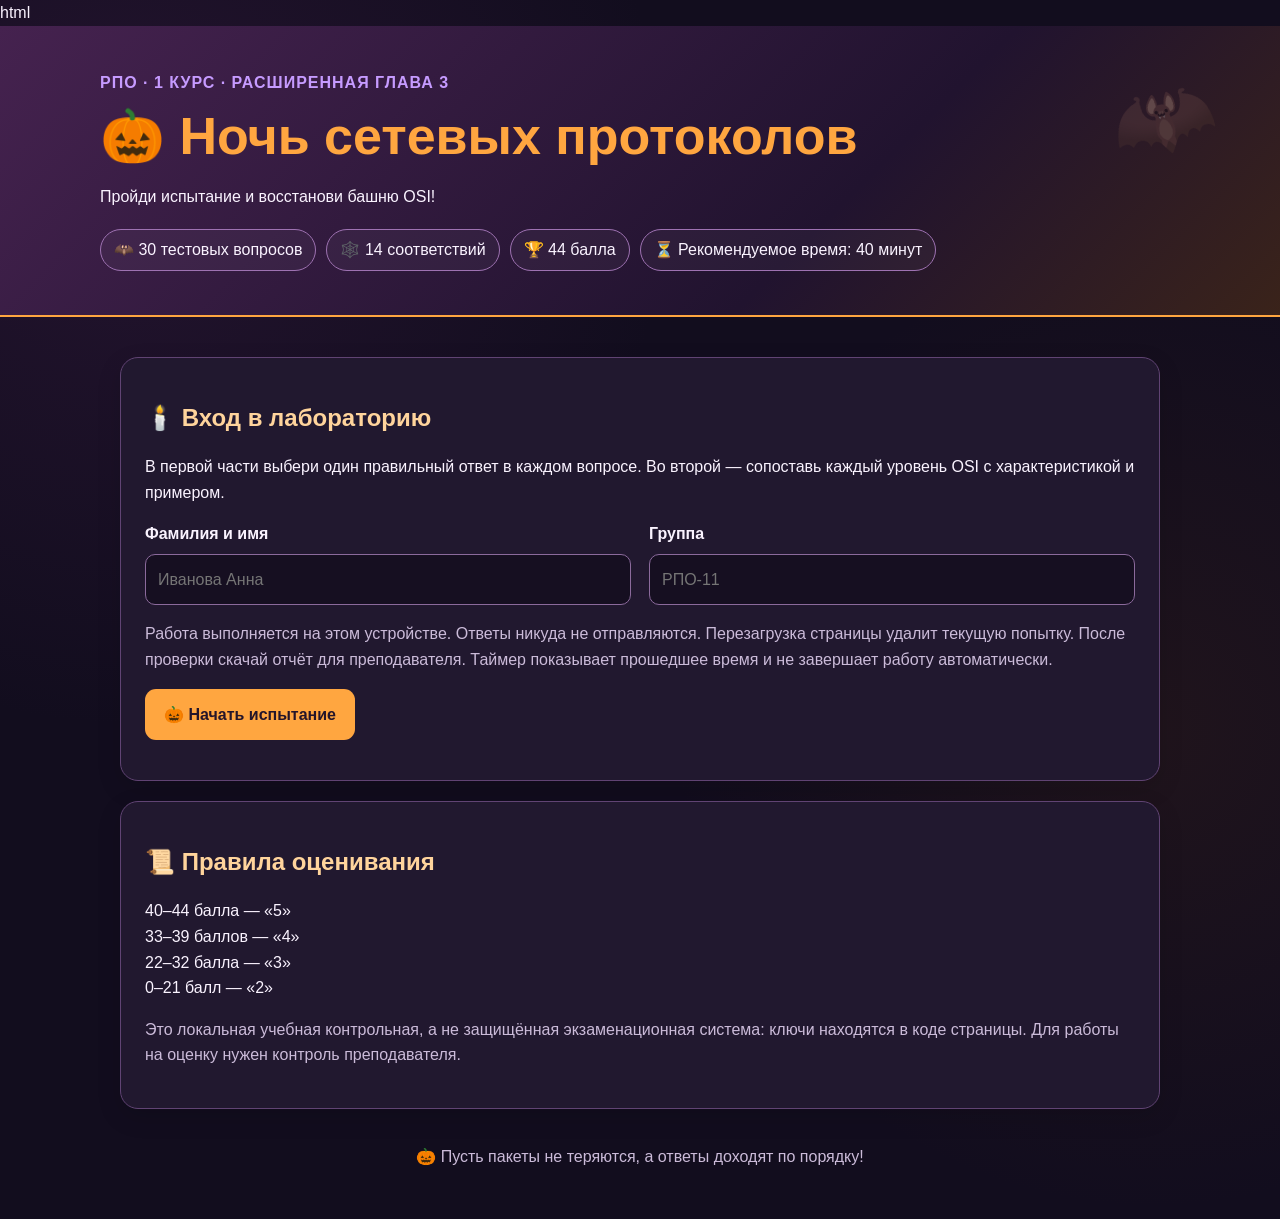
==== commit df125963: "Add files via upload" ====
--- a/index.html
+++ b/index.html
@@ -1,129 +1,434 @@
+html
 <!DOCTYPE html>
 <html lang="ru">
 
 <head>
     <meta charset="UTF-8">
-    <meta name="viewport" content="width=device-width, initial-scale=1.0">
-
-    <title>Квиз: Фишинг и подозрительные ссылки</title>
+    <meta name="viewport" content="width=device-width, initial-scale=1">
+    <title>Ночь сетевых протоколов</title>
 
     <style>
+        :root {
+            --background: #120d1e;
+            --card: #21182f;
+            --card-light: #30213f;
+            --text: #faf3ff;
+            --muted: #cbbbd9;
+            --orange: #ffa640;
+            --purple: #c69bff;
+            --border: #604373;
+            --green: #73dfa8;
+            --red: #ff9393;
+        }
+
         * {
             box-sizing: border-box;
         }
 
         body {
             margin: 0;
+            background:
+                radial-gradient(circle at 10% 15%, #45204e55, transparent 35%),
+                radial-gradient(circle at 90% 60%, #56301433, transparent 35%),
+                var(--background);
+            color: var(--text);
             font-family: Arial, sans-serif;
-            background: linear-gradient(135deg, #dff6ff, #f3e8ff);
-            color: #263238;
+            line-height: 1.6;
+        }
+
+        button,
+        input,
+        select {
+            font: inherit;
+        }
+
+        button,
+        input,
+        select,
+        a {
+            -webkit-tap-highlight-color: transparent;
+        }
+
+        button:focus-visible,
+        input:focus-visible,
+        select:focus-visible {
+            outline: 3px solid var(--purple);
+            outline-offset: 4px;
+        }
+
+        header {
+            position: relative;
+            overflow: hidden;
+            padding: 44px 20px;
+            background: linear-gradient(135deg, #45224f, #21132f 65%, #3a231a);
+            border-bottom: 2px solid var(--orange);
+        }
+
+        header::after {
+            content: "🦇";
+            position: absolute;
+            right: 5%;
+            top: 25px;
+            font-size: 85px;
+            opacity: 0.25;
+            transform: rotate(-15deg);
+            pointer-events: none;
         }
 
         .container {
-            max-width: 800px;
-            margin: 30px auto;
-            padding: 15px;
-        }
-
-        .quiz {
-            padding: 30px;
-            border-radius: 22px;
-            background: white;
-            box-shadow: 0 8px 25px rgba(0, 0, 0, 0.15);
+            width: min(1080px, 100%);
+            margin: 0 auto;
+        }
+
+        main {
+            padding: 20px;
         }
 
         h1 {
-            margin-top: 0;
-            color: #3949ab;
-            text-align: center;
-        }
-
-        .description {
-            text-align: center;
+            margin: 10px 0;
+            color: var(--orange);
+            font-size: clamp(30px, 5vw, 52px);
+            line-height: 1.2;
+        }
+
+        h2,
+        h3,
+        legend {
+            color: #ffd49c;
+        }
+
+        h2 {
+            line-height: 1.35;
+        }
+
+        .eyebrow {
+            color: var(--purple);
+            font-weight: bold;
+            letter-spacing: 1px;
+            text-transform: uppercase;
+        }
+
+        .badges {
+            display: flex;
+            flex-wrap: wrap;
+            gap: 10px;
+            margin-top: 20px;
+        }
+
+        .badge {
+            padding: 7px 13px;
+            border: 1px solid #9e72b2;
+            border-radius: 30px;
+            background: #ffffff09;
+        }
+
+        .card,
+        fieldset {
+            margin: 20px 0;
+            padding: 24px;
+            border: 1px solid var(--border);
+            border-radius: 18px;
+            background: var(--card);
+            box-shadow: 0 8px 24px #00000020;
+            min-width: 0;
+        }
+
+        fieldset {
+            transition: border-color 0.2s;
+        }
+
+        legend {
+            max-width: 100%;
+            padding: 0 8px;
+            font-weight: bold;
             font-size: 18px;
             line-height: 1.5;
         }
 
-        .question {
-            margin-top: 25px;
-            padding: 20px;
-            border: 2px solid #c5cae9;
-            border-radius: 15px;
-            background: #f8f9ff;
-        }
-
-        .question h2 {
-            margin-top: 0;
-            color: #303f9f;
-            font-size: 21px;
-        }
-
-        .answer {
+        .row {
+            display: grid;
+            grid-template-columns: 1fr 1fr;
+            gap: 18px;
+        }
+
+        .field-label {
             display: block;
-            margin: 10px 0;
+            margin-bottom: 7px;
+            font-weight: bold;
+        }
+
+        input[type="text"],
+        select {
+            width: 100%;
             padding: 12px;
+            border: 1px solid #8b6a9c;
             border-radius: 10px;
-            background: white;
+            background: #160f21;
+            color: var(--text);
+        }
+
+        input:disabled,
+        select:disabled {
+            opacity: 0.85;
+        }
+
+        .option {
+            display: flex;
+            align-items: flex-start;
+            gap: 10px;
+            margin: 9px 0;
+            padding: 13px;
+            border: 2px solid transparent;
+            border-radius: 11px;
+            background: var(--card-light);
             cursor: pointer;
-            transition: 0.2s;
-        }
-
-        .answer:hover {
-            background: #e8eaf6;
-        }
-
-        .answer input {
-            margin-right: 8px;
-        }
-
-        details {
-            margin-top: 15px;
-            padding: 12px;
-            border-radius: 10px;
-            background: #fff8e1;
-        }
-
-        summary {
-            color: #e65100;
+        }
+
+        .option:hover {
+            background: #402a51;
+        }
+
+        .option:has(input:checked) {
+            border-color: var(--orange);
+            background: #493047;
+        }
+
+        .option input {
+            flex-shrink: 0;
+            margin-top: 6px;
+            accent-color: var(--orange);
+        }
+
+        button {
+            padding: 13px 19px;
+            border: 0;
+            border-radius: 11px;
+            background: var(--orange);
+            color: #24152a;
             font-weight: bold;
             cursor: pointer;
         }
 
-        .correct-answer {
+        button:hover:not(:disabled) {
+            filter: brightness(1.08);
+        }
+
+        button:disabled {
+            opacity: 0.5;
+            cursor: default;
+        }
+
+        .secondary {
+            background: var(--purple);
+        }
+
+        .actions {
+            display: flex;
+            flex-wrap: wrap;
+            gap: 12px;
+            margin: 18px 0;
+        }
+
+        .muted {
+            color: var(--muted);
+        }
+
+        .notice {
+            color: #ffd49c;
+        }
+
+        .sticky {
+            position: sticky;
+            top: 0;
+            z-index: 5;
+            padding: 14px;
+            border: 1px solid var(--border);
+            border-radius: 0 0 12px 12px;
+            background: #160f24f5;
+            backdrop-filter: blur(8px);
+        }
+
+        .status-row {
+            display: flex;
+            justify-content: space-between;
+            flex-wrap: wrap;
+            gap: 10px;
+        }
+
+        progress {
+            display: block;
+            width: 100%;
+            height: 12px;
             margin-top: 10px;
-            color: #2e7d32;
-            line-height: 1.5;
-        }
-
-        .finish {
-            margin-top: 25px;
+            accent-color: var(--orange);
+        }
+
+        .match-row {
+            margin: 14px 0;
             padding: 18px;
+            border: 1px solid var(--border);
             border-radius: 12px;
-            background: #e8f5e9;
-            color: #2e7d32;
+            background: #ffffff03;
+        }
+
+        .match-title {
+            margin: 0 0 12px;
+            color: #ffd49c;
+            font-weight: bold;
+            font-size: 18px;
+        }
+
+        .match-fields {
+            display: grid;
+            grid-template-columns: 1fr 1fr;
+            gap: 14px;
+        }
+
+        .correct {
+            border: 2px solid var(--green);
+        }
+
+        .incorrect {
+            border: 2px solid var(--red);
+        }
+
+        .feedback {
+            margin-top: 14px;
+            padding: 13px;
+            border-radius: 10px;
+            background: #121722;
+            color: #e2edff;
+        }
+
+        .feedback p {
+            margin: 5px 0;
+        }
+
+        .result-score {
+            color: var(--orange);
+            font-size: clamp(30px, 6vw, 48px);
+            font-weight: bold;
+            line-height: 1.2;
+        }
+
+        .result-grid {
+            display: grid;
+            grid-template-columns: repeat(3, 1fr);
+            gap: 12px;
+            margin-top: 18px;
+        }
+
+        .result-stat {
+            padding: 16px;
+            border-radius: 12px;
+            background: var(--card-light);
+        }
+
+        .result-stat span {
+            display: block;
+            color: var(--muted);
+            font-size: 14px;
+        }
+
+        .result-stat b {
+            font-size: 22px;
+        }
+
+        #result {
+            scroll-margin-top: 110px;
+        }
+
+        [hidden] {
+            display: none !important;
+        }
+
+        footer {
+            padding: 15px 0 30px;
+            color: var(--muted);
             text-align: center;
-            font-weight: bold;
-            line-height: 1.5;
-        }
-
-        code {
-            padding: 3px 6px;
-            border-radius: 5px;
-            background: #eeeeee;
-            color: #c62828;
-        }
-
-        @media (max-width: 600px) {
-            .quiz {
-                padding: 18px;
-            }
-
-            h1 {
-                font-size: 27px;
-            }
-
-            .question h2 {
-                font-size: 19px;
+        }
+
+        @media (max-width: 650px) {
+            main {
+                padding: 12px;
+            }
+
+            .row,
+            .match-fields,
+            .result-grid {
+                grid-template-columns: 1fr;
+            }
+
+            .card,
+            fieldset {
+                padding: 17px;
+            }
+
+            legend {
+                font-size: 16px;
+            }
+
+            header::after {
+                font-size: 60px;
+            }
+        }
+
+        @media print {
+            body {
+                background: white;
+                color: black;
+                font-size: 11pt;
+            }
+
+            header {
+                padding: 10px 0;
+                border-bottom: 1px solid black;
+                background: white;
+            }
+
+            header::after,
+            .sticky,
+            button,
+            .no-print,
+            footer {
+                display: none !important;
+            }
+
+            h1,
+            h2,
+            h3,
+            legend,
+            .match-title,
+            .result-score,
+            .muted,
+            .eyebrow {
+                color: black;
+            }
+
+            .card,
+            fieldset,
+            .match-row,
+            .result-stat {
+                background: white;
+                color: black;
+                box-shadow: none;
+                break-inside: avoid;
+            }
+
+            .option,
+            .feedback {
+                background: white;
+                color: black;
+            }
+
+            input,
+            select {
+                background: white !important;
+                color: black !important;
+            }
+
+            main {
+                padding: 0;
             }
         }
 
@@ -131,292 +436,996 @@
 </head>
 
 <body>
-
-    <div class="container">
-        <main class="quiz">
-
-            <h1>🎣 Квиз: Фишинг и ссылки</h1>
-
-            <p class="description">
-                Выбери правильный вариант ответа.
-                После этого открой блок «Проверить ответ».
+    <header>
+        <div class="container">
+            <div class="eyebrow">РПО · 1 курс · расширенная глава 3</div>
+            <h1>🎃 Ночь сетевых протоколов</h1>
+            <p>Пройди испытание и восстанови башню OSI!</p>
+
+            <div class="badges">
+                <span class="badge">🦇 30 тестовых вопросов</span>
+                <span class="badge">🕸️ 14 соответствий</span>
+                <span class="badge">🏆 44 балла</span>
+                <span class="badge">⏳ Рекомендуемое время: 40 минут</span>
+            </div>
+        </div>
+    </header>
+
+    <main class="container">
+        <section class="card" id="intro">
+            <h2>🕯️ Вход в лабораторию</h2>
+
+            <p>
+                В первой части выбери один правильный ответ в каждом вопросе.
+                Во второй — сопоставь каждый уровень OSI с характеристикой
+                и примером.
             </p>
 
-            <!-- Вопрос 1 -->
-            <section class="question">
-                <h2>1. Что такое фишинг?</h2>
-
-                <label class="answer">
-                    <input type="radio" name="question1">
-                    Рыбалка на озере
-                </label>
-
-                <label class="answer">
-                    <input type="radio" name="question1">
-                    Обман для получения личных данных
-                </label>
-
-                <label class="answer">
-                    <input type="radio" name="question1">
-                    Компьютерная игра
-                </label>
-
-                <label class="answer">
-                    <input type="radio" name="question1">
-                    Способ ускорить интернет
-                </label>
-
-                <details>
-                    <summary>Проверить ответ</summary>
-                    <p class="correct-answer">
-                        ✅ Правильный ответ: обман для получения личных данных.
-                        Например, мошенник может пытаться узнать пароль.
-                    </p>
-                </details>
+            <div class="row">
+                <div>
+                    <label class="field-label" for="studentName">Фамилия и имя</label>
+                    <input type="text" id="studentName" maxlength="100" autocomplete="off" placeholder="Иванова Анна">
+                </div>
+
+                <div>
+                    <label class="field-label" for="studentGroup">Группа</label>
+                    <input type="text" id="studentGroup" maxlength="40" autocomplete="off" placeholder="РПО-11">
+                </div>
+            </div>
+
+            <p class="muted">
+                Работа выполняется на этом устройстве. Ответы никуда не отправляются.
+                Перезагрузка страницы удалит текущую попытку.
+                После проверки скачай отчёт для преподавателя.
+                Таймер показывает прошедшее время и не завершает работу автоматически.
+            </p>
+
+            <button type="button" id="startButton">🎃 Начать испытание</button>
+            <p id="introNotice" class="notice" role="alert"></p>
+        </section>
+
+        <div id="work" hidden>
+            <div class="sticky">
+                <div class="status-row">
+                    <span id="progressText" aria-live="polite">Заполнено: 0 / 44</span>
+                    <span id="timerText">⏳ 00:00</span>
+                </div>
+
+                <progress id="progressBar" max="44" value="0" aria-label="Прогресс выполнения"></progress>
+            </div>
+
+            <h2>🦇 Часть 1. Протоколы в темноте</h2>
+            <p class="muted">30 вопросов. За каждый правильный ответ — 1 балл.</p>
+
+            <form id="quizForm"></form>
+
+            <section class="card">
+                <h2>🕸️ Часть 2. Собери башню OSI</h2>
+
+                <p>
+                    Для каждого уровня выбери характеристику и пример.
+                    В каждом столбце каждый вариант используется один раз.
+                    За каждое верное соответствие начисляется 1 балл:
+                    всего 14 баллов.
+                </p>
+
+                <p class="muted">
+                    Примеры иллюстрируют функции уровней в учебной модели.
+                    Реальные технологии не всегда укладываются строго в один уровень.
+                </p>
+
+                <div id="matchingContainer"></div>
+                <p id="matchingNotice" class="notice" aria-live="polite"></p>
             </section>
 
-            <!-- Вопрос 2 -->
-            <section class="question">
-                <h2>2. Какую ссылку нужно проверить особенно внимательно?</h2>
-
-                <label class="answer">
-                    <input type="radio" name="question2">
-                    Ссылку от неизвестного отправителя
-                </label>
-
-                <label class="answer">
-                    <input type="radio" name="question2">
-                    Ссылку на школьный сайт, которую дал учитель
-                </label>
-
-                <label class="answer">
-                    <input type="radio" name="question2">
-                    Ссылку из своей папки
-                </label>
-
-                <label class="answer">
-                    <input type="radio" name="question2">
-                    Любую ссылку на картинку
-                </label>
-
-                <details>
-                    <summary>Проверить ответ</summary>
-                    <p class="correct-answer">
-                        ✅ Правильный ответ: ссылку от неизвестного отправителя.
-                        Не переходи по ней сразу и покажи её взрослому.
-                    </p>
-                </details>
-            </section>
-
-            <!-- Вопрос 3 -->
-            <section class="question">
-                <h2>3. Какая ссылка выглядит подозрительно?</h2>
-
-                <label class="answer">
-                    <input type="radio" name="question3">
-                    https://school.ru
-                </label>
-
-                <label class="answer">
-                    <input type="radio" name="question3">
-                    https://google.com
-                </label>
-
-                <label class="answer">
-                    <input type="radio" name="question3">
-                    https://sch0ol.ru
-                </label>
-
-                <label class="answer">
-                    <input type="radio" name="question3">
-                    https://wikipedia.org
-                </label>
-
-                <details>
-                    <summary>Проверить ответ</summary>
-                    <p class="correct-answer">
-                        ✅ Правильный ответ: https://sch0ol.ru.
-                        В адресе буква «o» заменена цифрой «0».
-                        Такие подмены могут использовать мошенники.
-                    </p>
-                </details>
-            </section>
-
-            <!-- Вопрос 4 -->
-            <section class="question">
-                <h2>4. Что делать, если сообщение требует срочно ввести пароль?</h2>
-
-                <label class="answer">
-                    <input type="radio" name="question4">
-                    Сразу ввести пароль
-                </label>
-
-                <label class="answer">
-                    <input type="radio" name="question4">
-                    Отправить сообщение другу
-                </label>
-
-                <label class="answer">
-                    <input type="radio" name="question4">
-                    Закрыть сообщение и обратиться к взрослому
-                </label>
-
-                <label class="answer">
-                    <input type="radio" name="question4">
-                    Ввести любой пароль
-                </label>
-
-                <details>
-                    <summary>Проверить ответ</summary>
-                    <p class="correct-answer">
-                        ✅ Правильный ответ: закрыть сообщение и обратиться к взрослому.
-                        Слова «срочно» и «немедленно» часто используются,
-                        чтобы человек начал действовать не подумав.
-                    </p>
-                </details>
-            </section>
-
-            <!-- Вопрос 5 -->
-            <section class="question">
-                <h2>5. Можно ли сообщать свой пароль в чате?</h2>
-
-                <label class="answer">
-                    <input type="radio" name="question5">
-                    Да, если человек представился другом
-                </label>
-
-                <label class="answer">
-                    <input type="radio" name="question5">
-                    Да, если обещают подарок
-                </label>
-
-                <label class="answer">
-                    <input type="radio" name="question5">
-                    Нет, пароль нельзя сообщать другим людям
-                </label>
-
-                <label class="answer">
-                    <input type="radio" name="question5">
-                    Только вечером
-                </label>
-
-                <details>
-                    <summary>Проверить ответ</summary>
-                    <p class="correct-answer">
-                        ✅ Правильный ответ: нет, пароль нельзя сообщать другим людям.
-                        Если кто-то просит пароль, нужно рассказать взрослому.
-                    </p>
-                </details>
-            </section>
-
-            <!-- Вопрос 6 -->
-            <section class="question">
-                <h2>6. Что означает сообщение «Вы выиграли телефон!» от неизвестного сайта?</h2>
-
-                <label class="answer">
-                    <input type="radio" name="question6">
-                    Это точно настоящий подарок
-                </label>
-
-                <label class="answer">
-                    <input type="radio" name="question6">
-                    Это может быть обман
-                </label>
-
-                <label class="answer">
-                    <input type="radio" name="question6">
-                    Нужно отправить номер карты
-                </label>
-
-                <label class="answer">
-                    <input type="radio" name="question6">
-                    Нужно скачать неизвестный файл
-                </label>
-
-                <details>
-                    <summary>Проверить ответ</summary>
-                    <p class="correct-answer">
-                        ✅ Правильный ответ: это может быть обман.
-                        Не вводи личные данные и не открывай подозрительные файлы.
-                    </p>
-                </details>
-            </section>
-
-            <!-- Вопрос 7 -->
-            <section class="question">
-                <h2>7. Что нужно проверить в адресе сайта?</h2>
-
-                <label class="answer">
-                    <input type="radio" name="question7">
-                    Только цвет страницы
-                </label>
-
-                <label class="answer">
-                    <input type="radio" name="question7">
-                    Название сайта, буквы, цифры и домен
-                </label>
-
-                <label class="answer">
-                    <input type="radio" name="question7">
-                    Количество картинок
-                </label>
-
-                <label class="answer">
-                    <input type="radio" name="question7">
-                    Размер шрифта
-                </label>
-
-                <details>
-                    <summary>Проверить ответ</summary>
-                    <p class="correct-answer">
-                        ✅ Правильный ответ: название сайта, буквы, цифры и домен.
-                        В поддельном адресе могут быть лишние символы или заменённые буквы.
-                    </p>
-                </details>
-            </section>
-
-            <!-- Вопрос 8 -->
-            <section class="question">
-                <h2>8. Что делать с подозрительной ссылкой?</h2>
-
-                <label class="answer">
-                    <input type="radio" name="question8">
-                    Открыть её несколько раз
-                </label>
-
-                <label class="answer">
-                    <input type="radio" name="question8">
-                    Отправить всем друзьям
-                </label>
-
-                <label class="answer">
-                    <input type="radio" name="question8">
-                    Не открывать и показать взрослому
-                </label>
-
-                <label class="answer">
-                    <input type="radio" name="question8">
-                    Скачать всё, что предложит сайт
-                </label>
-
-                <details>
-                    <summary>Проверить ответ</summary>
-                    <p class="correct-answer">
-                        ✅ Правильный ответ: не открывать и показать взрослому.
-                    </p>
-                </details>
-            </section>
-
-            <div class="finish">
-                🎉 Квиз завершён!<br>
-                Посчитай количество правильных ответов самостоятельно.
+            <div class="actions">
+                <button type="button" id="finishButton">
+                    👻 Завершить и проверить
+                </button>
             </div>
-
-        </main>
-    </div>
-
+        </div>
+
+        <section class="card" id="result" hidden aria-live="polite">
+            <h2>🎃 Результат испытания</h2>
+
+            <p id="resultStudent"></p>
+            <div class="result-score" id="resultScore"></div>
+            <p id="resultMessage"></p>
+
+            <div class="result-grid">
+                <div class="result-stat">
+                    <span>Тест</span>
+                    <b id="testScore"></b>
+                </div>
+
+                <div class="result-stat">
+                    <span>Соответствия</span>
+                    <b id="matchingScore"></b>
+                </div>
+
+                <div class="result-stat">
+                    <span>Время</span>
+                    <b id="resultTime"></b>
+                </div>
+            </div>
+
+            <div class="actions">
+                <button type="button" id="downloadButton">📄 Скачать отчёт</button>
+                <button type="button" id="printButton" class="secondary">
+                    🖨️ Печать / PDF
+                </button>
+                <button type="button" id="restartButton" class="secondary">
+                    🔄 Новая попытка
+                </button>
+            </div>
+
+            <p class="muted">
+                Ниже и выше на странице теперь показаны правильные ответы.
+                Отчёт не отправляется преподавателю автоматически.
+            </p>
+        </section>
+
+        <section class="card">
+            <h2>📜 Правила оценивания</h2>
+
+            <p>
+                40–44 балла — «5»<br>
+                33–39 баллов — «4»<br>
+                22–32 балла — «3»<br>
+                0–21 балл — «2»
+            </p>
+
+            <p class="muted no-print">
+                Это локальная учебная контрольная, а не защищённая экзаменационная
+                система: ключи находятся в коде страницы. Для работы на оценку
+                нужен контроль преподавателя.
+            </p>
+        </section>
+
+        <footer>🎃 Пусть пакеты не теряются, а ответы доходят по порядку!</footer>
+    </main>
+
+    <script>
+        "use strict";
+
+        const questions = [{
+                text: "Что такое сетевой протокол?",
+                options: [
+                    "Набор правил обмена данными",
+                    "Тип сетевого кабеля",
+                    "Название компьютера",
+                    "Размер передаваемого файла"
+                ],
+                correct: 0,
+                explanation: "Протокол определяет правила взаимодействия устройств и программ."
+            },
+            {
+                text: "Сколько уровней включает модель OSI?",
+                options: ["4", "5", "7", "8"],
+                correct: 2,
+                explanation: "В модели OSI семь уровней."
+            },
+            {
+                text: "Сколько уровней в классической модели TCP/IP?",
+                options: ["7", "4", "6", "2"],
+                correct: 1,
+                explanation: "В этой работе используется классическая четырёхуровневая модель TCP/IP."
+            },
+            {
+                text: "Какой уровень OSI отвечает за передачу битов в виде сигналов?",
+                options: [
+                    "Сетевой",
+                    "Прикладной",
+                    "Транспортный",
+                    "Физический"
+                ],
+                correct: 3,
+                explanation: "Физический уровень связан с сигналами и средой передачи."
+            },
+            {
+                text: "С каким уровнем связаны кадры и MAC-адреса?",
+                options: [
+                    "Канальный",
+                    "Сеансовый",
+                    "Транспортный",
+                    "Представления"
+                ],
+                correct: 0,
+                explanation: "Кадры и MAC-адреса относятся к канальному уровню."
+            },
+            {
+                text: "На каком уровне работают IP-адресация и маршрутизация?",
+                options: [
+                    "Физическом",
+                    "Сетевом",
+                    "Канальном",
+                    "Сеансовом"
+                ],
+                correct: 1,
+                explanation: "Сетевой уровень отвечает за IP-адресацию и передачу пакетов между сетями."
+            },
+            {
+                text: "К какому уровню OSI относятся TCP и UDP?",
+                options: [
+                    "Канальному",
+                    "Прикладному",
+                    "Транспортному",
+                    "Физическому"
+                ],
+                correct: 2,
+                explanation: "TCP и UDP — транспортные протоколы."
+            },
+            {
+                text: "Что TCP предоставляет приложению?",
+                options: [
+                    "Только изображения",
+                    "Только отдельные датаграммы",
+                    "Всегда зашифрованный текст",
+                    "Надёжный упорядоченный поток байтов"
+                ],
+                correct: 3,
+                explanation: "TCP восстанавливает порядок данных и повторяет потерянные данные. " +
+                    "При неисправимом сбое соединение может завершиться ошибкой."
+            },
+            {
+                text: "Чего UDP сам по себе не гарантирует?",
+                options: [
+                    "Доставки и порядка датаграмм",
+                    "Наличия заголовка",
+                    "Возможности отправки данных",
+                    "Использования номеров портов"
+                ],
+                correct: 0,
+                explanation: "UDP не предоставляет встроенных гарантий доставки и порядка."
+            },
+            {
+                text: "Как выглядит трёхэтапное рукопожатие TCP?",
+                options: [
+                    "FIN → SYN → DNS",
+                    "SYN → SYN-ACK → ACK",
+                    "ACK → FIN → IP",
+                    "HTTP → DNS → ACK"
+                ],
+                correct: 1,
+                explanation: "Обычное установление TCP-соединения: SYN, SYN-ACK, ACK."
+            },
+            {
+                text: "Какой протокол имеет встроенные механизмы повторной передачи потерянных данных?",
+                options: [
+                    "Обычный UDP",
+                    "IP",
+                    "TCP",
+                    "DNS вместо транспортного протокола"
+                ],
+                correct: 2,
+                explanation: "TCP использует подтверждения и повторные передачи."
+            },
+            {
+                text: "Шифрует ли TCP сам по себе передаваемые данные?",
+                options: [
+                    "Да, всегда",
+                    "Только на порту 80",
+                    "Только при передаче файлов",
+                    "Нет"
+                ],
+                correct: 3,
+                explanation: "Надёжность TCP не означает шифрование. Защиту канала может обеспечивать TLS."
+            },
+            {
+                text: "Что такое инкапсуляция?",
+                options: [
+                    "Добавление служебной информации при прохождении уровней",
+                    "Удаление всех файлов",
+                    "Замена DNS-сервера",
+                    "Только сжатие данных"
+                ],
+                correct: 0,
+                explanation: "Уровни добавляют заголовки, а некоторые также завершающую часть."
+            },
+            {
+                text: "Выберите порядок упаковки данных в учебном примере с TCP.",
+                options: [
+                    "Кадр → данные → пакет → сегмент",
+                    "Данные → TCP-сегмент → IP-пакет → кадр",
+                    "Пакет → кадр → данные → сегмент",
+                    "Сегмент → кадр → пакет → данные"
+                ],
+                correct: 1,
+                explanation: "У получателя происходит обратный процесс — декапсуляция."
+            },
+            {
+                text: "Как называется единица данных UDP?",
+                options: ["Лист", "Страница", "Датаграмма", "Сеанс"],
+                correct: 2,
+                explanation: "UDP передаёт датаграммы."
+            },
+            {
+                text: "Как называется единица данных канального уровня?",
+                options: ["TCP-поток", "URL", "Порт", "Кадр"],
+                correct: 3,
+                explanation: "На канальном уровне передаются кадры."
+            },
+            {
+                text: "Для чего нужен номер порта?",
+                options: [
+                    "Для различения сетевых служб и приложений",
+                    "Для измерения длины кабеля",
+                    "Для замены IP-адреса",
+                    "Для хранения пароля"
+                ],
+                correct: 0,
+                explanation: "Номер порта помогает направить данные соответствующей службе."
+            },
+            {
+                text: "Что адресует IP-адрес?",
+                options: [
+                    "Только веб-страницу",
+                    "Сетевой интерфейс в IP-сети",
+                    "Только файл",
+                    "Только пользователя"
+                ],
+                correct: 1,
+                explanation: "IP-адрес используется для адресации сетевого интерфейса в IP-сети."
+            },
+            {
+                text: "Как в учебном примере можно описать сетевую конечную точку?",
+                options: [
+                    "Только фамилией пользователя",
+                    "Только именем сайта",
+                    "Транспортным протоколом, IP-адресом и портом",
+                    "Только MAC-адресом"
+                ],
+                correct: 2,
+                explanation: "Для рассматриваемого IP-взаимодействия указывают протокол, адрес и порт."
+            },
+            {
+                text: "Что DNS помогает сделать в изученном примере?",
+                options: [
+                    "Сжать картинку",
+                    "Отправить письмо",
+                    "Зашифровать диск",
+                    "Найти IP-адрес по доменному имени"
+                ],
+                correct: 3,
+                explanation: "Разрешение имени в IP-адрес — одна из основных задач DNS."
+            },
+            {
+                text: "Какой порт обычно используется для HTTP?",
+                options: ["80", "22", "53", "993"],
+                correct: 0,
+                explanation: "Типичный порт HTTP — 80."
+            },
+            {
+                text: "Какой порт обычно используется для HTTPS?",
+                options: ["110", "443", "21", "25"],
+                correct: 1,
+                explanation: "Типичный порт HTTPS — 443."
+            },
+            {
+                text: "Какой порт обычно используется для SSH?",
+                options: ["443", "143", "22", "80"],
+                correct: 2,
+                explanation: "SSH обычно использует TCP-порт 22."
+            },
+            {
+                text: "Какой порт обычно используется для DNS?",
+                options: ["21", "110", "587", "53"],
+                correct: 3,
+                explanation: "Обычный порт DNS — 53."
+            },
+            {
+                text: "Для чего используется SMTP?",
+                options: [
+                    "Для отправки и пересылки почты",
+                    "Для синхронизации почтовых папок",
+                    "Для разрешения доменных имён",
+                    "Для удалённой оболочки"
+                ],
+                correct: 0,
+                explanation: "SMTP используется для отправки писем и передачи между почтовыми серверами."
+            },
+            {
+                text: "Какую возможность предоставляет IMAP?",
+                options: [
+                    "Определять маршрут IP-пакета",
+                    "Синхронизировать почтовые папки между устройствами",
+                    "Заменять IP-адрес",
+                    "Передавать радиосигналы"
+                ],
+                correct: 1,
+                explanation: "IMAP позволяет работать с почтой на сервере и синхронизировать изменения."
+            },
+            {
+                text: "Для чего предназначен POP3?",
+                options: [
+                    "Для удалённого управления",
+                    "Для шифрования кабеля",
+                    "Для получения почты",
+                    "Для передачи Ethernet-кадров"
+                ],
+                correct: 2,
+                explanation: "POP3 используется для получения писем почтовым клиентом."
+            },
+            {
+                text: "Что обеспечивает защиту канала HTTPS?",
+                options: [
+                    "Один лишь номер порта 443",
+                    "Один лишь IP-адрес",
+                    "Формат JPEG",
+                    "TLS"
+                ],
+                correct: 3,
+                explanation: "TLS защищает передаваемые данные. HTTPS не гарантирует честность владельца сайта."
+            },
+            {
+                text: "Поверх какого протокола работает SFTP?",
+                options: ["SSH", "POP3", "SMTP", "Обычного FTP"],
+                correct: 0,
+                explanation: "SFTP работает поверх SSH и не является просто зашифрованным вариантом FTP."
+            },
+            {
+                text: "Какие транспортные протоколы может использовать обычный DNS?",
+                options: [
+                    "Только UDP",
+                    "UDP и TCP",
+                    "Только TCP",
+                    "Только Bluetooth"
+                ],
+                correct: 1,
+                explanation: "DNS поддерживает и UDP, и TCP."
+            }
+        ];
+
+        const levels = [{
+                name: "Физический",
+                characteristic: "Передача битов в виде сигналов",
+                example: "Световые импульсы в оптоволокне"
+            },
+            {
+                name: "Канальный",
+                characteristic: "Передача кадров и управление доступом к среде",
+                example: "Ethernet-кадр с MAC-адресами"
+            },
+            {
+                name: "Сетевой",
+                characteristic: "IP-адресация и маршрутизация пакетов",
+                example: "IP-пакет проходит через маршрутизатор"
+            },
+            {
+                name: "Транспортный",
+                characteristic: "Передача данных между приложениями",
+                example: "Передача TCP-потока или UDP-датаграммы"
+            },
+            {
+                name: "Сеансовый",
+                characteristic: "Управление сеансами и синхронизация диалога",
+                example: "Организация сеанса с контрольными точками восстановления"
+            },
+            {
+                name: "Представления",
+                characteristic: "Преобразование форматов и кодировок данных",
+                example: "Преобразование текста между кодировками"
+            },
+            {
+                name: "Прикладной",
+                characteristic: "Предоставление сетевых служб приложениям",
+                example: "HTTP-запрос или DNS-запрос"
+            }
+        ];
+
+        const letters = ["А", "Б", "В", "Г"];
+
+        const $ = (id) => document.getElementById(id);
+
+        let startedAt = null;
+        let finished = false;
+        let timerId = null;
+        let reportText = "";
+
+        const maxScore = questions.length + levels.length * 2;
+
+        function shuffle(array) {
+            const result = [...array];
+
+            for (let i = result.length - 1; i > 0; i--) {
+                const j = Math.floor(Math.random() * (i + 1));
+                [result[i], result[j]] = [result[j], result[i]];
+            }
+
+            return result;
+        }
+
+        function createTextElement(tag, text, className = "") {
+            const element = document.createElement(tag);
+            element.textContent = text;
+
+            if (className) {
+                element.className = className;
+            }
+
+            return element;
+        }
+
+        function renderQuestions() {
+            questions.forEach((question, questionIndex) => {
+                const fieldset = document.createElement("fieldset");
+                fieldset.id = `question-${questionIndex}`;
+
+                const legend = createTextElement(
+                    "legend",
+                    `${questionIndex + 1}. ${question.text}`
+                );
+
+                fieldset.appendChild(legend);
+
+                question.options.forEach((option, optionIndex) => {
+                    const label = document.createElement("label");
+                    label.className = "option";
+
+                    const input = document.createElement("input");
+                    input.type = "radio";
+                    input.name = `question-${questionIndex}`;
+                    input.value = String(optionIndex);
+
+                    const text = createTextElement(
+                        "span",
+                        `${letters[optionIndex]}) ${option}`
+                    );
+
+                    label.append(input, text);
+                    fieldset.appendChild(label);
+                });
+
+                $("quizForm").appendChild(fieldset);
+            });
+        }
+
+        function createMatchingSelect(id, title, property, order) {
+            const label = document.createElement("label");
+
+            const caption = createTextElement("span", title, "field-label");
+            label.appendChild(caption);
+
+            const select = document.createElement("select");
+            select.id = id;
+
+            const placeholder = document.createElement("option");
+            placeholder.value = "";
+            placeholder.textContent = "Выбери вариант…";
+            select.appendChild(placeholder);
+
+            order.forEach((index) => {
+                const option = document.createElement("option");
+                option.value = String(index);
+                option.textContent = levels[index][property];
+                select.appendChild(option);
+            });
+
+            label.appendChild(select);
+
+            return label;
+        }
+
+        function renderMatching() {
+            const indices = levels.map((_, index) => index);
+            const characteristicOrder = shuffle(indices);
+            const exampleOrder = shuffle(indices);
+
+            levels.forEach((level, index) => {
+                const row = document.createElement("div");
+                row.className = "match-row";
+                row.id = `match-${index}`;
+
+                const heading = createTextElement(
+                    "h3",
+                    `${index + 1}. ${level.name}`,
+                    "match-title"
+                );
+
+                const fields = document.createElement("div");
+                fields.className = "match-fields";
+
+                const characteristicSelect = createMatchingSelect(
+                    `characteristic-${index}`,
+                    `Характеристика уровня «${level.name}»`,
+                    "characteristic",
+                    characteristicOrder
+                );
+
+                const exampleSelect = createMatchingSelect(
+                    `example-${index}`,
+                    `Пример для уровня «${level.name}»`,
+                    "example",
+                    exampleOrder
+                );
+
+                fields.append(characteristicSelect, exampleSelect);
+                row.append(heading, fields);
+                $("matchingContainer").appendChild(row);
+            });
+        }
+
+        function getTestAnswers() {
+            return questions.map((_, index) => {
+                const selected = document.querySelector(
+                    `input[name="question-${index}"]:checked`
+                );
+
+                return selected ? Number(selected.value) : null;
+            });
+        }
+
+        function getMatchingAnswers() {
+            return levels.map((_, index) => {
+                const characteristic = $(`characteristic-${index}`).value;
+                const example = $(`example-${index}`).value;
+
+                return {
+                    characteristic: characteristic === "" ? null : Number(characteristic),
+                    example: example === "" ? null : Number(example)
+                };
+            });
+        }
+
+        function getElapsedTime() {
+            if (startedAt === null) {
+                return "00:00";
+            }
+
+            const seconds = Math.floor((Date.now() - startedAt) / 1000);
+            const minutes = Math.floor(seconds / 60);
+            const remainder = seconds % 60;
+
+            return (
+                String(minutes).padStart(2, "0") +
+                ":" +
+                String(remainder).padStart(2, "0")
+            );
+        }
+
+        function getAnsweredCount() {
+            const testCount = getTestAnswers().filter(
+                (answer) => answer !== null
+            ).length;
+
+            const matchingCount = getMatchingAnswers().reduce(
+                (count, answer) =>
+                count +
+                Number(answer.characteristic !== null) +
+                Number(answer.example !== null),
+                0
+            );
+
+            return testCount + matchingCount;
+        }
+
+        function updateProgress() {
+            const answered = getAnsweredCount();
+
+            $("progressBar").max = maxScore;
+            $("progressBar").value = answered;
+            $("progressText").textContent =
+                `🎃 Заполнено: ${answered} / ${maxScore}`;
+
+            $("timerText").textContent = `⏳ ${getElapsedTime()}`;
+        }
+
+        function hasDuplicates(values) {
+            const chosen = values.filter((value) => value !== null);
+            return new Set(chosen).size !== chosen.length;
+        }
+
+        function updateMatchingNotice() {
+            const answers = getMatchingAnswers();
+
+            const repeatedCharacteristics = hasDuplicates(
+                answers.map((answer) => answer.characteristic)
+            );
+
+            const repeatedExamples = hasDuplicates(
+                answers.map((answer) => answer.example)
+            );
+
+            const messages = [];
+
+            if (repeatedCharacteristics) {
+                messages.push("Одна характеристика выбрана несколько раз.");
+            }
+
+            if (repeatedExamples) {
+                messages.push("Один пример выбран несколько раз.");
+            }
+
+            $("matchingNotice").textContent = messages.length ?
+                `${messages.join(" ")} Проверь соответствия.` :
+                "";
+        }
+
+        function startWork() {
+            const name = $("studentName").value.trim();
+            const group = $("studentGroup").value.trim();
+
+            if (!name || !group) {
+                $("introNotice").textContent = "Введи фамилию, имя и группу.";
+                (!name ? $("studentName") : $("studentGroup")).focus();
+                return;
+            }
+
+            startedAt = Date.now();
+
+            $("studentName").disabled = true;
+            $("studentGroup").disabled = true;
+            $("startButton").hidden = true;
+            $("introNotice").textContent = "Испытание началось. Удачи!";
+            $("work").hidden = false;
+
+            updateProgress();
+            timerId = window.setInterval(updateProgress, 1000);
+
+            $("work").scrollIntoView({
+                behavior: "smooth",
+                block: "start"
+            });
+        }
+
+        function calculateGrade(score) {
+            if (score >= 40) return 5;
+            if (score >= 33) return 4;
+            if (score >= 22) return 3;
+            return 2;
+        }
+
+        function getGradeMessage(grade) {
+            const messages = {
+                5: "🏆 Отлично! Ты справился с испытанием сетевых протоколов.",
+                4: "🦇 Хорошая работа! Повтори отмеченные ошибки.",
+                3: "🕯️ Основы освоены, но некоторые темы нужно закрепить.",
+                2: "📚 Повтори главу и разбери пояснения перед новой попыткой."
+            };
+
+            return messages[grade];
+        }
+
+        function finishWork() {
+            if (finished || startedAt === null) {
+                return;
+            }
+
+            const missing = maxScore - getAnsweredCount();
+
+            const confirmation = missing > 0 ?
+                `Без ответа осталось ${missing} пунктов. Завершить работу?` :
+                "Завершить работу и показать результат?";
+
+            if (!window.confirm(confirmation)) {
+                return;
+            }
+
+            finished = true;
+            window.clearInterval(timerId);
+
+            const testAnswers = getTestAnswers();
+            const matchingAnswers = getMatchingAnswers();
+            const elapsed = getElapsedTime();
+
+            let testScore = 0;
+            let matchingScore = 0;
+
+            const answerReport = [];
+
+            questions.forEach((question, index) => {
+                const selected = testAnswers[index];
+                const correct = selected === question.correct;
+
+                if (correct) {
+                    testScore++;
+                }
+
+                const fieldset = $(`question-${index}`);
+                fieldset.classList.add(correct ? "correct" : "incorrect");
+
+                const feedback = document.createElement("div");
+                feedback.className = "feedback";
+
+                feedback.append(
+                    createTextElement(
+                        "p",
+                        correct ? "✓ Верно" : "✗ Неверно или ответ не выбран"
+                    ),
+                    createTextElement(
+                        "p",
+                        `Правильный ответ: ${question.options[question.correct]}`
+                    ),
+                    createTextElement("p", question.explanation)
+                );
+
+                fieldset.appendChild(feedback);
+
+                answerReport.push(
+                    "",
+                    `${index + 1}. ${question.text}`,
+                    `Ваш ответ: ${
+            selected === null
+              ? "Не выбран"
+              : question.options[selected]
+          }`,
+                    `Правильный ответ: ${question.options[question.correct]}`,
+                    `Баллы: ${correct ? 1 : 0}/1`,
+                    question.explanation
+                );
+            });
+
+            answerReport.push("", "ЧАСТЬ 2. СООТВЕТСТВИЯ OSI");
+
+            levels.forEach((level, index) => {
+                const answer = matchingAnswers[index];
+
+                const characteristicCorrect = answer.characteristic === index;
+                const exampleCorrect = answer.example === index;
+
+                const rowScore =
+                    Number(characteristicCorrect) + Number(exampleCorrect);
+
+                matchingScore += rowScore;
+
+                const row = $(`match-${index}`);
+
+                row.classList.add(
+                    rowScore === 2 ? "correct" : "incorrect"
+                );
+
+                const feedback = document.createElement("div");
+                feedback.className = "feedback";
+
+                feedback.append(
+                    createTextElement(
+                        "p",
+                        `Характеристика: ${characteristicCorrect ? "✓" : "✗"}. ` +
+                        `Пример: ${exampleCorrect ? "✓" : "✗"}. ` +
+                        `Баллы: ${rowScore}/2.`
+                    ),
+                    createTextElement(
+                        "p",
+                        `Правильная характеристика: ${level.characteristic}`
+                    ),
+                    createTextElement(
+                        "p",
+                        `Правильный пример: ${level.example}`
+                    )
+                );
+
+                row.appendChild(feedback);
+
+                answerReport.push(
+                    "",
+                    `${index + 1}. ${level.name}`,
+                    `Выбранная характеристика: ${
+            answer.characteristic === null
+              ? "Не выбрана"
+              : levels[answer.characteristic].characteristic
+          }`,
+                    `Выбранный пример: ${
+            answer.example === null
+              ? "Не выбран"
+              : levels[answer.example].example
+          }`,
+                    `Правильная характеристика: ${level.characteristic}`,
+                    `Правильный пример: ${level.example}`,
+                    `Баллы: ${rowScore}/2`
+                );
+            });
+
+            const totalScore = testScore + matchingScore;
+            const grade = calculateGrade(totalScore);
+
+            $("resultStudent").textContent =
+                `${$("studentName").value.trim()} · ` +
+                $("studentGroup").value.trim();
+
+            $("resultScore").textContent =
+                `${totalScore} / ${maxScore} · оценка ${grade}`;
+
+            $("resultMessage").textContent = getGradeMessage(grade);
+            $("testScore").textContent = `${testScore} / 30`;
+            $("matchingScore").textContent = `${matchingScore} / 14`;
+            $("resultTime").textContent = elapsed;
+
+            reportText = [
+                "КОНТРОЛЬНАЯ РАБОТА",
+                "Ночь сетевых протоколов — расширенная глава 3",
+                "",
+                `ФИО: ${$("studentName").value.trim()}`,
+                `Группа: ${$("studentGroup").value.trim()}`,
+                `Дата: ${new Date().toLocaleString("ru-RU")}`,
+                `Время выполнения: ${elapsed}`,
+                "",
+                `Тест: ${testScore}/30`,
+                `Соответствия: ${matchingScore}/14`,
+                `Итого: ${totalScore}/${maxScore}`,
+                `Оценка: ${grade}`,
+                "",
+                "ЧАСТЬ 1. ТЕСТ",
+                ...answerReport
+            ].join("\n");
+
+            document.querySelectorAll(
+                '#quizForm input, #matchingContainer select'
+            ).forEach((element) => {
+                element.disabled = true;
+            });
+
+            $("finishButton").disabled = true;
+            $("matchingNotice").textContent = "";
+            $("result").hidden = false;
+
+            $("result").scrollIntoView({
+                behavior: "smooth",
+                block: "start"
+            });
+        }
+
+        function downloadReport() {
+            if (!finished) {
+                return;
+            }
+
+            const blob = new Blob(
+                ["\uFEFF", reportText], {
+                    type: "text/plain;charset=utf-8"
+                }
+            );
+
+            const url = URL.createObjectURL(blob);
+            const link = document.createElement("a");
+
+            link.href = url;
+            link.download = "Результат_контрольной_сетевые_протоколы.txt";
+
+            document.body.appendChild(link);
+            link.click();
+            link.remove();
+
+            window.setTimeout(() => URL.revokeObjectURL(url), 1000);
+        }
+
+        function restartWork() {
+            const confirmed = window.confirm(
+                "Перед новой попыткой сохрани отчёт. Начать заново?"
+            );
+
+            if (confirmed) {
+                window.location.reload();
+            }
+        }
+
+        $("quizForm").addEventListener("submit", (event) => {
+            event.preventDefault();
+        });
+
+        $("startButton").addEventListener("click", startWork);
+        $("finishButton").addEventListener("click", finishWork);
+        $("downloadButton").addEventListener("click", downloadReport);
+        $("printButton").addEventListener("click", () => window.print());
+        $("restartButton").addEventListener("click", restartWork);
+
+        $("work").addEventListener("change", () => {
+            if (startedAt !== null && !finished) {
+                updateProgress();
+                updateMatchingNotice();
+            }
+        });
+
+        window.addEventListener("beforeunload", (event) => {
+            if (startedAt !== null && !finished) {
+                event.preventDefault();
+                event.returnValue = "";
+            }
+        });
+
+        renderQuestions();
+        renderMatching();
+
+    </script>
 </body>
 
 </html>
-
-</html>
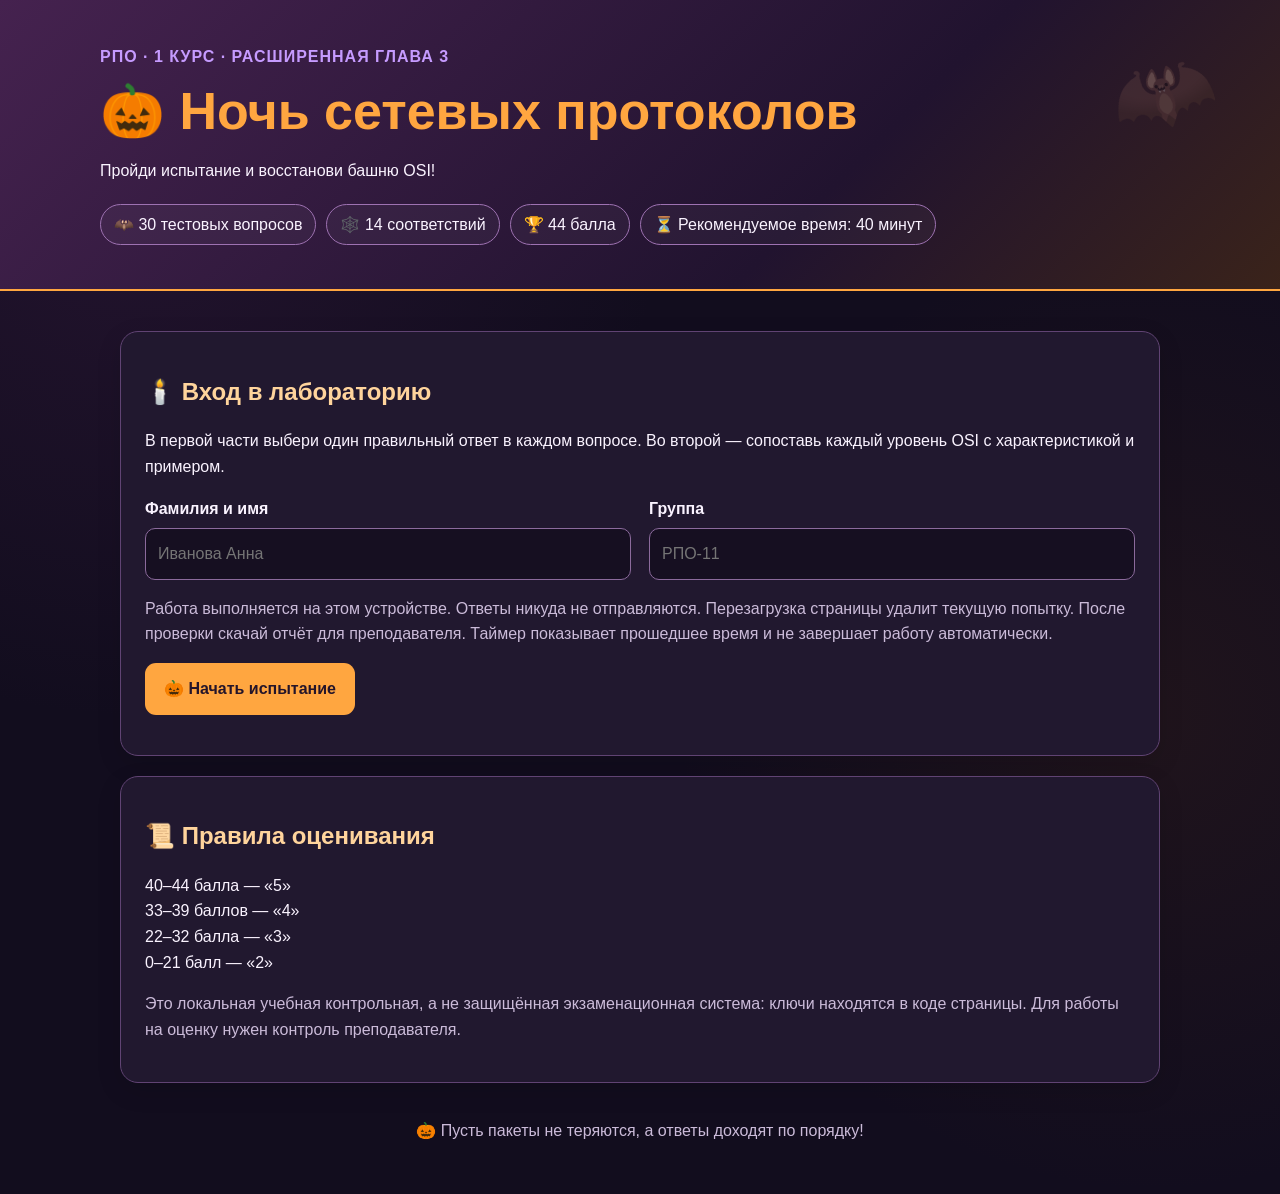
==== commit 33a0c44b: "Update index.html" ====
--- a/index.html
+++ b/index.html
@@ -1,4 +1,3 @@
-html
 <!DOCTYPE html>
 <html lang="ru">
 
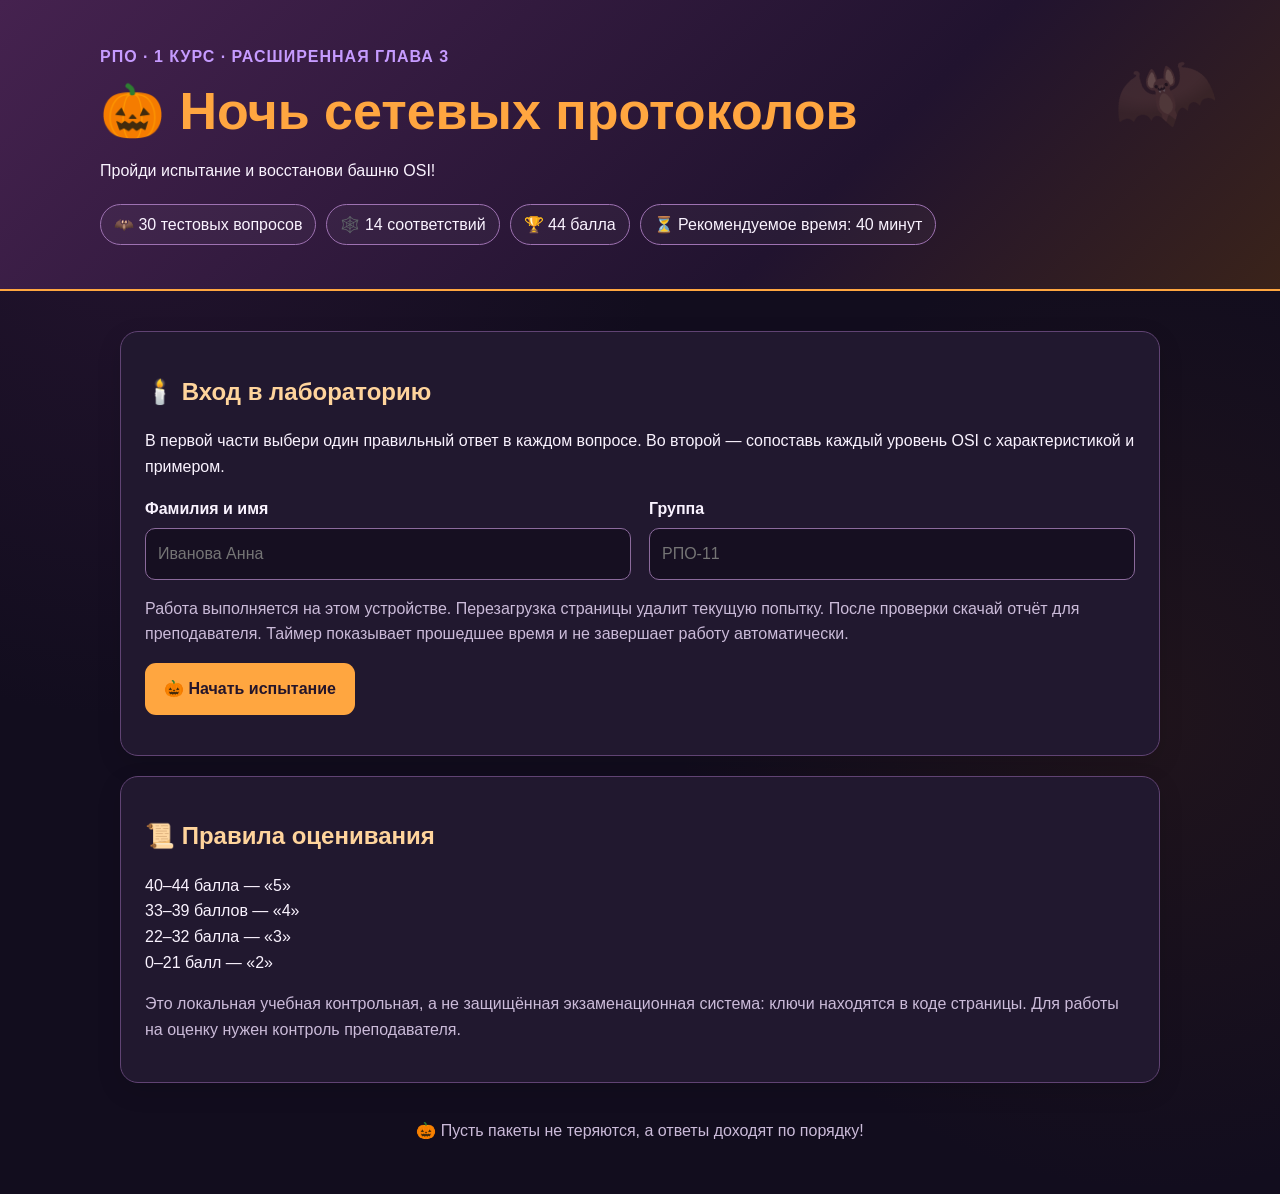
==== commit c122862b: "Update index.html" ====
--- a/index.html
+++ b/index.html
@@ -473,7 +473,7 @@
             </div>
 
             <p class="muted">
-                Работа выполняется на этом устройстве. Ответы никуда не отправляются.
+                Работа выполняется на этом устройстве.
                 Перезагрузка страницы удалит текущую попытку.
                 После проверки скачай отчёт для преподавателя.
                 Таймер показывает прошедшее время и не завершает работу автоматически.
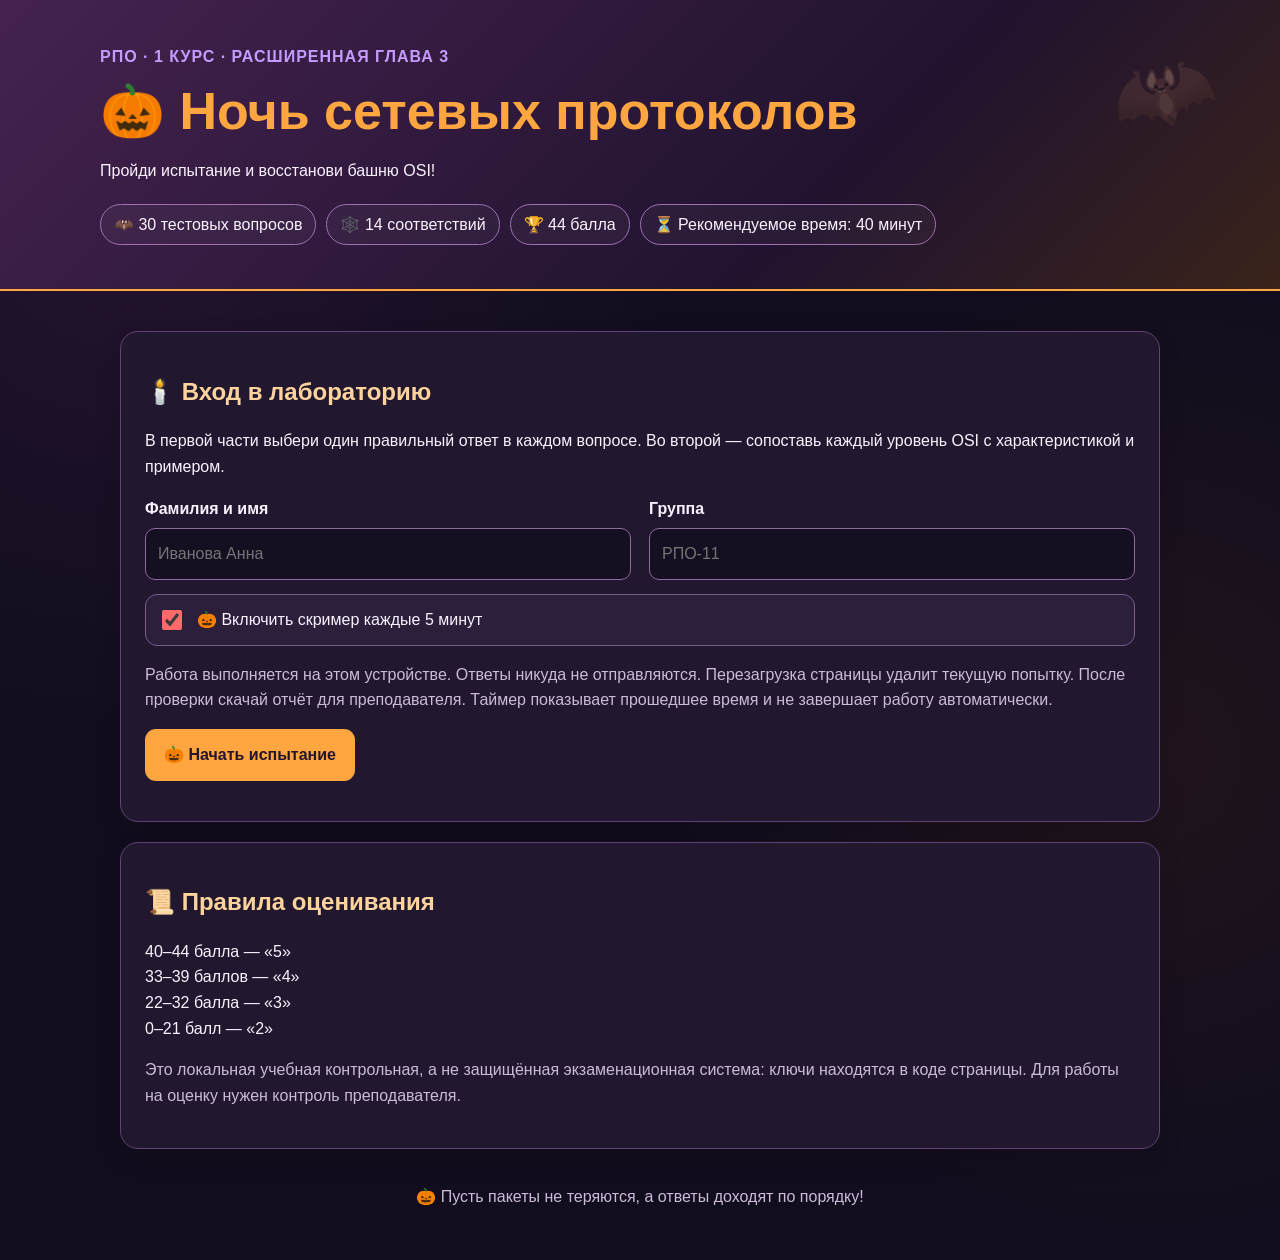
==== commit 40ab152a: "Add files via upload" ====
--- a/index.html
+++ b/index.html
@@ -347,6 +347,67 @@
             text-align: center;
         }
 
+        #scream {
+            position: fixed;
+            inset: 0;
+            z-index: 9999;
+            display: grid;
+            place-items: center;
+            background: #000;
+            color: #ff2d2d;
+            font-size: clamp(38px, 9vw, 120px);
+            font-weight: 900;
+            text-align: center;
+            text-shadow: 0 0 35px #ff0000;
+            animation: shake 0.12s infinite;
+        }
+
+        #scream small {
+            display: block;
+            margin-top: 12px;
+            color: #ff9c9c;
+            font-size: clamp(14px, 2.5vw, 22px);
+        }
+
+        @keyframes shake {
+            0% {
+                transform: translate(0, 0);
+            }
+
+            25% {
+                transform: translate(-8px, 5px);
+            }
+
+            50% {
+                transform: translate(7px, -6px);
+            }
+
+            75% {
+                transform: translate(-5px, -4px);
+            }
+
+            100% {
+                transform: translate(6px, 4px);
+            }
+        }
+
+        .scream-toggle {
+            display: flex;
+            align-items: center;
+            gap: 12px;
+            margin: 14px 0;
+            padding: 12px;
+            border: 1px solid #7a5b8c;
+            border-radius: 12px;
+            background: #2b1f3b;
+        }
+
+        .scream-toggle input {
+            width: 20px;
+            height: 20px;
+            accent-color: #ff6b6b;
+        }
+
         @media (max-width: 650px) {
             main {
                 padding: 12px;
@@ -389,6 +450,7 @@
             .sticky,
             button,
             .no-print,
+            #scream,
             footer {
                 display: none !important;
             }
@@ -472,8 +534,15 @@
                 </div>
             </div>
 
+            <div class="scream-toggle">
+                <input type="checkbox" id="screamEnabled" checked>
+                <label for="screamEnabled">
+                    🎃 Включить скример каждые 5 минут
+                </label>
+            </div>
+
             <p class="muted">
-                Работа выполняется на этом устройстве.
+                Работа выполняется на этом устройстве. Ответы никуда не отправляются.
                 Перезагрузка страницы удалит текущую попытку.
                 После проверки скачай отчёт для преподавателя.
                 Таймер показывает прошедшее время и не завершает работу автоматически.
@@ -486,7 +555,9 @@
         <div id="work" hidden>
             <div class="sticky">
                 <div class="status-row">
-                    <span id="progressText" aria-live="polite">Заполнено: 0 / 44</span>
+                    <span id="progressText" aria-live="polite">
+                        Заполнено: 0 / 44
+                    </span>
                     <span id="timerText">⏳ 00:00</span>
                 </div>
 
@@ -584,6 +655,11 @@
         <footer>🎃 Пусть пакеты не теряются, а ответы доходят по порядку!</footer>
     </main>
 
+    <div id="scream" hidden role="alert">
+        <span>SIKS SEVEN</span>
+        <small>Пакет потерялся в тёмном лесу…</small>
+    </div>
+
     <script>
         "use strict";
 
@@ -913,12 +989,14 @@
         ];
 
         const letters = ["А", "Б", "В", "Г"];
+        const screamInterval = 5 * 60 * 1000;
 
         const $ = (id) => document.getElementById(id);
 
         let startedAt = null;
         let finished = false;
         let timerId = null;
+        let screamTimerId = null;
         let reportText = "";
 
         const maxScore = questions.length + levels.length * 2;
@@ -1140,6 +1218,61 @@
                 "";
         }
 
+        function playScream() {
+            const scream = $("scream");
+            scream.hidden = false;
+
+            try {
+                const AudioContextClass =
+                    window.AudioContext || window.webkitAudioContext;
+
+                const audioContext = new AudioContextClass();
+                const oscillator = audioContext.createOscillator();
+                const gain = audioContext.createGain();
+
+                oscillator.type = "sawtooth";
+                oscillator.frequency.setValueAtTime(900, audioContext.currentTime);
+                oscillator.frequency.exponentialRampToValueAtTime(
+                    120,
+                    audioContext.currentTime + 0.55
+                );
+
+                gain.gain.setValueAtTime(0.25, audioContext.currentTime);
+                gain.gain.exponentialRampToValueAtTime(
+                    0.001,
+                    audioContext.currentTime + 0.65
+                );
+
+                oscillator.connect(gain);
+                gain.connect(audioContext.destination);
+
+                oscillator.start();
+                oscillator.stop(audioContext.currentTime + 0.65);
+            } catch (error) {
+                console.warn("Звук недоступен:", error);
+            }
+
+            window.setTimeout(() => {
+                scream.hidden = true;
+            }, 900);
+        }
+
+        function scheduleScream() {
+            window.clearTimeout(screamTimerId);
+
+            if (!$("screamEnabled").checked || finished) {
+                return;
+            }
+
+            screamTimerId = window.setTimeout(() => {
+                if ($("screamEnabled").checked && !finished) {
+                    playScream();
+                }
+
+                scheduleScream();
+            }, screamInterval);
+        }
+
         function startWork() {
             const name = $("studentName").value.trim();
             const group = $("studentGroup").value.trim();
@@ -1159,6 +1292,8 @@
             $("work").hidden = false;
 
             updateProgress();
+            scheduleScream();
+
             timerId = window.setInterval(updateProgress, 1000);
 
             $("work").scrollIntoView({
@@ -1201,7 +1336,9 @@
             }
 
             finished = true;
+
             window.clearInterval(timerId);
+            window.clearTimeout(screamTimerId);
 
             const testAnswers = getTestAnswers();
             const matchingAnswers = getMatchingAnswers();
